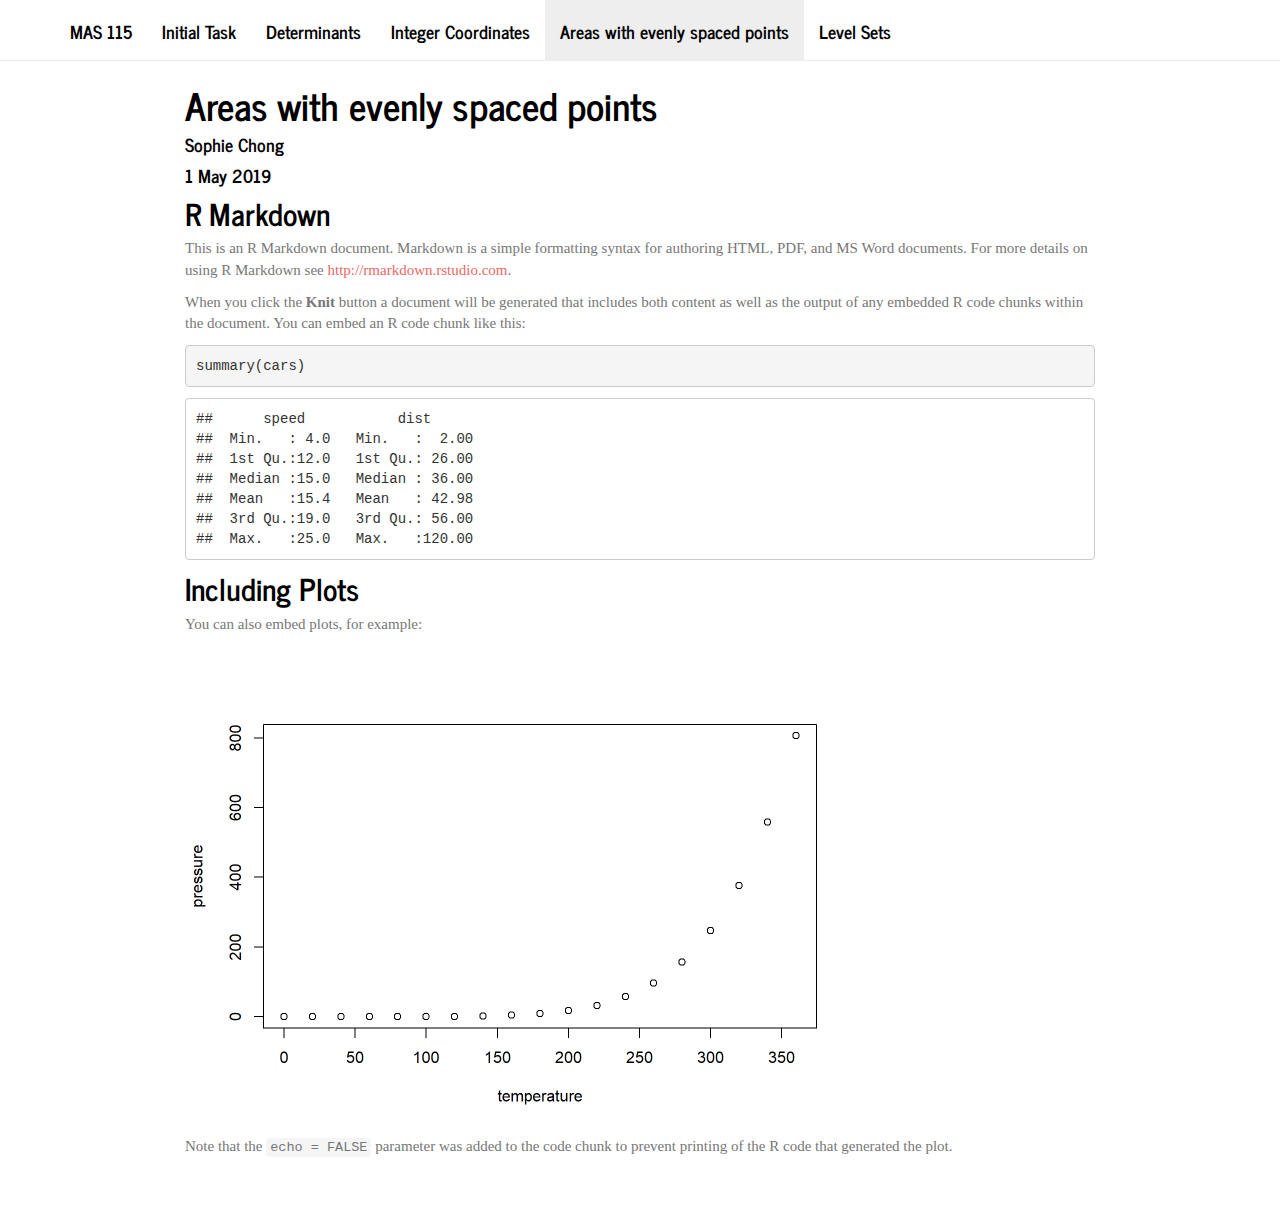
==== areas.html @ 33b81013 "moved from example" ====
<!DOCTYPE html>

<html xmlns="http://www.w3.org/1999/xhtml">

<head>

<meta charset="utf-8" />
<meta http-equiv="Content-Type" content="text/html; charset=utf-8" />
<meta name="generator" content="pandoc" />


<meta name="author" content="Sophie Chong" />


<title>Areas with evenly spaced points</title>

<script src="site_libs/jquery-1.11.3/jquery.min.js"></script>
<meta name="viewport" content="width=device-width, initial-scale=1" />
<link href="site_libs/bootstrap-3.3.5/css/journal.min.css" rel="stylesheet" />
<script src="site_libs/bootstrap-3.3.5/js/bootstrap.min.js"></script>
<script src="site_libs/bootstrap-3.3.5/shim/html5shiv.min.js"></script>
<script src="site_libs/bootstrap-3.3.5/shim/respond.min.js"></script>
<script src="site_libs/navigation-1.1/tabsets.js"></script>
<link href="site_libs/highlightjs-9.12.0/default.css" rel="stylesheet" />
<script src="site_libs/highlightjs-9.12.0/highlight.js"></script>

<style type="text/css">code{white-space: pre;}</style>
<style type="text/css">
  pre:not([class]) {
    background-color: white;
  }
</style>
<script type="text/javascript">
if (window.hljs) {
  hljs.configure({languages: []});
  hljs.initHighlightingOnLoad();
  if (document.readyState && document.readyState === "complete") {
    window.setTimeout(function() { hljs.initHighlighting(); }, 0);
  }
}
</script>



<style type="text/css">
h1 {
  font-size: 34px;
}
h1.title {
  font-size: 38px;
}
h2 {
  font-size: 30px;
}
h3 {
  font-size: 24px;
}
h4 {
  font-size: 18px;
}
h5 {
  font-size: 16px;
}
h6 {
  font-size: 12px;
}
.table th:not([align]) {
  text-align: left;
}
</style>

<link rel="stylesheet" href="style.css" type="text/css" />



<style type = "text/css">
.main-container {
  max-width: 940px;
  margin-left: auto;
  margin-right: auto;
}
code {
  color: inherit;
  background-color: rgba(0, 0, 0, 0.04);
}
img {
  max-width:100%;
  height: auto;
}
.tabbed-pane {
  padding-top: 12px;
}
.html-widget {
  margin-bottom: 20px;
}
button.code-folding-btn:focus {
  outline: none;
}
summary {
  display: list-item;
}
</style>


<style type="text/css">
/* padding for bootstrap navbar */
body {
  padding-top: 61px;
  padding-bottom: 40px;
}
/* offset scroll position for anchor links (for fixed navbar)  */
.section h1 {
  padding-top: 66px;
  margin-top: -66px;
}
.section h2 {
  padding-top: 66px;
  margin-top: -66px;
}
.section h3 {
  padding-top: 66px;
  margin-top: -66px;
}
.section h4 {
  padding-top: 66px;
  margin-top: -66px;
}
.section h5 {
  padding-top: 66px;
  margin-top: -66px;
}
.section h6 {
  padding-top: 66px;
  margin-top: -66px;
}
.dropdown-submenu {
  position: relative;
}
.dropdown-submenu>.dropdown-menu {
  top: 0;
  left: 100%;
  margin-top: -6px;
  margin-left: -1px;
  border-radius: 0 6px 6px 6px;
}
.dropdown-submenu:hover>.dropdown-menu {
  display: block;
}
.dropdown-submenu>a:after {
  display: block;
  content: " ";
  float: right;
  width: 0;
  height: 0;
  border-color: transparent;
  border-style: solid;
  border-width: 5px 0 5px 5px;
  border-left-color: #cccccc;
  margin-top: 5px;
  margin-right: -10px;
}
.dropdown-submenu:hover>a:after {
  border-left-color: #ffffff;
}
.dropdown-submenu.pull-left {
  float: none;
}
.dropdown-submenu.pull-left>.dropdown-menu {
  left: -100%;
  margin-left: 10px;
  border-radius: 6px 0 6px 6px;
}
</style>

<script>
// manage active state of menu based on current page
$(document).ready(function () {
  // active menu anchor
  href = window.location.pathname
  href = href.substr(href.lastIndexOf('/') + 1)
  if (href === "")
    href = "index.html";
  var menuAnchor = $('a[href="' + href + '"]');

  // mark it active
  menuAnchor.parent().addClass('active');

  // if it's got a parent navbar menu mark it active as well
  menuAnchor.closest('li.dropdown').addClass('active');
});
</script>

<!-- tabsets -->

<style type="text/css">
.tabset-dropdown > .nav-tabs {
  display: inline-table;
  max-height: 500px;
  min-height: 44px;
  overflow-y: auto;
  background: white;
  border: 1px solid #ddd;
  border-radius: 4px;
}

.tabset-dropdown > .nav-tabs > li.active:before {
  content: "";
  font-family: 'Glyphicons Halflings';
  display: inline-block;
  padding: 10px;
  border-right: 1px solid #ddd;
}

.tabset-dropdown > .nav-tabs.nav-tabs-open > li.active:before {
  content: "&#xe258;";
  border: none;
}

.tabset-dropdown > .nav-tabs.nav-tabs-open:before {
  content: "";
  font-family: 'Glyphicons Halflings';
  display: inline-block;
  padding: 10px;
  border-right: 1px solid #ddd;
}

.tabset-dropdown > .nav-tabs > li.active {
  display: block;
}

.tabset-dropdown > .nav-tabs > li > a,
.tabset-dropdown > .nav-tabs > li > a:focus,
.tabset-dropdown > .nav-tabs > li > a:hover {
  border: none;
  display: inline-block;
  border-radius: 4px;
}

.tabset-dropdown > .nav-tabs.nav-tabs-open > li {
  display: block;
  float: none;
}

.tabset-dropdown > .nav-tabs > li {
  display: none;
}
</style>

<script>
$(document).ready(function () {
  window.buildTabsets("TOC");
});

$(document).ready(function () {
  $('.tabset-dropdown > .nav-tabs > li').click(function () {
    $(this).parent().toggleClass('nav-tabs-open')
  });
});
</script>

<!-- code folding -->




</head>

<body>


<div class="container-fluid main-container">




<div class="navbar navbar-default  navbar-fixed-top" role="navigation">
  <div class="container">
    <div class="navbar-header">
      <button type="button" class="navbar-toggle collapsed" data-toggle="collapse" data-target="#navbar">
        <span class="icon-bar"></span>
        <span class="icon-bar"></span>
        <span class="icon-bar"></span>
      </button>
      <a class="navbar-brand" href="index.html">MAS 115</a>
    </div>
    <div id="navbar" class="navbar-collapse collapse">
      <ul class="nav navbar-nav">
        <li>
  <a href="index.html">Initial Task</a>
</li>
<li>
  <a href="determinants.html">Determinants</a>
</li>
<li>
  <a href="int_coordinates.html">Integer Coordinates</a>
</li>
<li>
  <a href="areas.html">Areas with evenly spaced points</a>
</li>
<li>
  <a href="level_sets.html">Level Sets</a>
</li>
      </ul>
      <ul class="nav navbar-nav navbar-right">
        
      </ul>
    </div><!--/.nav-collapse -->
  </div><!--/.container -->
</div><!--/.navbar -->

<div class="fluid-row" id="header">



<h1 class="title toc-ignore">Areas with evenly spaced points</h1>
<h4 class="author">Sophie Chong</h4>
<h4 class="date">1 May 2019</h4>

</div>


<div id="r-markdown" class="section level2">
<h2>R Markdown</h2>
<p>This is an R Markdown document. Markdown is a simple formatting syntax for authoring HTML, PDF, and MS Word documents. For more details on using R Markdown see <a href="http://rmarkdown.rstudio.com" class="uri">http://rmarkdown.rstudio.com</a>.</p>
<p>When you click the <strong>Knit</strong> button a document will be generated that includes both content as well as the output of any embedded R code chunks within the document. You can embed an R code chunk like this:</p>
<pre class="r"><code>summary(cars)</code></pre>
<pre><code>##      speed           dist       
##  Min.   : 4.0   Min.   :  2.00  
##  1st Qu.:12.0   1st Qu.: 26.00  
##  Median :15.0   Median : 36.00  
##  Mean   :15.4   Mean   : 42.98  
##  3rd Qu.:19.0   3rd Qu.: 56.00  
##  Max.   :25.0   Max.   :120.00</code></pre>
</div>
<div id="including-plots" class="section level2">
<h2>Including Plots</h2>
<p>You can also embed plots, for example:</p>
<p><img src="areas_files/figure-html/pressure-1.png" width="672" /></p>
<p>Note that the <code>echo = FALSE</code> parameter was added to the code chunk to prevent printing of the R code that generated the plot.</p>
</div>




</div>

<script>

// add bootstrap table styles to pandoc tables
function bootstrapStylePandocTables() {
  $('tr.header').parent('thead').parent('table').addClass('table table-condensed');
}
$(document).ready(function () {
  bootstrapStylePandocTables();
});


</script>

<!-- dynamically load mathjax for compatibility with self-contained -->
<script>
  (function () {
    var script = document.createElement("script");
    script.type = "text/javascript";
    script.src  = "https://mathjax.rstudio.com/latest/MathJax.js?config=TeX-AMS-MML_HTMLorMML";
    document.getElementsByTagName("head")[0].appendChild(script);
  })();
</script>

</body>
</html>
---- site_libs/bootstrap-3.3.5/css/journal.min.css ----
@font-face {
  font-family: 'News Cycle';
  font-style: normal;
  font-weight: 400;
  src: url(fonts/NewsCycle.ttf) format('truetype');
}
@font-face {
  font-family: 'News Cycle';
  font-style: normal;
  font-weight: 700;
  src: url(fonts/NewsCycleBold.ttf) format('truetype');
}

/*!
 * bootswatch v3.3.6
 * Homepage: http://bootswatch.com
 * Copyright 2012-2015 Thomas Park
 * Licensed under MIT
 * Based on Bootstrap
*//*!
 * Bootstrap v3.3.6 (http://getbootstrap.com)
 * Copyright 2011-2015 Twitter, Inc.
 * Licensed under MIT (https://github.com/twbs/bootstrap/blob/master/LICENSE)
 *//*! normalize.css v3.0.3 | MIT License | github.com/necolas/normalize.css */html{font-family:sans-serif;-ms-text-size-adjust:100%;-webkit-text-size-adjust:100%}body{margin:0}article,aside,details,figcaption,figure,footer,header,hgroup,main,menu,nav,section,summary{display:block}audio,canvas,progress,video{display:inline-block;vertical-align:baseline}audio:not([controls]){display:none;height:0}[hidden],template{display:none}a{background-color:transparent}a:active,a:hover{outline:0}abbr[title]{border-bottom:1px dotted}b,strong{font-weight:bold}dfn{font-style:italic}h1{font-size:2em;margin:0.67em 0}mark{background:#ff0;color:#000}small{font-size:80%}sub,sup{font-size:75%;line-height:0;position:relative;vertical-align:baseline}sup{top:-0.5em}sub{bottom:-0.25em}img{border:0}svg:not(:root){overflow:hidden}figure{margin:1em 40px}hr{-webkit-box-sizing:content-box;-moz-box-sizing:content-box;box-sizing:content-box;height:0}pre{overflow:auto}code,kbd,pre,samp{font-family:monospace, monospace;font-size:1em}button,input,optgroup,select,textarea{color:inherit;font:inherit;margin:0}button{overflow:visible}button,select{text-transform:none}button,html input[type="button"],input[type="reset"],input[type="submit"]{-webkit-appearance:button;cursor:pointer}button[disabled],html input[disabled]{cursor:default}button::-moz-focus-inner,input::-moz-focus-inner{border:0;padding:0}input{line-height:normal}input[type="checkbox"],input[type="radio"]{-webkit-box-sizing:border-box;-moz-box-sizing:border-box;box-sizing:border-box;padding:0}input[type="number"]::-webkit-inner-spin-button,input[type="number"]::-webkit-outer-spin-button{height:auto}input[type="search"]{-webkit-appearance:textfield;-webkit-box-sizing:content-box;-moz-box-sizing:content-box;box-sizing:content-box}input[type="search"]::-webkit-search-cancel-button,input[type="search"]::-webkit-search-decoration{-webkit-appearance:none}fieldset{border:1px solid #c0c0c0;margin:0 2px;padding:0.35em 0.625em 0.75em}legend{border:0;padding:0}textarea{overflow:auto}optgroup{font-weight:bold}table{border-collapse:collapse;border-spacing:0}td,th{padding:0}/*! Source: https://github.com/h5bp/html5-boilerplate/blob/master/src/css/main.css */@media print{*,*:before,*:after{background:transparent !important;color:#000 !important;-webkit-box-shadow:none !important;box-shadow:none !important;text-shadow:none !important}a,a:visited{text-decoration:underline}a[href]:after{content:" (" attr(href) ")"}abbr[title]:after{content:" (" attr(title) ")"}a[href^="#"]:after,a[href^="javascript:"]:after{content:""}pre,blockquote{border:1px solid #999;page-break-inside:avoid}thead{display:table-header-group}tr,img{page-break-inside:avoid}img{max-width:100% !important}p,h2,h3{orphans:3;widows:3}h2,h3{page-break-after:avoid}.navbar{display:none}.btn>.caret,.dropup>.btn>.caret{border-top-color:#000 !important}.label{border:1px solid #000}.table{border-collapse:collapse !important}.table td,.table th{background-color:#fff !important}.table-bordered th,.table-bordered td{border:1px solid #ddd !important}}@font-face{font-family:'Glyphicons Halflings';src:url('../fonts/glyphicons-halflings-regular.eot');src:url('../fonts/glyphicons-halflings-regular.eot?#iefix') format('embedded-opentype'),url('../fonts/glyphicons-halflings-regular.woff') format('woff'),url('../fonts/glyphicons-halflings-regular.ttf') format('truetype'),url('../fonts/glyphicons-halflings-regular.svg#glyphicons_halflingsregular') format('svg')}.glyphicon{position:relative;top:1px;display:inline-block;font-family:'Glyphicons Halflings';font-style:normal;font-weight:normal;line-height:1;-webkit-font-smoothing:antialiased;-moz-osx-font-smoothing:grayscale}.glyphicon-asterisk:before{content:"\002a"}.glyphicon-plus:before{content:"\002b"}.glyphicon-euro:before,.glyphicon-eur:before{content:"\20ac"}.glyphicon-minus:before{content:"\2212"}.glyphicon-cloud:before{content:"\2601"}.glyphicon-envelope:before{content:"\2709"}.glyphicon-pencil:before{content:"\270f"}.glyphicon-glass:before{content:"\e001"}.glyphicon-music:before{content:"\e002"}.glyphicon-search:before{content:"\e003"}.glyphicon-heart:before{content:"\e005"}.glyphicon-star:before{content:"\e006"}.glyphicon-star-empty:before{content:"\e007"}.glyphicon-user:before{content:"\e008"}.glyphicon-film:before{content:"\e009"}.glyphicon-th-large:before{content:"\e010"}.glyphicon-th:before{content:"\e011"}.glyphicon-th-list:before{content:"\e012"}.glyphicon-ok:before{content:"\e013"}.glyphicon-remove:before{content:"\e014"}.glyphicon-zoom-in:before{content:"\e015"}.glyphicon-zoom-out:before{content:"\e016"}.glyphicon-off:before{content:"\e017"}.glyphicon-signal:before{content:"\e018"}.glyphicon-cog:before{content:"\e019"}.glyphicon-trash:before{content:"\e020"}.glyphicon-home:before{content:"\e021"}.glyphicon-file:before{content:"\e022"}.glyphicon-time:before{content:"\e023"}.glyphicon-road:before{content:"\e024"}.glyphicon-download-alt:before{content:"\e025"}.glyphicon-download:before{content:"\e026"}.glyphicon-upload:before{content:"\e027"}.glyphicon-inbox:before{content:"\e028"}.glyphicon-play-circle:before{content:"\e029"}.glyphicon-repeat:before{content:"\e030"}.glyphicon-refresh:before{content:"\e031"}.glyphicon-list-alt:before{content:"\e032"}.glyphicon-lock:before{content:"\e033"}.glyphicon-flag:before{content:"\e034"}.glyphicon-headphones:before{content:"\e035"}.glyphicon-volume-off:before{content:"\e036"}.glyphicon-volume-down:before{content:"\e037"}.glyphicon-volume-up:before{content:"\e038"}.glyphicon-qrcode:before{content:"\e039"}.glyphicon-barcode:before{content:"\e040"}.glyphicon-tag:before{content:"\e041"}.glyphicon-tags:before{content:"\e042"}.glyphicon-book:before{content:"\e043"}.glyphicon-bookmark:before{content:"\e044"}.glyphicon-print:before{content:"\e045"}.glyphicon-camera:before{content:"\e046"}.glyphicon-font:before{content:"\e047"}.glyphicon-bold:before{content:"\e048"}.glyphicon-italic:before{content:"\e049"}.glyphicon-text-height:before{content:"\e050"}.glyphicon-text-width:before{content:"\e051"}.glyphicon-align-left:before{content:"\e052"}.glyphicon-align-center:before{content:"\e053"}.glyphicon-align-right:before{content:"\e054"}.glyphicon-align-justify:before{content:"\e055"}.glyphicon-list:before{content:"\e056"}.glyphicon-indent-left:before{content:"\e057"}.glyphicon-indent-right:before{content:"\e058"}.glyphicon-facetime-video:before{content:"\e059"}.glyphicon-picture:before{content:"\e060"}.glyphicon-map-marker:before{content:"\e062"}.glyphicon-adjust:before{content:"\e063"}.glyphicon-tint:before{content:"\e064"}.glyphicon-edit:before{content:"\e065"}.glyphicon-share:before{content:"\e066"}.glyphicon-check:before{content:"\e067"}.glyphicon-move:before{content:"\e068"}.glyphicon-step-backward:before{content:"\e069"}.glyphicon-fast-backward:before{content:"\e070"}.glyphicon-backward:before{content:"\e071"}.glyphicon-play:before{content:"\e072"}.glyphicon-pause:before{content:"\e073"}.glyphicon-stop:before{content:"\e074"}.glyphicon-forward:before{content:"\e075"}.glyphicon-fast-forward:before{content:"\e076"}.glyphicon-step-forward:before{content:"\e077"}.glyphicon-eject:before{content:"\e078"}.glyphicon-chevron-left:before{content:"\e079"}.glyphicon-chevron-right:before{content:"\e080"}.glyphicon-plus-sign:before{content:"\e081"}.glyphicon-minus-sign:before{content:"\e082"}.glyphicon-remove-sign:before{content:"\e083"}.glyphicon-ok-sign:before{content:"\e084"}.glyphicon-question-sign:before{content:"\e085"}.glyphicon-info-sign:before{content:"\e086"}.glyphicon-screenshot:before{content:"\e087"}.glyphicon-remove-circle:before{content:"\e088"}.glyphicon-ok-circle:before{content:"\e089"}.glyphicon-ban-circle:before{content:"\e090"}.glyphicon-arrow-left:before{content:"\e091"}.glyphicon-arrow-right:before{content:"\e092"}.glyphicon-arrow-up:before{content:"\e093"}.glyphicon-arrow-down:before{content:"\e094"}.glyphicon-share-alt:before{content:"\e095"}.glyphicon-resize-full:before{content:"\e096"}.glyphicon-resize-small:before{content:"\e097"}.glyphicon-exclamation-sign:before{content:"\e101"}.glyphicon-gift:before{content:"\e102"}.glyphicon-leaf:before{content:"\e103"}.glyphicon-fire:before{content:"\e104"}.glyphicon-eye-open:before{content:"\e105"}.glyphicon-eye-close:before{content:"\e106"}.glyphicon-warning-sign:before{content:"\e107"}.glyphicon-plane:before{content:"\e108"}.glyphicon-calendar:before{content:"\e109"}.glyphicon-random:before{content:"\e110"}.glyphicon-comment:before{content:"\e111"}.glyphicon-magnet:before{content:"\e112"}.glyphicon-chevron-up:before{content:"\e113"}.glyphicon-chevron-down:before{content:"\e114"}.glyphicon-retweet:before{content:"\e115"}.glyphicon-shopping-cart:before{content:"\e116"}.glyphicon-folder-close:before{content:"\e117"}.glyphicon-folder-open:before{content:"\e118"}.glyphicon-resize-vertical:before{content:"\e119"}.glyphicon-resize-horizontal:before{content:"\e120"}.glyphicon-hdd:before{content:"\e121"}.glyphicon-bullhorn:before{content:"\e122"}.glyphicon-bell:before{content:"\e123"}.glyphicon-certificate:before{content:"\e124"}.glyphicon-thumbs-up:before{content:"\e125"}.glyphicon-thumbs-down:before{content:"\e126"}.glyphicon-hand-right:before{content:"\e127"}.glyphicon-hand-left:before{content:"\e128"}.glyphicon-hand-up:before{content:"\e129"}.glyphicon-hand-down:before{content:"\e130"}.glyphicon-circle-arrow-right:before{content:"\e131"}.glyphicon-circle-arrow-left:before{content:"\e132"}.glyphicon-circle-arrow-up:before{content:"\e133"}.glyphicon-circle-arrow-down:before{content:"\e134"}.glyphicon-globe:before{content:"\e135"}.glyphicon-wrench:before{content:"\e136"}.glyphicon-tasks:before{content:"\e137"}.glyphicon-filter:before{content:"\e138"}.glyphicon-briefcase:before{content:"\e139"}.glyphicon-fullscreen:before{content:"\e140"}.glyphicon-dashboard:before{content:"\e141"}.glyphicon-paperclip:before{content:"\e142"}.glyphicon-heart-empty:before{content:"\e143"}.glyphicon-link:before{content:"\e144"}.glyphicon-phone:before{content:"\e145"}.glyphicon-pushpin:before{content:"\e146"}.glyphicon-usd:before{content:"\e148"}.glyphicon-gbp:before{content:"\e149"}.glyphicon-sort:before{content:"\e150"}.glyphicon-sort-by-alphabet:before{content:"\e151"}.glyphicon-sort-by-alphabet-alt:before{content:"\e152"}.glyphicon-sort-by-order:before{content:"\e153"}.glyphicon-sort-by-order-alt:before{content:"\e154"}.glyphicon-sort-by-attributes:before{content:"\e155"}.glyphicon-sort-by-attributes-alt:before{content:"\e156"}.glyphicon-unchecked:before{content:"\e157"}.glyphicon-expand:before{content:"\e158"}.glyphicon-collapse-down:before{content:"\e159"}.glyphicon-collapse-up:before{content:"\e160"}.glyphicon-log-in:before{content:"\e161"}.glyphicon-flash:before{content:"\e162"}.glyphicon-log-out:before{content:"\e163"}.glyphicon-new-window:before{content:"\e164"}.glyphicon-record:before{content:"\e165"}.glyphicon-save:before{content:"\e166"}.glyphicon-open:before{content:"\e167"}.glyphicon-saved:before{content:"\e168"}.glyphicon-import:before{content:"\e169"}.glyphicon-export:before{content:"\e170"}.glyphicon-send:before{content:"\e171"}.glyphicon-floppy-disk:before{content:"\e172"}.glyphicon-floppy-saved:before{content:"\e173"}.glyphicon-floppy-remove:before{content:"\e174"}.glyphicon-floppy-save:before{content:"\e175"}.glyphicon-floppy-open:before{content:"\e176"}.glyphicon-credit-card:before{content:"\e177"}.glyphicon-transfer:before{content:"\e178"}.glyphicon-cutlery:before{content:"\e179"}.glyphicon-header:before{content:"\e180"}.glyphicon-compressed:before{content:"\e181"}.glyphicon-earphone:before{content:"\e182"}.glyphicon-phone-alt:before{content:"\e183"}.glyphicon-tower:before{content:"\e184"}.glyphicon-stats:before{content:"\e185"}.glyphicon-sd-video:before{content:"\e186"}.glyphicon-hd-video:before{content:"\e187"}.glyphicon-subtitles:before{content:"\e188"}.glyphicon-sound-stereo:before{content:"\e189"}.glyphicon-sound-dolby:before{content:"\e190"}.glyphicon-sound-5-1:before{content:"\e191"}.glyphicon-sound-6-1:before{content:"\e192"}.glyphicon-sound-7-1:before{content:"\e193"}.glyphicon-copyright-mark:before{content:"\e194"}.glyphicon-registration-mark:before{content:"\e195"}.glyphicon-cloud-download:before{content:"\e197"}.glyphicon-cloud-upload:before{content:"\e198"}.glyphicon-tree-conifer:before{content:"\e199"}.glyphicon-tree-deciduous:before{content:"\e200"}.glyphicon-cd:before{content:"\e201"}.glyphicon-save-file:before{content:"\e202"}.glyphicon-open-file:before{content:"\e203"}.glyphicon-level-up:before{content:"\e204"}.glyphicon-copy:before{content:"\e205"}.glyphicon-paste:before{content:"\e206"}.glyphicon-alert:before{content:"\e209"}.glyphicon-equalizer:before{content:"\e210"}.glyphicon-king:before{content:"\e211"}.glyphicon-queen:before{content:"\e212"}.glyphicon-pawn:before{content:"\e213"}.glyphicon-bishop:before{content:"\e214"}.glyphicon-knight:before{content:"\e215"}.glyphicon-baby-formula:before{content:"\e216"}.glyphicon-tent:before{content:"\26fa"}.glyphicon-blackboard:before{content:"\e218"}.glyphicon-bed:before{content:"\e219"}.glyphicon-apple:before{content:"\f8ff"}.glyphicon-erase:before{content:"\e221"}.glyphicon-hourglass:before{content:"\231b"}.glyphicon-lamp:before{content:"\e223"}.glyphicon-duplicate:before{content:"\e224"}.glyphicon-piggy-bank:before{content:"\e225"}.glyphicon-scissors:before{content:"\e226"}.glyphicon-bitcoin:before{content:"\e227"}.glyphicon-btc:before{content:"\e227"}.glyphicon-xbt:before{content:"\e227"}.glyphicon-yen:before{content:"\00a5"}.glyphicon-jpy:before{content:"\00a5"}.glyphicon-ruble:before{content:"\20bd"}.glyphicon-rub:before{content:"\20bd"}.glyphicon-scale:before{content:"\e230"}.glyphicon-ice-lolly:before{content:"\e231"}.glyphicon-ice-lolly-tasted:before{content:"\e232"}.glyphicon-education:before{content:"\e233"}.glyphicon-option-horizontal:before{content:"\e234"}.glyphicon-option-vertical:before{content:"\e235"}.glyphicon-menu-hamburger:before{content:"\e236"}.glyphicon-modal-window:before{content:"\e237"}.glyphicon-oil:before{content:"\e238"}.glyphicon-grain:before{content:"\e239"}.glyphicon-sunglasses:before{content:"\e240"}.glyphicon-text-size:before{content:"\e241"}.glyphicon-text-color:before{content:"\e242"}.glyphicon-text-background:before{content:"\e243"}.glyphicon-object-align-top:before{content:"\e244"}.glyphicon-object-align-bottom:before{content:"\e245"}.glyphicon-object-align-horizontal:before{content:"\e246"}.glyphicon-object-align-left:before{content:"\e247"}.glyphicon-object-align-vertical:before{content:"\e248"}.glyphicon-object-align-right:before{content:"\e249"}.glyphicon-triangle-right:before{content:"\e250"}.glyphicon-triangle-left:before{content:"\e251"}.glyphicon-triangle-bottom:before{content:"\e252"}.glyphicon-triangle-top:before{content:"\e253"}.glyphicon-console:before{content:"\e254"}.glyphicon-superscript:before{content:"\e255"}.glyphicon-subscript:before{content:"\e256"}.glyphicon-menu-left:before{content:"\e257"}.glyphicon-menu-right:before{content:"\e258"}.glyphicon-menu-down:before{content:"\e259"}.glyphicon-menu-up:before{content:"\e260"}*{-webkit-box-sizing:border-box;-moz-box-sizing:border-box;box-sizing:border-box}*:before,*:after{-webkit-box-sizing:border-box;-moz-box-sizing:border-box;box-sizing:border-box}html{font-size:10px;-webkit-tap-highlight-color:rgba(0,0,0,0)}body{font-family:Georgia,"Times New Roman",Times,serif;font-size:15px;line-height:1.42857143;color:#777777;background-color:#ffffff}input,button,select,textarea{font-family:inherit;font-size:inherit;line-height:inherit}a{color:#eb6864;text-decoration:none}a:hover,a:focus{color:#e22620;text-decoration:underline}a:focus{outline:thin dotted;outline:5px auto -webkit-focus-ring-color;outline-offset:-2px}figure{margin:0}img{vertical-align:middle}.img-responsive,.thumbnail>img,.thumbnail a>img,.carousel-inner>.item>img,.carousel-inner>.item>a>img{display:block;max-width:100%;height:auto}.img-rounded{border-radius:6px}.img-thumbnail{padding:4px;line-height:1.42857143;background-color:#ffffff;border:1px solid #dddddd;border-radius:4px;-webkit-transition:all .2s ease-in-out;-o-transition:all .2s ease-in-out;transition:all .2s ease-in-out;display:inline-block;max-width:100%;height:auto}.img-circle{border-radius:50%}hr{margin-top:21px;margin-bottom:21px;border:0;border-top:1px solid #eeeeee}.sr-only{position:absolute;width:1px;height:1px;margin:-1px;padding:0;overflow:hidden;clip:rect(0, 0, 0, 0);border:0}.sr-only-focusable:active,.sr-only-focusable:focus{position:static;width:auto;height:auto;margin:0;overflow:visible;clip:auto}[role="button"]{cursor:pointer}h1,h2,h3,h4,h5,h6,.h1,.h2,.h3,.h4,.h5,.h6{font-family:"News Cycle","Arial Narrow Bold",sans-serif;font-weight:700;line-height:1.1;color:#000000}h1 small,h2 small,h3 small,h4 small,h5 small,h6 small,.h1 small,.h2 small,.h3 small,.h4 small,.h5 small,.h6 small,h1 .small,h2 .small,h3 .small,h4 .small,h5 .small,h6 .small,.h1 .small,.h2 .small,.h3 .small,.h4 .small,.h5 .small,.h6 .small{font-weight:normal;line-height:1;color:#999999}h1,.h1,h2,.h2,h3,.h3{margin-top:21px;margin-bottom:10.5px}h1 small,.h1 small,h2 small,.h2 small,h3 small,.h3 small,h1 .small,.h1 .small,h2 .small,.h2 .small,h3 .small,.h3 .small{font-size:65%}h4,.h4,h5,.h5,h6,.h6{margin-top:10.5px;margin-bottom:10.5px}h4 small,.h4 small,h5 small,.h5 small,h6 small,.h6 small,h4 .small,.h4 .small,h5 .small,.h5 .small,h6 .small,.h6 .small{font-size:75%}h1,.h1{font-size:39px}h2,.h2{font-size:32px}h3,.h3{font-size:26px}h4,.h4{font-size:19px}h5,.h5{font-size:15px}h6,.h6{font-size:13px}p{margin:0 0 10.5px}.lead{margin-bottom:21px;font-size:17px;font-weight:300;line-height:1.4}@media (min-width:768px){.lead{font-size:22.5px}}small,.small{font-size:86%}mark,.mark{background-color:#fcf8e3;padding:.2em}.text-left{text-align:left}.text-right{text-align:right}.text-center{text-align:center}.text-justify{text-align:justify}.text-nowrap{white-space:nowrap}.text-lowercase{text-transform:lowercase}.text-uppercase{text-transform:uppercase}.text-capitalize{text-transform:capitalize}.text-muted{color:#999999}.text-primary{color:#eb6864}a.text-primary:hover,a.text-primary:focus{color:#e53c37}.text-success{color:#468847}a.text-success:hover,a.text-success:focus{color:#356635}.text-info{color:#3a87ad}a.text-info:hover,a.text-info:focus{color:#2d6987}.text-warning{color:#c09853}a.text-warning:hover,a.text-warning:focus{color:#a47e3c}.text-danger{color:#b94a48}a.text-danger:hover,a.text-danger:focus{color:#953b39}.bg-primary{color:#fff;background-color:#eb6864}a.bg-primary:hover,a.bg-primary:focus{background-color:#e53c37}.bg-success{background-color:#dff0d8}a.bg-success:hover,a.bg-success:focus{background-color:#c1e2b3}.bg-info{background-color:#d9edf7}a.bg-info:hover,a.bg-info:focus{background-color:#afd9ee}.bg-warning{background-color:#fcf8e3}a.bg-warning:hover,a.bg-warning:focus{background-color:#f7ecb5}.bg-danger{background-color:#f2dede}a.bg-danger:hover,a.bg-danger:focus{background-color:#e4b9b9}.page-header{padding-bottom:9.5px;margin:42px 0 21px;border-bottom:1px solid #eeeeee}ul,ol{margin-top:0;margin-bottom:10.5px}ul ul,ol ul,ul ol,ol ol{margin-bottom:0}.list-unstyled{padding-left:0;list-style:none}.list-inline{padding-left:0;list-style:none;margin-left:-5px}.list-inline>li{display:inline-block;padding-left:5px;padding-right:5px}dl{margin-top:0;margin-bottom:21px}dt,dd{line-height:1.42857143}dt{font-weight:bold}dd{margin-left:0}@media (min-width:768px){.dl-horizontal dt{float:left;width:160px;clear:left;text-align:right;overflow:hidden;text-overflow:ellipsis;white-space:nowrap}.dl-horizontal dd{margin-left:180px}}abbr[title],abbr[data-original-title]{cursor:help;border-bottom:1px dotted #999999}.initialism{font-size:90%;text-transform:uppercase}blockquote{padding:10.5px 21px;margin:0 0 21px;font-size:18.75px;border-left:5px solid #eeeeee}blockquote p:last-child,blockquote ul:last-child,blockquote ol:last-child{margin-bottom:0}blockquote footer,blockquote small,blockquote .small{display:block;font-size:80%;line-height:1.42857143;color:#999999}blockquote footer:before,blockquote small:before,blockquote .small:before{content:'\2014 \00A0'}.blockquote-reverse,blockquote.pull-right{padding-right:15px;padding-left:0;border-right:5px solid #eeeeee;border-left:0;text-align:right}.blockquote-reverse footer:before,blockquote.pull-right footer:before,.blockquote-reverse small:before,blockquote.pull-right small:before,.blockquote-reverse .small:before,blockquote.pull-right .small:before{content:''}.blockquote-reverse footer:after,blockquote.pull-right footer:after,.blockquote-reverse small:after,blockquote.pull-right small:after,.blockquote-reverse .small:after,blockquote.pull-right .small:after{content:'\00A0 \2014'}address{margin-bottom:21px;font-style:normal;line-height:1.42857143}code,kbd,pre,samp{font-family:monospace}code{padding:2px 4px;font-size:90%;color:#c7254e;background-color:#f9f2f4;border-radius:4px}kbd{padding:2px 4px;font-size:90%;color:#ffffff;background-color:#333333;border-radius:3px;-webkit-box-shadow:inset 0 -1px 0 rgba(0,0,0,0.25);box-shadow:inset 0 -1px 0 rgba(0,0,0,0.25)}kbd kbd{padding:0;font-size:100%;font-weight:bold;-webkit-box-shadow:none;box-shadow:none}pre{display:block;padding:10px;margin:0 0 10.5px;font-size:14px;line-height:1.42857143;word-break:break-all;word-wrap:break-word;color:#333333;background-color:#f5f5f5;border:1px solid #cccccc;border-radius:4px}pre code{padding:0;font-size:inherit;color:inherit;white-space:pre-wrap;background-color:transparent;border-radius:0}.pre-scrollable{max-height:340px;overflow-y:scroll}.container{margin-right:auto;margin-left:auto;padding-left:15px;padding-right:15px}@media (min-width:768px){.container{width:750px}}@media (min-width:992px){.container{width:970px}}@media (min-width:1200px){.container{width:1170px}}.container-fluid{margin-right:auto;margin-left:auto;padding-left:15px;padding-right:15px}.row{margin-left:-15px;margin-right:-15px}.col-xs-1,.col-sm-1,.col-md-1,.col-lg-1,.col-xs-2,.col-sm-2,.col-md-2,.col-lg-2,.col-xs-3,.col-sm-3,.col-md-3,.col-lg-3,.col-xs-4,.col-sm-4,.col-md-4,.col-lg-4,.col-xs-5,.col-sm-5,.col-md-5,.col-lg-5,.col-xs-6,.col-sm-6,.col-md-6,.col-lg-6,.col-xs-7,.col-sm-7,.col-md-7,.col-lg-7,.col-xs-8,.col-sm-8,.col-md-8,.col-lg-8,.col-xs-9,.col-sm-9,.col-md-9,.col-lg-9,.col-xs-10,.col-sm-10,.col-md-10,.col-lg-10,.col-xs-11,.col-sm-11,.col-md-11,.col-lg-11,.col-xs-12,.col-sm-12,.col-md-12,.col-lg-12{position:relative;min-height:1px;padding-left:15px;padding-right:15px}.col-xs-1,.col-xs-2,.col-xs-3,.col-xs-4,.col-xs-5,.col-xs-6,.col-xs-7,.col-xs-8,.col-xs-9,.col-xs-10,.col-xs-11,.col-xs-12{float:left}.col-xs-12{width:100%}.col-xs-11{width:91.66666667%}.col-xs-10{width:83.33333333%}.col-xs-9{width:75%}.col-xs-8{width:66.66666667%}.col-xs-7{width:58.33333333%}.col-xs-6{width:50%}.col-xs-5{width:41.66666667%}.col-xs-4{width:33.33333333%}.col-xs-3{width:25%}.col-xs-2{width:16.66666667%}.col-xs-1{width:8.33333333%}.col-xs-pull-12{right:100%}.col-xs-pull-11{right:91.66666667%}.col-xs-pull-10{right:83.33333333%}.col-xs-pull-9{right:75%}.col-xs-pull-8{right:66.66666667%}.col-xs-pull-7{right:58.33333333%}.col-xs-pull-6{right:50%}.col-xs-pull-5{right:41.66666667%}.col-xs-pull-4{right:33.33333333%}.col-xs-pull-3{right:25%}.col-xs-pull-2{right:16.66666667%}.col-xs-pull-1{right:8.33333333%}.col-xs-pull-0{right:auto}.col-xs-push-12{left:100%}.col-xs-push-11{left:91.66666667%}.col-xs-push-10{left:83.33333333%}.col-xs-push-9{left:75%}.col-xs-push-8{left:66.66666667%}.col-xs-push-7{left:58.33333333%}.col-xs-push-6{left:50%}.col-xs-push-5{left:41.66666667%}.col-xs-push-4{left:33.33333333%}.col-xs-push-3{left:25%}.col-xs-push-2{left:16.66666667%}.col-xs-push-1{left:8.33333333%}.col-xs-push-0{left:auto}.col-xs-offset-12{margin-left:100%}.col-xs-offset-11{margin-left:91.66666667%}.col-xs-offset-10{margin-left:83.33333333%}.col-xs-offset-9{margin-left:75%}.col-xs-offset-8{margin-left:66.66666667%}.col-xs-offset-7{margin-left:58.33333333%}.col-xs-offset-6{margin-left:50%}.col-xs-offset-5{margin-left:41.66666667%}.col-xs-offset-4{margin-left:33.33333333%}.col-xs-offset-3{margin-left:25%}.col-xs-offset-2{margin-left:16.66666667%}.col-xs-offset-1{margin-left:8.33333333%}.col-xs-offset-0{margin-left:0%}@media (min-width:768px){.col-sm-1,.col-sm-2,.col-sm-3,.col-sm-4,.col-sm-5,.col-sm-6,.col-sm-7,.col-sm-8,.col-sm-9,.col-sm-10,.col-sm-11,.col-sm-12{float:left}.col-sm-12{width:100%}.col-sm-11{width:91.66666667%}.col-sm-10{width:83.33333333%}.col-sm-9{width:75%}.col-sm-8{width:66.66666667%}.col-sm-7{width:58.33333333%}.col-sm-6{width:50%}.col-sm-5{width:41.66666667%}.col-sm-4{width:33.33333333%}.col-sm-3{width:25%}.col-sm-2{width:16.66666667%}.col-sm-1{width:8.33333333%}.col-sm-pull-12{right:100%}.col-sm-pull-11{right:91.66666667%}.col-sm-pull-10{right:83.33333333%}.col-sm-pull-9{right:75%}.col-sm-pull-8{right:66.66666667%}.col-sm-pull-7{right:58.33333333%}.col-sm-pull-6{right:50%}.col-sm-pull-5{right:41.66666667%}.col-sm-pull-4{right:33.33333333%}.col-sm-pull-3{right:25%}.col-sm-pull-2{right:16.66666667%}.col-sm-pull-1{right:8.33333333%}.col-sm-pull-0{right:auto}.col-sm-push-12{left:100%}.col-sm-push-11{left:91.66666667%}.col-sm-push-10{left:83.33333333%}.col-sm-push-9{left:75%}.col-sm-push-8{left:66.66666667%}.col-sm-push-7{left:58.33333333%}.col-sm-push-6{left:50%}.col-sm-push-5{left:41.66666667%}.col-sm-push-4{left:33.33333333%}.col-sm-push-3{left:25%}.col-sm-push-2{left:16.66666667%}.col-sm-push-1{left:8.33333333%}.col-sm-push-0{left:auto}.col-sm-offset-12{margin-left:100%}.col-sm-offset-11{margin-left:91.66666667%}.col-sm-offset-10{margin-left:83.33333333%}.col-sm-offset-9{margin-left:75%}.col-sm-offset-8{margin-left:66.66666667%}.col-sm-offset-7{margin-left:58.33333333%}.col-sm-offset-6{margin-left:50%}.col-sm-offset-5{margin-left:41.66666667%}.col-sm-offset-4{margin-left:33.33333333%}.col-sm-offset-3{margin-left:25%}.col-sm-offset-2{margin-left:16.66666667%}.col-sm-offset-1{margin-left:8.33333333%}.col-sm-offset-0{margin-left:0%}}@media (min-width:992px){.col-md-1,.col-md-2,.col-md-3,.col-md-4,.col-md-5,.col-md-6,.col-md-7,.col-md-8,.col-md-9,.col-md-10,.col-md-11,.col-md-12{float:left}.col-md-12{width:100%}.col-md-11{width:91.66666667%}.col-md-10{width:83.33333333%}.col-md-9{width:75%}.col-md-8{width:66.66666667%}.col-md-7{width:58.33333333%}.col-md-6{width:50%}.col-md-5{width:41.66666667%}.col-md-4{width:33.33333333%}.col-md-3{width:25%}.col-md-2{width:16.66666667%}.col-md-1{width:8.33333333%}.col-md-pull-12{right:100%}.col-md-pull-11{right:91.66666667%}.col-md-pull-10{right:83.33333333%}.col-md-pull-9{right:75%}.col-md-pull-8{right:66.66666667%}.col-md-pull-7{right:58.33333333%}.col-md-pull-6{right:50%}.col-md-pull-5{right:41.66666667%}.col-md-pull-4{right:33.33333333%}.col-md-pull-3{right:25%}.col-md-pull-2{right:16.66666667%}.col-md-pull-1{right:8.33333333%}.col-md-pull-0{right:auto}.col-md-push-12{left:100%}.col-md-push-11{left:91.66666667%}.col-md-push-10{left:83.33333333%}.col-md-push-9{left:75%}.col-md-push-8{left:66.66666667%}.col-md-push-7{left:58.33333333%}.col-md-push-6{left:50%}.col-md-push-5{left:41.66666667%}.col-md-push-4{left:33.33333333%}.col-md-push-3{left:25%}.col-md-push-2{left:16.66666667%}.col-md-push-1{left:8.33333333%}.col-md-push-0{left:auto}.col-md-offset-12{margin-left:100%}.col-md-offset-11{margin-left:91.66666667%}.col-md-offset-10{margin-left:83.33333333%}.col-md-offset-9{margin-left:75%}.col-md-offset-8{margin-left:66.66666667%}.col-md-offset-7{margin-left:58.33333333%}.col-md-offset-6{margin-left:50%}.col-md-offset-5{margin-left:41.66666667%}.col-md-offset-4{margin-left:33.33333333%}.col-md-offset-3{margin-left:25%}.col-md-offset-2{margin-left:16.66666667%}.col-md-offset-1{margin-left:8.33333333%}.col-md-offset-0{margin-left:0%}}@media (min-width:1200px){.col-lg-1,.col-lg-2,.col-lg-3,.col-lg-4,.col-lg-5,.col-lg-6,.col-lg-7,.col-lg-8,.col-lg-9,.col-lg-10,.col-lg-11,.col-lg-12{float:left}.col-lg-12{width:100%}.col-lg-11{width:91.66666667%}.col-lg-10{width:83.33333333%}.col-lg-9{width:75%}.col-lg-8{width:66.66666667%}.col-lg-7{width:58.33333333%}.col-lg-6{width:50%}.col-lg-5{width:41.66666667%}.col-lg-4{width:33.33333333%}.col-lg-3{width:25%}.col-lg-2{width:16.66666667%}.col-lg-1{width:8.33333333%}.col-lg-pull-12{right:100%}.col-lg-pull-11{right:91.66666667%}.col-lg-pull-10{right:83.33333333%}.col-lg-pull-9{right:75%}.col-lg-pull-8{right:66.66666667%}.col-lg-pull-7{right:58.33333333%}.col-lg-pull-6{right:50%}.col-lg-pull-5{right:41.66666667%}.col-lg-pull-4{right:33.33333333%}.col-lg-pull-3{right:25%}.col-lg-pull-2{right:16.66666667%}.col-lg-pull-1{right:8.33333333%}.col-lg-pull-0{right:auto}.col-lg-push-12{left:100%}.col-lg-push-11{left:91.66666667%}.col-lg-push-10{left:83.33333333%}.col-lg-push-9{left:75%}.col-lg-push-8{left:66.66666667%}.col-lg-push-7{left:58.33333333%}.col-lg-push-6{left:50%}.col-lg-push-5{left:41.66666667%}.col-lg-push-4{left:33.33333333%}.col-lg-push-3{left:25%}.col-lg-push-2{left:16.66666667%}.col-lg-push-1{left:8.33333333%}.col-lg-push-0{left:auto}.col-lg-offset-12{margin-left:100%}.col-lg-offset-11{margin-left:91.66666667%}.col-lg-offset-10{margin-left:83.33333333%}.col-lg-offset-9{margin-left:75%}.col-lg-offset-8{margin-left:66.66666667%}.col-lg-offset-7{margin-left:58.33333333%}.col-lg-offset-6{margin-left:50%}.col-lg-offset-5{margin-left:41.66666667%}.col-lg-offset-4{margin-left:33.33333333%}.col-lg-offset-3{margin-left:25%}.col-lg-offset-2{margin-left:16.66666667%}.col-lg-offset-1{margin-left:8.33333333%}.col-lg-offset-0{margin-left:0%}}table{background-color:transparent}caption{padding-top:8px;padding-bottom:8px;color:#999999;text-align:left}th{}.table{width:100%;max-width:100%;margin-bottom:21px}.table>thead>tr>th,.table>tbody>tr>th,.table>tfoot>tr>th,.table>thead>tr>td,.table>tbody>tr>td,.table>tfoot>tr>td{padding:8px;line-height:1.42857143;vertical-align:top;border-top:1px solid #dddddd}.table>thead>tr>th{vertical-align:bottom;border-bottom:2px solid #dddddd}.table>caption+thead>tr:first-child>th,.table>colgroup+thead>tr:first-child>th,.table>thead:first-child>tr:first-child>th,.table>caption+thead>tr:first-child>td,.table>colgroup+thead>tr:first-child>td,.table>thead:first-child>tr:first-child>td{border-top:0}.table>tbody+tbody{border-top:2px solid #dddddd}.table .table{background-color:#ffffff}.table-condensed>thead>tr>th,.table-condensed>tbody>tr>th,.table-condensed>tfoot>tr>th,.table-condensed>thead>tr>td,.table-condensed>tbody>tr>td,.table-condensed>tfoot>tr>td{padding:5px}.table-bordered{border:1px solid #dddddd}.table-bordered>thead>tr>th,.table-bordered>tbody>tr>th,.table-bordered>tfoot>tr>th,.table-bordered>thead>tr>td,.table-bordered>tbody>tr>td,.table-bordered>tfoot>tr>td{border:1px solid #dddddd}.table-bordered>thead>tr>th,.table-bordered>thead>tr>td{border-bottom-width:2px}.table-striped>tbody>tr:nth-of-type(odd){background-color:#f9f9f9}.table-hover>tbody>tr:hover{background-color:#f5f5f5}table col[class*="col-"]{position:static;float:none;display:table-column}table td[class*="col-"],table th[class*="col-"]{position:static;float:none;display:table-cell}.table>thead>tr>td.active,.table>tbody>tr>td.active,.table>tfoot>tr>td.active,.table>thead>tr>th.active,.table>tbody>tr>th.active,.table>tfoot>tr>th.active,.table>thead>tr.active>td,.table>tbody>tr.active>td,.table>tfoot>tr.active>td,.table>thead>tr.active>th,.table>tbody>tr.active>th,.table>tfoot>tr.active>th{background-color:#f5f5f5}.table-hover>tbody>tr>td.active:hover,.table-hover>tbody>tr>th.active:hover,.table-hover>tbody>tr.active:hover>td,.table-hover>tbody>tr:hover>.active,.table-hover>tbody>tr.active:hover>th{background-color:#e8e8e8}.table>thead>tr>td.success,.table>tbody>tr>td.success,.table>tfoot>tr>td.success,.table>thead>tr>th.success,.table>tbody>tr>th.success,.table>tfoot>tr>th.success,.table>thead>tr.success>td,.table>tbody>tr.success>td,.table>tfoot>tr.success>td,.table>thead>tr.success>th,.table>tbody>tr.success>th,.table>tfoot>tr.success>th{background-color:#dff0d8}.table-hover>tbody>tr>td.success:hover,.table-hover>tbody>tr>th.success:hover,.table-hover>tbody>tr.success:hover>td,.table-hover>tbody>tr:hover>.success,.table-hover>tbody>tr.success:hover>th{background-color:#d0e9c6}.table>thead>tr>td.info,.table>tbody>tr>td.info,.table>tfoot>tr>td.info,.table>thead>tr>th.info,.table>tbody>tr>th.info,.table>tfoot>tr>th.info,.table>thead>tr.info>td,.table>tbody>tr.info>td,.table>tfoot>tr.info>td,.table>thead>tr.info>th,.table>tbody>tr.info>th,.table>tfoot>tr.info>th{background-color:#d9edf7}.table-hover>tbody>tr>td.info:hover,.table-hover>tbody>tr>th.info:hover,.table-hover>tbody>tr.info:hover>td,.table-hover>tbody>tr:hover>.info,.table-hover>tbody>tr.info:hover>th{background-color:#c4e3f3}.table>thead>tr>td.warning,.table>tbody>tr>td.warning,.table>tfoot>tr>td.warning,.table>thead>tr>th.warning,.table>tbody>tr>th.warning,.table>tfoot>tr>th.warning,.table>thead>tr.warning>td,.table>tbody>tr.warning>td,.table>tfoot>tr.warning>td,.table>thead>tr.warning>th,.table>tbody>tr.warning>th,.table>tfoot>tr.warning>th{background-color:#fcf8e3}.table-hover>tbody>tr>td.warning:hover,.table-hover>tbody>tr>th.warning:hover,.table-hover>tbody>tr.warning:hover>td,.table-hover>tbody>tr:hover>.warning,.table-hover>tbody>tr.warning:hover>th{background-color:#faf2cc}.table>thead>tr>td.danger,.table>tbody>tr>td.danger,.table>tfoot>tr>td.danger,.table>thead>tr>th.danger,.table>tbody>tr>th.danger,.table>tfoot>tr>th.danger,.table>thead>tr.danger>td,.table>tbody>tr.danger>td,.table>tfoot>tr.danger>td,.table>thead>tr.danger>th,.table>tbody>tr.danger>th,.table>tfoot>tr.danger>th{background-color:#f2dede}.table-hover>tbody>tr>td.danger:hover,.table-hover>tbody>tr>th.danger:hover,.table-hover>tbody>tr.danger:hover>td,.table-hover>tbody>tr:hover>.danger,.table-hover>tbody>tr.danger:hover>th{background-color:#ebcccc}.table-responsive{overflow-x:auto;min-height:0.01%}@media screen and (max-width:767px){.table-responsive{width:100%;margin-bottom:15.75px;overflow-y:hidden;-ms-overflow-style:-ms-autohiding-scrollbar;border:1px solid #dddddd}.table-responsive>.table{margin-bottom:0}.table-responsive>.table>thead>tr>th,.table-responsive>.table>tbody>tr>th,.table-responsive>.table>tfoot>tr>th,.table-responsive>.table>thead>tr>td,.table-responsive>.table>tbody>tr>td,.table-responsive>.table>tfoot>tr>td{white-space:nowrap}.table-responsive>.table-bordered{border:0}.table-responsive>.table-bordered>thead>tr>th:first-child,.table-responsive>.table-bordered>tbody>tr>th:first-child,.table-responsive>.table-bordered>tfoot>tr>th:first-child,.table-responsive>.table-bordered>thead>tr>td:first-child,.table-responsive>.table-bordered>tbody>tr>td:first-child,.table-responsive>.table-bordered>tfoot>tr>td:first-child{border-left:0}.table-responsive>.table-bordered>thead>tr>th:last-child,.table-responsive>.table-bordered>tbody>tr>th:last-child,.table-responsive>.table-bordered>tfoot>tr>th:last-child,.table-responsive>.table-bordered>thead>tr>td:last-child,.table-responsive>.table-bordered>tbody>tr>td:last-child,.table-responsive>.table-bordered>tfoot>tr>td:last-child{border-right:0}.table-responsive>.table-bordered>tbody>tr:last-child>th,.table-responsive>.table-bordered>tfoot>tr:last-child>th,.table-responsive>.table-bordered>tbody>tr:last-child>td,.table-responsive>.table-bordered>tfoot>tr:last-child>td{border-bottom:0}}fieldset{padding:0;margin:0;border:0;min-width:0}legend{display:block;width:100%;padding:0;margin-bottom:21px;font-size:22.5px;line-height:inherit;color:#777777;border:0;border-bottom:1px solid #e5e5e5}label{display:inline-block;max-width:100%;margin-bottom:5px;font-weight:bold}input[type="search"]{-webkit-box-sizing:border-box;-moz-box-sizing:border-box;box-sizing:border-box}input[type="radio"],input[type="checkbox"]{margin:4px 0 0;margin-top:1px \9;line-height:normal}input[type="file"]{display:block}input[type="range"]{display:block;width:100%}select[multiple],select[size]{height:auto}input[type="file"]:focus,input[type="radio"]:focus,input[type="checkbox"]:focus{outline:thin dotted;outline:5px auto -webkit-focus-ring-color;outline-offset:-2px}output{display:block;padding-top:9px;font-size:15px;line-height:1.42857143;color:#777777}.form-control{display:block;width:100%;height:39px;padding:8px 12px;font-size:15px;line-height:1.42857143;color:#777777;background-color:#ffffff;background-image:none;border:1px solid #cccccc;border-radius:4px;-webkit-box-shadow:inset 0 1px 1px rgba(0,0,0,0.075);box-shadow:inset 0 1px 1px rgba(0,0,0,0.075);-webkit-transition:border-color ease-in-out .15s,-webkit-box-shadow ease-in-out .15s;-o-transition:border-color ease-in-out .15s,box-shadow ease-in-out .15s;transition:border-color ease-in-out .15s,box-shadow ease-in-out .15s}.form-control:focus{border-color:#66afe9;outline:0;-webkit-box-shadow:inset 0 1px 1px rgba(0,0,0,0.075),0 0 8px rgba(102,175,233,0.6);box-shadow:inset 0 1px 1px rgba(0,0,0,0.075),0 0 8px rgba(102,175,233,0.6)}.form-control::-moz-placeholder{color:#999999;opacity:1}.form-control:-ms-input-placeholder{color:#999999}.form-control::-webkit-input-placeholder{color:#999999}.form-control::-ms-expand{border:0;background-color:transparent}.form-control[disabled],.form-control[readonly],fieldset[disabled] .form-control{background-color:#eeeeee;opacity:1}.form-control[disabled],fieldset[disabled] .form-control{cursor:not-allowed}textarea.form-control{height:auto}input[type="search"]{-webkit-appearance:none}@media screen and (-webkit-min-device-pixel-ratio:0){input[type="date"].form-control,input[type="time"].form-control,input[type="datetime-local"].form-control,input[type="month"].form-control{line-height:39px}input[type="date"].input-sm,input[type="time"].input-sm,input[type="datetime-local"].input-sm,input[type="month"].input-sm,.input-group-sm input[type="date"],.input-group-sm input[type="time"],.input-group-sm input[type="datetime-local"],.input-group-sm input[type="month"]{line-height:31px}input[type="date"].input-lg,input[type="time"].input-lg,input[type="datetime-local"].input-lg,input[type="month"].input-lg,.input-group-lg input[type="date"],.input-group-lg input[type="time"],.input-group-lg input[type="datetime-local"],.input-group-lg input[type="month"]{line-height:56px}}.form-group{margin-bottom:15px}.radio,.checkbox{position:relative;display:block;margin-top:10px;margin-bottom:10px}.radio label,.checkbox label{min-height:21px;padding-left:20px;margin-bottom:0;font-weight:normal;cursor:pointer}.radio input[type="radio"],.radio-inline input[type="radio"],.checkbox input[type="checkbox"],.checkbox-inline input[type="checkbox"]{position:absolute;margin-left:-20px;margin-top:4px \9}.radio+.radio,.checkbox+.checkbox{margin-top:-5px}.radio-inline,.checkbox-inline{position:relative;display:inline-block;padding-left:20px;margin-bottom:0;vertical-align:middle;font-weight:normal;cursor:pointer}.radio-inline+.radio-inline,.checkbox-inline+.checkbox-inline{margin-top:0;margin-left:10px}input[type="radio"][disabled],input[type="checkbox"][disabled],input[type="radio"].disabled,input[type="checkbox"].disabled,fieldset[disabled] input[type="radio"],fieldset[disabled] input[type="checkbox"]{cursor:not-allowed}.radio-inline.disabled,.checkbox-inline.disabled,fieldset[disabled] .radio-inline,fieldset[disabled] .checkbox-inline{cursor:not-allowed}.radio.disabled label,.checkbox.disabled label,fieldset[disabled] .radio label,fieldset[disabled] .checkbox label{cursor:not-allowed}.form-control-static{padding-top:9px;padding-bottom:9px;margin-bottom:0;min-height:36px}.form-control-static.input-lg,.form-control-static.input-sm{padding-left:0;padding-right:0}.input-sm{height:31px;padding:5px 10px;font-size:13px;line-height:1.5;border-radius:3px}select.input-sm{height:31px;line-height:31px}textarea.input-sm,select[multiple].input-sm{height:auto}.form-group-sm .form-control{height:31px;padding:5px 10px;font-size:13px;line-height:1.5;border-radius:3px}.form-group-sm select.form-control{height:31px;line-height:31px}.form-group-sm textarea.form-control,.form-group-sm select[multiple].form-control{height:auto}.form-group-sm .form-control-static{height:31px;min-height:34px;padding:6px 10px;font-size:13px;line-height:1.5}.input-lg{height:56px;padding:14px 16px;font-size:19px;line-height:1.3333333;border-radius:6px}select.input-lg{height:56px;line-height:56px}textarea.input-lg,select[multiple].input-lg{height:auto}.form-group-lg .form-control{height:56px;padding:14px 16px;font-size:19px;line-height:1.3333333;border-radius:6px}.form-group-lg select.form-control{height:56px;line-height:56px}.form-group-lg textarea.form-control,.form-group-lg select[multiple].form-control{height:auto}.form-group-lg .form-control-static{height:56px;min-height:40px;padding:15px 16px;font-size:19px;line-height:1.3333333}.has-feedback{position:relative}.has-feedback .form-control{padding-right:48.75px}.form-control-feedback{position:absolute;top:0;right:0;z-index:2;display:block;width:39px;height:39px;line-height:39px;text-align:center;pointer-events:none}.input-lg+.form-control-feedback,.input-group-lg+.form-control-feedback,.form-group-lg .form-control+.form-control-feedback{width:56px;height:56px;line-height:56px}.input-sm+.form-control-feedback,.input-group-sm+.form-control-feedback,.form-group-sm .form-control+.form-control-feedback{width:31px;height:31px;line-height:31px}.has-success .help-block,.has-success .control-label,.has-success .radio,.has-success .checkbox,.has-success .radio-inline,.has-success .checkbox-inline,.has-success.radio label,.has-success.checkbox label,.has-success.radio-inline label,.has-success.checkbox-inline label{color:#468847}.has-success .form-control{border-color:#468847;-webkit-box-shadow:inset 0 1px 1px rgba(0,0,0,0.075);box-shadow:inset 0 1px 1px rgba(0,0,0,0.075)}.has-success .form-control:focus{border-color:#356635;-webkit-box-shadow:inset 0 1px 1px rgba(0,0,0,0.075),0 0 6px #7aba7b;box-shadow:inset 0 1px 1px rgba(0,0,0,0.075),0 0 6px #7aba7b}.has-success .input-group-addon{color:#468847;border-color:#468847;background-color:#dff0d8}.has-success .form-control-feedback{color:#468847}.has-warning .help-block,.has-warning .control-label,.has-warning .radio,.has-warning .checkbox,.has-warning .radio-inline,.has-warning .checkbox-inline,.has-warning.radio label,.has-warning.checkbox label,.has-warning.radio-inline label,.has-warning.checkbox-inline label{color:#c09853}.has-warning .form-control{border-color:#c09853;-webkit-box-shadow:inset 0 1px 1px rgba(0,0,0,0.075);box-shadow:inset 0 1px 1px rgba(0,0,0,0.075)}.has-warning .form-control:focus{border-color:#a47e3c;-webkit-box-shadow:inset 0 1px 1px rgba(0,0,0,0.075),0 0 6px #dbc59e;box-shadow:inset 0 1px 1px rgba(0,0,0,0.075),0 0 6px #dbc59e}.has-warning .input-group-addon{color:#c09853;border-color:#c09853;background-color:#fcf8e3}.has-warning .form-control-feedback{color:#c09853}.has-error .help-block,.has-error .control-label,.has-error .radio,.has-error .checkbox,.has-error .radio-inline,.has-error .checkbox-inline,.has-error.radio label,.has-error.checkbox label,.has-error.radio-inline label,.has-error.checkbox-inline label{color:#b94a48}.has-error .form-control{border-color:#b94a48;-webkit-box-shadow:inset 0 1px 1px rgba(0,0,0,0.075);box-shadow:inset 0 1px 1px rgba(0,0,0,0.075)}.has-error .form-control:focus{border-color:#953b39;-webkit-box-shadow:inset 0 1px 1px rgba(0,0,0,0.075),0 0 6px #d59392;box-shadow:inset 0 1px 1px rgba(0,0,0,0.075),0 0 6px #d59392}.has-error .input-group-addon{color:#b94a48;border-color:#b94a48;background-color:#f2dede}.has-error .form-control-feedback{color:#b94a48}.has-feedback label~.form-control-feedback{top:26px}.has-feedback label.sr-only~.form-control-feedback{top:0}.help-block{display:block;margin-top:5px;margin-bottom:10px;color:#b7b7b7}@media (min-width:768px){.form-inline .form-group{display:inline-block;margin-bottom:0;vertical-align:middle}.form-inline .form-control{display:inline-block;width:auto;vertical-align:middle}.form-inline .form-control-static{display:inline-block}.form-inline .input-group{display:inline-table;vertical-align:middle}.form-inline .input-group .input-group-addon,.form-inline .input-group .input-group-btn,.form-inline .input-group .form-control{width:auto}.form-inline .input-group>.form-control{width:100%}.form-inline .control-label{margin-bottom:0;vertical-align:middle}.form-inline .radio,.form-inline .checkbox{display:inline-block;margin-top:0;margin-bottom:0;vertical-align:middle}.form-inline .radio label,.form-inline .checkbox label{padding-left:0}.form-inline .radio input[type="radio"],.form-inline .checkbox input[type="checkbox"]{position:relative;margin-left:0}.form-inline .has-feedback .form-control-feedback{top:0}}.form-horizontal .radio,.form-horizontal .checkbox,.form-horizontal .radio-inline,.form-horizontal .checkbox-inline{margin-top:0;margin-bottom:0;padding-top:9px}.form-horizontal .radio,.form-horizontal .checkbox{min-height:30px}.form-horizontal .form-group{margin-left:-15px;margin-right:-15px}@media (min-width:768px){.form-horizontal .control-label{text-align:right;margin-bottom:0;padding-top:9px}}.form-horizontal .has-feedback .form-control-feedback{right:15px}@media (min-width:768px){.form-horizontal .form-group-lg .control-label{padding-top:15px;font-size:19px}}@media (min-width:768px){.form-horizontal .form-group-sm .control-label{padding-top:6px;font-size:13px}}.btn{display:inline-block;margin-bottom:0;font-weight:normal;text-align:center;vertical-align:middle;-ms-touch-action:manipulation;touch-action:manipulation;cursor:pointer;background-image:none;border:1px solid transparent;white-space:nowrap;padding:8px 12px;font-size:15px;line-height:1.42857143;border-radius:4px;-webkit-user-select:none;-moz-user-select:none;-ms-user-select:none;user-select:none}.btn:focus,.btn:active:focus,.btn.active:focus,.btn.focus,.btn:active.focus,.btn.active.focus{outline:thin dotted;outline:5px auto -webkit-focus-ring-color;outline-offset:-2px}.btn:hover,.btn:focus,.btn.focus{color:#ffffff;text-decoration:none}.btn:active,.btn.active{outline:0;background-image:none;-webkit-box-shadow:inset 0 3px 5px rgba(0,0,0,0.125);box-shadow:inset 0 3px 5px rgba(0,0,0,0.125)}.btn.disabled,.btn[disabled],fieldset[disabled] .btn{cursor:not-allowed;opacity:0.65;filter:alpha(opacity=65);-webkit-box-shadow:none;box-shadow:none}a.btn.disabled,fieldset[disabled] a.btn{pointer-events:none}.btn-default{color:#ffffff;background-color:#999999;border-color:#999999}.btn-default:focus,.btn-default.focus{color:#ffffff;background-color:#808080;border-color:#595959}.btn-default:hover{color:#ffffff;background-color:#808080;border-color:#7a7a7a}.btn-default:active,.btn-default.active,.open>.dropdown-toggle.btn-default{color:#ffffff;background-color:#808080;border-color:#7a7a7a}.btn-default:active:hover,.btn-default.active:hover,.open>.dropdown-toggle.btn-default:hover,.btn-default:active:focus,.btn-default.active:focus,.open>.dropdown-toggle.btn-default:focus,.btn-default:active.focus,.btn-default.active.focus,.open>.dropdown-toggle.btn-default.focus{color:#ffffff;background-color:#6e6e6e;border-color:#595959}.btn-default:active,.btn-default.active,.open>.dropdown-toggle.btn-default{background-image:none}.btn-default.disabled:hover,.btn-default[disabled]:hover,fieldset[disabled] .btn-default:hover,.btn-default.disabled:focus,.btn-default[disabled]:focus,fieldset[disabled] .btn-default:focus,.btn-default.disabled.focus,.btn-default[disabled].focus,fieldset[disabled] .btn-default.focus{background-color:#999999;border-color:#999999}.btn-default .badge{color:#999999;background-color:#ffffff}.btn-primary{color:#ffffff;background-color:#eb6864;border-color:#eb6864}.btn-primary:focus,.btn-primary.focus{color:#ffffff;background-color:#e53c37;border-color:#b81c18}.btn-primary:hover{color:#ffffff;background-color:#e53c37;border-color:#e4332e}.btn-primary:active,.btn-primary.active,.open>.dropdown-toggle.btn-primary{color:#ffffff;background-color:#e53c37;border-color:#e4332e}.btn-primary:active:hover,.btn-primary.active:hover,.open>.dropdown-toggle.btn-primary:hover,.btn-primary:active:focus,.btn-primary.active:focus,.open>.dropdown-toggle.btn-primary:focus,.btn-primary:active.focus,.btn-primary.active.focus,.open>.dropdown-toggle.btn-primary.focus{color:#ffffff;background-color:#dc221c;border-color:#b81c18}.btn-primary:active,.btn-primary.active,.open>.dropdown-toggle.btn-primary{background-image:none}.btn-primary.disabled:hover,.btn-primary[disabled]:hover,fieldset[disabled] .btn-primary:hover,.btn-primary.disabled:focus,.btn-primary[disabled]:focus,fieldset[disabled] .btn-primary:focus,.btn-primary.disabled.focus,.btn-primary[disabled].focus,fieldset[disabled] .btn-primary.focus{background-color:#eb6864;border-color:#eb6864}.btn-primary .badge{color:#eb6864;background-color:#ffffff}.btn-success{color:#ffffff;background-color:#22b24c;border-color:#22b24c}.btn-success:focus,.btn-success.focus{color:#ffffff;background-color:#1a873a;border-color:#0e471e}.btn-success:hover{color:#ffffff;background-color:#1a873a;border-color:#187f36}.btn-success:active,.btn-success.active,.open>.dropdown-toggle.btn-success{color:#ffffff;background-color:#1a873a;border-color:#187f36}.btn-success:active:hover,.btn-success.active:hover,.open>.dropdown-toggle.btn-success:hover,.btn-success:active:focus,.btn-success.active:focus,.open>.dropdown-toggle.btn-success:focus,.btn-success:active.focus,.btn-success.active.focus,.open>.dropdown-toggle.btn-success.focus{color:#ffffff;background-color:#14692d;border-color:#0e471e}.btn-success:active,.btn-success.active,.open>.dropdown-toggle.btn-success{background-image:none}.btn-success.disabled:hover,.btn-success[disabled]:hover,fieldset[disabled] .btn-success:hover,.btn-success.disabled:focus,.btn-success[disabled]:focus,fieldset[disabled] .btn-success:focus,.btn-success.disabled.focus,.btn-success[disabled].focus,fieldset[disabled] .btn-success.focus{background-color:#22b24c;border-color:#22b24c}.btn-success .badge{color:#22b24c;background-color:#ffffff}.btn-info{color:#ffffff;background-color:#336699;border-color:#336699}.btn-info:focus,.btn-info.focus{color:#ffffff;background-color:#264c73;border-color:#132639}.btn-info:hover{color:#ffffff;background-color:#264c73;border-color:#24476b}.btn-info:active,.btn-info.active,.open>.dropdown-toggle.btn-info{color:#ffffff;background-color:#264c73;border-color:#24476b}.btn-info:active:hover,.btn-info.active:hover,.open>.dropdown-toggle.btn-info:hover,.btn-info:active:focus,.btn-info.active:focus,.open>.dropdown-toggle.btn-info:focus,.btn-info:active.focus,.btn-info.active.focus,.open>.dropdown-toggle.btn-info.focus{color:#ffffff;background-color:#1d3b58;border-color:#132639}.btn-info:active,.btn-info.active,.open>.dropdown-toggle.btn-info{background-image:none}.btn-info.disabled:hover,.btn-info[disabled]:hover,fieldset[disabled] .btn-info:hover,.btn-info.disabled:focus,.btn-info[disabled]:focus,fieldset[disabled] .btn-info:focus,.btn-info.disabled.focus,.btn-info[disabled].focus,fieldset[disabled] .btn-info.focus{background-color:#336699;border-color:#336699}.btn-info .badge{color:#336699;background-color:#ffffff}.btn-warning{color:#ffffff;background-color:#f5e625;border-color:#f5e625}.btn-warning:focus,.btn-warning.focus{color:#ffffff;background-color:#ddce0a;border-color:#948a07}.btn-warning:hover{color:#ffffff;background-color:#ddce0a;border-color:#d3c50a}.btn-warning:active,.btn-warning.active,.open>.dropdown-toggle.btn-warning{color:#ffffff;background-color:#ddce0a;border-color:#d3c50a}.btn-warning:active:hover,.btn-warning.active:hover,.open>.dropdown-toggle.btn-warning:hover,.btn-warning:active:focus,.btn-warning.active:focus,.open>.dropdown-toggle.btn-warning:focus,.btn-warning:active.focus,.btn-warning.active.focus,.open>.dropdown-toggle.btn-warning.focus{color:#ffffff;background-color:#bbae09;border-color:#948a07}.btn-warning:active,.btn-warning.active,.open>.dropdown-toggle.btn-warning{background-image:none}.btn-warning.disabled:hover,.btn-warning[disabled]:hover,fieldset[disabled] .btn-warning:hover,.btn-warning.disabled:focus,.btn-warning[disabled]:focus,fieldset[disabled] .btn-warning:focus,.btn-warning.disabled.focus,.btn-warning[disabled].focus,fieldset[disabled] .btn-warning.focus{background-color:#f5e625;border-color:#f5e625}.btn-warning .badge{color:#f5e625;background-color:#ffffff}.btn-danger{color:#ffffff;background-color:#f57a00;border-color:#f57a00}.btn-danger:focus,.btn-danger.focus{color:#ffffff;background-color:#c26100;border-color:#763b00}.btn-danger:hover{color:#ffffff;background-color:#c26100;border-color:#b85c00}.btn-danger:active,.btn-danger.active,.open>.dropdown-toggle.btn-danger{color:#ffffff;background-color:#c26100;border-color:#b85c00}.btn-danger:active:hover,.btn-danger.active:hover,.open>.dropdown-toggle.btn-danger:hover,.btn-danger:active:focus,.btn-danger.active:focus,.open>.dropdown-toggle.btn-danger:focus,.btn-danger:active.focus,.btn-danger.active.focus,.open>.dropdown-toggle.btn-danger.focus{color:#ffffff;background-color:#9e4f00;border-color:#763b00}.btn-danger:active,.btn-danger.active,.open>.dropdown-toggle.btn-danger{background-image:none}.btn-danger.disabled:hover,.btn-danger[disabled]:hover,fieldset[disabled] .btn-danger:hover,.btn-danger.disabled:focus,.btn-danger[disabled]:focus,fieldset[disabled] .btn-danger:focus,.btn-danger.disabled.focus,.btn-danger[disabled].focus,fieldset[disabled] .btn-danger.focus{background-color:#f57a00;border-color:#f57a00}.btn-danger .badge{color:#f57a00;background-color:#ffffff}.btn-link{color:#eb6864;font-weight:normal;border-radius:0}.btn-link,.btn-link:active,.btn-link.active,.btn-link[disabled],fieldset[disabled] .btn-link{background-color:transparent;-webkit-box-shadow:none;box-shadow:none}.btn-link,.btn-link:hover,.btn-link:focus,.btn-link:active{border-color:transparent}.btn-link:hover,.btn-link:focus{color:#e22620;text-decoration:underline;background-color:transparent}.btn-link[disabled]:hover,fieldset[disabled] .btn-link:hover,.btn-link[disabled]:focus,fieldset[disabled] .btn-link:focus{color:#999999;text-decoration:none}.btn-lg,.btn-group-lg>.btn{padding:14px 16px;font-size:19px;line-height:1.3333333;border-radius:6px}.btn-sm,.btn-group-sm>.btn{padding:5px 10px;font-size:13px;line-height:1.5;border-radius:3px}.btn-xs,.btn-group-xs>.btn{padding:1px 5px;font-size:13px;line-height:1.5;border-radius:3px}.btn-block{display:block;width:100%}.btn-block+.btn-block{margin-top:5px}input[type="submit"].btn-block,input[type="reset"].btn-block,input[type="button"].btn-block{width:100%}.fade{opacity:0;-webkit-transition:opacity 0.15s linear;-o-transition:opacity 0.15s linear;transition:opacity 0.15s linear}.fade.in{opacity:1}.collapse{display:none}.collapse.in{display:block}tr.collapse.in{display:table-row}tbody.collapse.in{display:table-row-group}.collapsing{position:relative;height:0;overflow:hidden;-webkit-transition-property:height, visibility;-o-transition-property:height, visibility;transition-property:height, visibility;-webkit-transition-duration:0.35s;-o-transition-duration:0.35s;transition-duration:0.35s;-webkit-transition-timing-function:ease;-o-transition-timing-function:ease;transition-timing-function:ease}.caret{display:inline-block;width:0;height:0;margin-left:2px;vertical-align:middle;border-top:4px dashed;border-top:4px solid \9;border-right:4px solid transparent;border-left:4px solid transparent}.dropup,.dropdown{position:relative}.dropdown-toggle:focus{outline:0}.dropdown-menu{position:absolute;top:100%;left:0;z-index:1000;display:none;float:left;min-width:160px;padding:5px 0;margin:2px 0 0;list-style:none;font-size:15px;text-align:left;background-color:#ffffff;border:1px solid #cccccc;border:1px solid rgba(0,0,0,0.15);border-radius:4px;-webkit-box-shadow:0 6px 12px rgba(0,0,0,0.175);box-shadow:0 6px 12px rgba(0,0,0,0.175);-webkit-background-clip:padding-box;background-clip:padding-box}.dropdown-menu.pull-right{right:0;left:auto}.dropdown-menu .divider{height:1px;margin:9.5px 0;overflow:hidden;background-color:#e5e5e5}.dropdown-menu>li>a{display:block;padding:3px 20px;clear:both;font-weight:normal;line-height:1.42857143;color:#333333;white-space:nowrap}.dropdown-menu>li>a:hover,.dropdown-menu>li>a:focus{text-decoration:none;color:#ffffff;background-color:#eb6864}.dropdown-menu>.active>a,.dropdown-menu>.active>a:hover,.dropdown-menu>.active>a:focus{color:#ffffff;text-decoration:none;outline:0;background-color:#eb6864}.dropdown-menu>.disabled>a,.dropdown-menu>.disabled>a:hover,.dropdown-menu>.disabled>a:focus{color:#999999}.dropdown-menu>.disabled>a:hover,.dropdown-menu>.disabled>a:focus{text-decoration:none;background-color:transparent;background-image:none;filter:progid:DXImageTransform.Microsoft.gradient(enabled=false);cursor:not-allowed}.open>.dropdown-menu{display:block}.open>a{outline:0}.dropdown-menu-right{left:auto;right:0}.dropdown-menu-left{left:0;right:auto}.dropdown-header{display:block;padding:3px 20px;font-size:13px;line-height:1.42857143;color:#999999;white-space:nowrap}.dropdown-backdrop{position:fixed;left:0;right:0;bottom:0;top:0;z-index:990}.pull-right>.dropdown-menu{right:0;left:auto}.dropup .caret,.navbar-fixed-bottom .dropdown .caret{border-top:0;border-bottom:4px dashed;border-bottom:4px solid \9;content:""}.dropup .dropdown-menu,.navbar-fixed-bottom .dropdown .dropdown-menu{top:auto;bottom:100%;margin-bottom:2px}@media (min-width:768px){.navbar-right .dropdown-menu{left:auto;right:0}.navbar-right .dropdown-menu-left{left:0;right:auto}}.btn-group,.btn-group-vertical{position:relative;display:inline-block;vertical-align:middle}.btn-group>.btn,.btn-group-vertical>.btn{position:relative;float:left}.btn-group>.btn:hover,.btn-group-vertical>.btn:hover,.btn-group>.btn:focus,.btn-group-vertical>.btn:focus,.btn-group>.btn:active,.btn-group-vertical>.btn:active,.btn-group>.btn.active,.btn-group-vertical>.btn.active{z-index:2}.btn-group .btn+.btn,.btn-group .btn+.btn-group,.btn-group .btn-group+.btn,.btn-group .btn-group+.btn-group{margin-left:-1px}.btn-toolbar{margin-left:-5px}.btn-toolbar .btn,.btn-toolbar .btn-group,.btn-toolbar .input-group{float:left}.btn-toolbar>.btn,.btn-toolbar>.btn-group,.btn-toolbar>.input-group{margin-left:5px}.btn-group>.btn:not(:first-child):not(:last-child):not(.dropdown-toggle){border-radius:0}.btn-group>.btn:first-child{margin-left:0}.btn-group>.btn:first-child:not(:last-child):not(.dropdown-toggle){border-bottom-right-radius:0;border-top-right-radius:0}.btn-group>.btn:last-child:not(:first-child),.btn-group>.dropdown-toggle:not(:first-child){border-bottom-left-radius:0;border-top-left-radius:0}.btn-group>.btn-group{float:left}.btn-group>.btn-group:not(:first-child):not(:last-child)>.btn{border-radius:0}.btn-group>.btn-group:first-child:not(:last-child)>.btn:last-child,.btn-group>.btn-group:first-child:not(:last-child)>.dropdown-toggle{border-bottom-right-radius:0;border-top-right-radius:0}.btn-group>.btn-group:last-child:not(:first-child)>.btn:first-child{border-bottom-left-radius:0;border-top-left-radius:0}.btn-group .dropdown-toggle:active,.btn-group.open .dropdown-toggle{outline:0}.btn-group>.btn+.dropdown-toggle{padding-left:8px;padding-right:8px}.btn-group>.btn-lg+.dropdown-toggle{padding-left:12px;padding-right:12px}.btn-group.open .dropdown-toggle{-webkit-box-shadow:inset 0 3px 5px rgba(0,0,0,0.125);box-shadow:inset 0 3px 5px rgba(0,0,0,0.125)}.btn-group.open .dropdown-toggle.btn-link{-webkit-box-shadow:none;box-shadow:none}.btn .caret{margin-left:0}.btn-lg .caret{border-width:5px 5px 0;border-bottom-width:0}.dropup .btn-lg .caret{border-width:0 5px 5px}.btn-group-vertical>.btn,.btn-group-vertical>.btn-group,.btn-group-vertical>.btn-group>.btn{display:block;float:none;width:100%;max-width:100%}.btn-group-vertical>.btn-group>.btn{float:none}.btn-group-vertical>.btn+.btn,.btn-group-vertical>.btn+.btn-group,.btn-group-vertical>.btn-group+.btn,.btn-group-vertical>.btn-group+.btn-group{margin-top:-1px;margin-left:0}.btn-group-vertical>.btn:not(:first-child):not(:last-child){border-radius:0}.btn-group-vertical>.btn:first-child:not(:last-child){border-top-right-radius:4px;border-top-left-radius:4px;border-bottom-right-radius:0;border-bottom-left-radius:0}.btn-group-vertical>.btn:last-child:not(:first-child){border-top-right-radius:0;border-top-left-radius:0;border-bottom-right-radius:4px;border-bottom-left-radius:4px}.btn-group-vertical>.btn-group:not(:first-child):not(:last-child)>.btn{border-radius:0}.btn-group-vertical>.btn-group:first-child:not(:last-child)>.btn:last-child,.btn-group-vertical>.btn-group:first-child:not(:last-child)>.dropdown-toggle{border-bottom-right-radius:0;border-bottom-left-radius:0}.btn-group-vertical>.btn-group:last-child:not(:first-child)>.btn:first-child{border-top-right-radius:0;border-top-left-radius:0}.btn-group-justified{display:table;width:100%;table-layout:fixed;border-collapse:separate}.btn-group-justified>.btn,.btn-group-justified>.btn-group{float:none;display:table-cell;width:1%}.btn-group-justified>.btn-group .btn{width:100%}.btn-group-justified>.btn-group .dropdown-menu{left:auto}[data-toggle="buttons"]>.btn input[type="radio"],[data-toggle="buttons"]>.btn-group>.btn input[type="radio"],[data-toggle="buttons"]>.btn input[type="checkbox"],[data-toggle="buttons"]>.btn-group>.btn input[type="checkbox"]{position:absolute;clip:rect(0, 0, 0, 0);pointer-events:none}.input-group{position:relative;display:table;border-collapse:separate}.input-group[class*="col-"]{float:none;padding-left:0;padding-right:0}.input-group .form-control{position:relative;z-index:2;float:left;width:100%;margin-bottom:0}.input-group .form-control:focus{z-index:3}.input-group-lg>.form-control,.input-group-lg>.input-group-addon,.input-group-lg>.input-group-btn>.btn{height:56px;padding:14px 16px;font-size:19px;line-height:1.3333333;border-radius:6px}select.input-group-lg>.form-control,select.input-group-lg>.input-group-addon,select.input-group-lg>.input-group-btn>.btn{height:56px;line-height:56px}textarea.input-group-lg>.form-control,textarea.input-group-lg>.input-group-addon,textarea.input-group-lg>.input-group-btn>.btn,select[multiple].input-group-lg>.form-control,select[multiple].input-group-lg>.input-group-addon,select[multiple].input-group-lg>.input-group-btn>.btn{height:auto}.input-group-sm>.form-control,.input-group-sm>.input-group-addon,.input-group-sm>.input-group-btn>.btn{height:31px;padding:5px 10px;font-size:13px;line-height:1.5;border-radius:3px}select.input-group-sm>.form-control,select.input-group-sm>.input-group-addon,select.input-group-sm>.input-group-btn>.btn{height:31px;line-height:31px}textarea.input-group-sm>.form-control,textarea.input-group-sm>.input-group-addon,textarea.input-group-sm>.input-group-btn>.btn,select[multiple].input-group-sm>.form-control,select[multiple].input-group-sm>.input-group-addon,select[multiple].input-group-sm>.input-group-btn>.btn{height:auto}.input-group-addon,.input-group-btn,.input-group .form-control{display:table-cell}.input-group-addon:not(:first-child):not(:last-child),.input-group-btn:not(:first-child):not(:last-child),.input-group .form-control:not(:first-child):not(:last-child){border-radius:0}.input-group-addon,.input-group-btn{width:1%;white-space:nowrap;vertical-align:middle}.input-group-addon{padding:8px 12px;font-size:15px;font-weight:normal;line-height:1;color:#777777;text-align:center;background-color:#eeeeee;border:1px solid #cccccc;border-radius:4px}.input-group-addon.input-sm{padding:5px 10px;font-size:13px;border-radius:3px}.input-group-addon.input-lg{padding:14px 16px;font-size:19px;border-radius:6px}.input-group-addon input[type="radio"],.input-group-addon input[type="checkbox"]{margin-top:0}.input-group .form-control:first-child,.input-group-addon:first-child,.input-group-btn:first-child>.btn,.input-group-btn:first-child>.btn-group>.btn,.input-group-btn:first-child>.dropdown-toggle,.input-group-btn:last-child>.btn:not(:last-child):not(.dropdown-toggle),.input-group-btn:last-child>.btn-group:not(:last-child)>.btn{border-bottom-right-radius:0;border-top-right-radius:0}.input-group-addon:first-child{border-right:0}.input-group .form-control:last-child,.input-group-addon:last-child,.input-group-btn:last-child>.btn,.input-group-btn:last-child>.btn-group>.btn,.input-group-btn:last-child>.dropdown-toggle,.input-group-btn:first-child>.btn:not(:first-child),.input-group-btn:first-child>.btn-group:not(:first-child)>.btn{border-bottom-left-radius:0;border-top-left-radius:0}.input-group-addon:last-child{border-left:0}.input-group-btn{position:relative;font-size:0;white-space:nowrap}.input-group-btn>.btn{position:relative}.input-group-btn>.btn+.btn{margin-left:-1px}.input-group-btn>.btn:hover,.input-group-btn>.btn:focus,.input-group-btn>.btn:active{z-index:2}.input-group-btn:first-child>.btn,.input-group-btn:first-child>.btn-group{margin-right:-1px}.input-group-btn:last-child>.btn,.input-group-btn:last-child>.btn-group{z-index:2;margin-left:-1px}.nav{margin-bottom:0;padding-left:0;list-style:none}.nav>li{position:relative;display:block}.nav>li>a{position:relative;display:block;padding:10px 15px}.nav>li>a:hover,.nav>li>a:focus{text-decoration:none;background-color:#eeeeee}.nav>li.disabled>a{color:#999999}.nav>li.disabled>a:hover,.nav>li.disabled>a:focus{color:#999999;text-decoration:none;background-color:transparent;cursor:not-allowed}.nav .open>a,.nav .open>a:hover,.nav .open>a:focus{background-color:#eeeeee;border-color:#eb6864}.nav .nav-divider{height:1px;margin:9.5px 0;overflow:hidden;background-color:#e5e5e5}.nav>li>a>img{max-width:none}.nav-tabs{border-bottom:1px solid #dddddd}.nav-tabs>li{float:left;margin-bottom:-1px}.nav-tabs>li>a{margin-right:2px;line-height:1.42857143;border:1px solid transparent;border-radius:4px 4px 0 0}.nav-tabs>li>a:hover{border-color:#eeeeee #eeeeee #dddddd}.nav-tabs>li.active>a,.nav-tabs>li.active>a:hover,.nav-tabs>li.active>a:focus{color:#777777;background-color:#ffffff;border:1px solid #dddddd;border-bottom-color:transparent;cursor:default}.nav-tabs.nav-justified{width:100%;border-bottom:0}.nav-tabs.nav-justified>li{float:none}.nav-tabs.nav-justified>li>a{text-align:center;margin-bottom:5px}.nav-tabs.nav-justified>.dropdown .dropdown-menu{top:auto;left:auto}@media (min-width:768px){.nav-tabs.nav-justified>li{display:table-cell;width:1%}.nav-tabs.nav-justified>li>a{margin-bottom:0}}.nav-tabs.nav-justified>li>a{margin-right:0;border-radius:4px}.nav-tabs.nav-justified>.active>a,.nav-tabs.nav-justified>.active>a:hover,.nav-tabs.nav-justified>.active>a:focus{border:1px solid #dddddd}@media (min-width:768px){.nav-tabs.nav-justified>li>a{border-bottom:1px solid #dddddd;border-radius:4px 4px 0 0}.nav-tabs.nav-justified>.active>a,.nav-tabs.nav-justified>.active>a:hover,.nav-tabs.nav-justified>.active>a:focus{border-bottom-color:#ffffff}}.nav-pills>li{float:left}.nav-pills>li>a{border-radius:4px}.nav-pills>li+li{margin-left:2px}.nav-pills>li.active>a,.nav-pills>li.active>a:hover,.nav-pills>li.active>a:focus{color:#ffffff;background-color:#eb6864}.nav-stacked>li{float:none}.nav-stacked>li+li{margin-top:2px;margin-left:0}.nav-justified{width:100%}.nav-justified>li{float:none}.nav-justified>li>a{text-align:center;margin-bottom:5px}.nav-justified>.dropdown .dropdown-menu{top:auto;left:auto}@media (min-width:768px){.nav-justified>li{display:table-cell;width:1%}.nav-justified>li>a{margin-bottom:0}}.nav-tabs-justified{border-bottom:0}.nav-tabs-justified>li>a{margin-right:0;border-radius:4px}.nav-tabs-justified>.active>a,.nav-tabs-justified>.active>a:hover,.nav-tabs-justified>.active>a:focus{border:1px solid #dddddd}@media (min-width:768px){.nav-tabs-justified>li>a{border-bottom:1px solid #dddddd;border-radius:4px 4px 0 0}.nav-tabs-justified>.active>a,.nav-tabs-justified>.active>a:hover,.nav-tabs-justified>.active>a:focus{border-bottom-color:#ffffff}}.tab-content>.tab-pane{display:none}.tab-content>.active{display:block}.nav-tabs .dropdown-menu{margin-top:-1px;border-top-right-radius:0;border-top-left-radius:0}.navbar{position:relative;min-height:60px;margin-bottom:21px;border:1px solid transparent}@media (min-width:768px){.navbar{border-radius:4px}}@media (min-width:768px){.navbar-header{float:left}}.navbar-collapse{overflow-x:visible;padding-right:15px;padding-left:15px;border-top:1px solid transparent;-webkit-box-shadow:inset 0 1px 0 rgba(255,255,255,0.1);box-shadow:inset 0 1px 0 rgba(255,255,255,0.1);-webkit-overflow-scrolling:touch}.navbar-collapse.in{overflow-y:auto}@media (min-width:768px){.navbar-collapse{width:auto;border-top:0;-webkit-box-shadow:none;box-shadow:none}.navbar-collapse.collapse{display:block !important;height:auto !important;padding-bottom:0;overflow:visible !important}.navbar-collapse.in{overflow-y:visible}.navbar-fixed-top .navbar-collapse,.navbar-static-top .navbar-collapse,.navbar-fixed-bottom .navbar-collapse{padding-left:0;padding-right:0}}.navbar-fixed-top .navbar-collapse,.navbar-fixed-bottom .navbar-collapse{max-height:340px}@media (max-device-width:480px) and (orientation:landscape){.navbar-fixed-top .navbar-collapse,.navbar-fixed-bottom .navbar-collapse{max-height:200px}}.container>.navbar-header,.container-fluid>.navbar-header,.container>.navbar-collapse,.container-fluid>.navbar-collapse{margin-right:-15px;margin-left:-15px}@media (min-width:768px){.container>.navbar-header,.container-fluid>.navbar-header,.container>.navbar-collapse,.container-fluid>.navbar-collapse{margin-right:0;margin-left:0}}.navbar-static-top{z-index:1000;border-width:0 0 1px}@media (min-width:768px){.navbar-static-top{border-radius:0}}.navbar-fixed-top,.navbar-fixed-bottom{position:fixed;right:0;left:0;z-index:1030}@media (min-width:768px){.navbar-fixed-top,.navbar-fixed-bottom{border-radius:0}}.navbar-fixed-top{top:0;border-width:0 0 1px}.navbar-fixed-bottom{bottom:0;margin-bottom:0;border-width:1px 0 0}.navbar-brand{float:left;padding:19.5px 15px;font-size:19px;line-height:21px;height:60px}.navbar-brand:hover,.navbar-brand:focus{text-decoration:none}.navbar-brand>img{display:block}@media (min-width:768px){.navbar>.container .navbar-brand,.navbar>.container-fluid .navbar-brand{margin-left:-15px}}.navbar-toggle{position:relative;float:right;margin-right:15px;padding:9px 10px;margin-top:13px;margin-bottom:13px;background-color:transparent;background-image:none;border:1px solid transparent;border-radius:4px}.navbar-toggle:focus{outline:0}.navbar-toggle .icon-bar{display:block;width:22px;height:2px;border-radius:1px}.navbar-toggle .icon-bar+.icon-bar{margin-top:4px}@media (min-width:768px){.navbar-toggle{display:none}}.navbar-nav{margin:9.75px -15px}.navbar-nav>li>a{padding-top:10px;padding-bottom:10px;line-height:21px}@media (max-width:767px){.navbar-nav .open .dropdown-menu{position:static;float:none;width:auto;margin-top:0;background-color:transparent;border:0;-webkit-box-shadow:none;box-shadow:none}.navbar-nav .open .dropdown-menu>li>a,.navbar-nav .open .dropdown-menu .dropdown-header{padding:5px 15px 5px 25px}.navbar-nav .open .dropdown-menu>li>a{line-height:21px}.navbar-nav .open .dropdown-menu>li>a:hover,.navbar-nav .open .dropdown-menu>li>a:focus{background-image:none}}@media (min-width:768px){.navbar-nav{float:left;margin:0}.navbar-nav>li{float:left}.navbar-nav>li>a{padding-top:19.5px;padding-bottom:19.5px}}.navbar-form{margin-left:-15px;margin-right:-15px;padding:10px 15px;border-top:1px solid transparent;border-bottom:1px solid transparent;-webkit-box-shadow:inset 0 1px 0 rgba(255,255,255,0.1),0 1px 0 rgba(255,255,255,0.1);box-shadow:inset 0 1px 0 rgba(255,255,255,0.1),0 1px 0 rgba(255,255,255,0.1);margin-top:10.5px;margin-bottom:10.5px}@media (min-width:768px){.navbar-form .form-group{display:inline-block;margin-bottom:0;vertical-align:middle}.navbar-form .form-control{display:inline-block;width:auto;vertical-align:middle}.navbar-form .form-control-static{display:inline-block}.navbar-form .input-group{display:inline-table;vertical-align:middle}.navbar-form .input-group .input-group-addon,.navbar-form .input-group .input-group-btn,.navbar-form .input-group .form-control{width:auto}.navbar-form .input-group>.form-control{width:100%}.navbar-form .control-label{margin-bottom:0;vertical-align:middle}.navbar-form .radio,.navbar-form .checkbox{display:inline-block;margin-top:0;margin-bottom:0;vertical-align:middle}.navbar-form .radio label,.navbar-form .checkbox label{padding-left:0}.navbar-form .radio input[type="radio"],.navbar-form .checkbox input[type="checkbox"]{position:relative;margin-left:0}.navbar-form .has-feedback .form-control-feedback{top:0}}@media (max-width:767px){.navbar-form .form-group{margin-bottom:5px}.navbar-form .form-group:last-child{margin-bottom:0}}@media (min-width:768px){.navbar-form{width:auto;border:0;margin-left:0;margin-right:0;padding-top:0;padding-bottom:0;-webkit-box-shadow:none;box-shadow:none}}.navbar-nav>li>.dropdown-menu{margin-top:0;border-top-right-radius:0;border-top-left-radius:0}.navbar-fixed-bottom .navbar-nav>li>.dropdown-menu{margin-bottom:0;border-top-right-radius:4px;border-top-left-radius:4px;border-bottom-right-radius:0;border-bottom-left-radius:0}.navbar-btn{margin-top:10.5px;margin-bottom:10.5px}.navbar-btn.btn-sm{margin-top:14.5px;margin-bottom:14.5px}.navbar-btn.btn-xs{margin-top:19px;margin-bottom:19px}.navbar-text{margin-top:19.5px;margin-bottom:19.5px}@media (min-width:768px){.navbar-text{float:left;margin-left:15px;margin-right:15px}}@media (min-width:768px){.navbar-left{float:left !important}.navbar-right{float:right !important;margin-right:-15px}.navbar-right~.navbar-right{margin-right:0}}.navbar-default{background-color:#ffffff;border-color:#eeeeee}.navbar-default .navbar-brand{color:#000000}.navbar-default .navbar-brand:hover,.navbar-default .navbar-brand:focus{color:#000000;background-color:#eeeeee}.navbar-default .navbar-text{color:#000000}.navbar-default .navbar-nav>li>a{color:#000000}.navbar-default .navbar-nav>li>a:hover,.navbar-default .navbar-nav>li>a:focus{color:#000000;background-color:#eeeeee}.navbar-default .navbar-nav>.active>a,.navbar-default .navbar-nav>.active>a:hover,.navbar-default .navbar-nav>.active>a:focus{color:#000000;background-color:#eeeeee}.navbar-default .navbar-nav>.disabled>a,.navbar-default .navbar-nav>.disabled>a:hover,.navbar-default .navbar-nav>.disabled>a:focus{color:#cccccc;background-color:transparent}.navbar-default .navbar-toggle{border-color:#dddddd}.navbar-default .navbar-toggle:hover,.navbar-default .navbar-toggle:focus{background-color:#dddddd}.navbar-default .navbar-toggle .icon-bar{background-color:#cccccc}.navbar-default .navbar-collapse,.navbar-default .navbar-form{border-color:#eeeeee}.navbar-default .navbar-nav>.open>a,.navbar-default .navbar-nav>.open>a:hover,.navbar-default .navbar-nav>.open>a:focus{background-color:#eeeeee;color:#000000}@media (max-width:767px){.navbar-default .navbar-nav .open .dropdown-menu>li>a{color:#000000}.navbar-default .navbar-nav .open .dropdown-menu>li>a:hover,.navbar-default .navbar-nav .open .dropdown-menu>li>a:focus{color:#000000;background-color:#eeeeee}.navbar-default .navbar-nav .open .dropdown-menu>.active>a,.navbar-default .navbar-nav .open .dropdown-menu>.active>a:hover,.navbar-default .navbar-nav .open .dropdown-menu>.active>a:focus{color:#000000;background-color:#eeeeee}.navbar-default .navbar-nav .open .dropdown-menu>.disabled>a,.navbar-default .navbar-nav .open .dropdown-menu>.disabled>a:hover,.navbar-default .navbar-nav .open .dropdown-menu>.disabled>a:focus{color:#cccccc;background-color:transparent}}.navbar-default .navbar-link{color:#000000}.navbar-default .navbar-link:hover{color:#000000}.navbar-default .btn-link{color:#000000}.navbar-default .btn-link:hover,.navbar-default .btn-link:focus{color:#000000}.navbar-default .btn-link[disabled]:hover,fieldset[disabled] .navbar-default .btn-link:hover,.navbar-default .btn-link[disabled]:focus,fieldset[disabled] .navbar-default .btn-link:focus{color:#cccccc}.navbar-inverse{background-color:#eb6864;border-color:#e53c37}.navbar-inverse .navbar-brand{color:#ffffff}.navbar-inverse .navbar-brand:hover,.navbar-inverse .navbar-brand:focus{color:#ffffff;background-color:#e74b47}.navbar-inverse .navbar-text{color:#ffffff}.navbar-inverse .navbar-nav>li>a{color:#ffffff}.navbar-inverse .navbar-nav>li>a:hover,.navbar-inverse .navbar-nav>li>a:focus{color:#ffffff;background-color:#e74b47}.navbar-inverse .navbar-nav>.active>a,.navbar-inverse .navbar-nav>.active>a:hover,.navbar-inverse .navbar-nav>.active>a:focus{color:#ffffff;background-color:#e74b47}.navbar-inverse .navbar-nav>.disabled>a,.navbar-inverse .navbar-nav>.disabled>a:hover,.navbar-inverse .navbar-nav>.disabled>a:focus{color:#444444;background-color:transparent}.navbar-inverse .navbar-toggle{border-color:#e53c37}.navbar-inverse .navbar-toggle:hover,.navbar-inverse .navbar-toggle:focus{background-color:#e53c37}.navbar-inverse .navbar-toggle .icon-bar{background-color:#ffffff}.navbar-inverse .navbar-collapse,.navbar-inverse .navbar-form{border-color:#e74944}.navbar-inverse .navbar-nav>.open>a,.navbar-inverse .navbar-nav>.open>a:hover,.navbar-inverse .navbar-nav>.open>a:focus{background-color:#e74b47;color:#ffffff}@media (max-width:767px){.navbar-inverse .navbar-nav .open .dropdown-menu>.dropdown-header{border-color:#e53c37}.navbar-inverse .navbar-nav .open .dropdown-menu .divider{background-color:#e53c37}.navbar-inverse .navbar-nav .open .dropdown-menu>li>a{color:#ffffff}.navbar-inverse .navbar-nav .open .dropdown-menu>li>a:hover,.navbar-inverse .navbar-nav .open .dropdown-menu>li>a:focus{color:#ffffff;background-color:#e74b47}.navbar-inverse .navbar-nav .open .dropdown-menu>.active>a,.navbar-inverse .navbar-nav .open .dropdown-menu>.active>a:hover,.navbar-inverse .navbar-nav .open .dropdown-menu>.active>a:focus{color:#ffffff;background-color:#e74b47}.navbar-inverse .navbar-nav .open .dropdown-menu>.disabled>a,.navbar-inverse .navbar-nav .open .dropdown-menu>.disabled>a:hover,.navbar-inverse .navbar-nav .open .dropdown-menu>.disabled>a:focus{color:#444444;background-color:transparent}}.navbar-inverse .navbar-link{color:#ffffff}.navbar-inverse .navbar-link:hover{color:#ffffff}.navbar-inverse .btn-link{color:#ffffff}.navbar-inverse .btn-link:hover,.navbar-inverse .btn-link:focus{color:#ffffff}.navbar-inverse .btn-link[disabled]:hover,fieldset[disabled] .navbar-inverse .btn-link:hover,.navbar-inverse .btn-link[disabled]:focus,fieldset[disabled] .navbar-inverse .btn-link:focus{color:#444444}.breadcrumb{padding:8px 15px;margin-bottom:21px;list-style:none;background-color:#f5f5f5;border-radius:4px}.breadcrumb>li{display:inline-block}.breadcrumb>li+li:before{content:"/\00a0";padding:0 5px;color:#cccccc}.breadcrumb>.active{color:#999999}.pagination{display:inline-block;padding-left:0;margin:21px 0;border-radius:4px}.pagination>li{display:inline}.pagination>li>a,.pagination>li>span{position:relative;float:left;padding:8px 12px;line-height:1.42857143;text-decoration:none;color:#eb6864;background-color:#ffffff;border:1px solid #dddddd;margin-left:-1px}.pagination>li:first-child>a,.pagination>li:first-child>span{margin-left:0;border-bottom-left-radius:4px;border-top-left-radius:4px}.pagination>li:last-child>a,.pagination>li:last-child>span{border-bottom-right-radius:4px;border-top-right-radius:4px}.pagination>li>a:hover,.pagination>li>span:hover,.pagination>li>a:focus,.pagination>li>span:focus{z-index:2;color:#e22620;background-color:#eeeeee;border-color:#dddddd}.pagination>.active>a,.pagination>.active>span,.pagination>.active>a:hover,.pagination>.active>span:hover,.pagination>.active>a:focus,.pagination>.active>span:focus{z-index:3;color:#999999;background-color:#f5f5f5;border-color:#dddddd;cursor:default}.pagination>.disabled>span,.pagination>.disabled>span:hover,.pagination>.disabled>span:focus,.pagination>.disabled>a,.pagination>.disabled>a:hover,.pagination>.disabled>a:focus{color:#999999;background-color:#ffffff;border-color:#dddddd;cursor:not-allowed}.pagination-lg>li>a,.pagination-lg>li>span{padding:14px 16px;font-size:19px;line-height:1.3333333}.pagination-lg>li:first-child>a,.pagination-lg>li:first-child>span{border-bottom-left-radius:6px;border-top-left-radius:6px}.pagination-lg>li:last-child>a,.pagination-lg>li:last-child>span{border-bottom-right-radius:6px;border-top-right-radius:6px}.pagination-sm>li>a,.pagination-sm>li>span{padding:5px 10px;font-size:13px;line-height:1.5}.pagination-sm>li:first-child>a,.pagination-sm>li:first-child>span{border-bottom-left-radius:3px;border-top-left-radius:3px}.pagination-sm>li:last-child>a,.pagination-sm>li:last-child>span{border-bottom-right-radius:3px;border-top-right-radius:3px}.pager{padding-left:0;margin:21px 0;list-style:none;text-align:center}.pager li{display:inline}.pager li>a,.pager li>span{display:inline-block;padding:5px 14px;background-color:#ffffff;border:1px solid #dddddd;border-radius:15px}.pager li>a:hover,.pager li>a:focus{text-decoration:none;background-color:#eeeeee}.pager .next>a,.pager .next>span{float:right}.pager .previous>a,.pager .previous>span{float:left}.pager .disabled>a,.pager .disabled>a:hover,.pager .disabled>a:focus,.pager .disabled>span{color:#999999;background-color:#ffffff;cursor:not-allowed}.label{display:inline;padding:.2em .6em .3em;font-size:75%;font-weight:bold;line-height:1;color:#ffffff;text-align:center;white-space:nowrap;vertical-align:baseline;border-radius:.25em}a.label:hover,a.label:focus{color:#ffffff;text-decoration:none;cursor:pointer}.label:empty{display:none}.btn .label{position:relative;top:-1px}.label-default{background-color:#999999}.label-default[href]:hover,.label-default[href]:focus{background-color:#808080}.label-primary{background-color:#eb6864}.label-primary[href]:hover,.label-primary[href]:focus{background-color:#e53c37}.label-success{background-color:#22b24c}.label-success[href]:hover,.label-success[href]:focus{background-color:#1a873a}.label-info{background-color:#336699}.label-info[href]:hover,.label-info[href]:focus{background-color:#264c73}.label-warning{background-color:#f5e625}.label-warning[href]:hover,.label-warning[href]:focus{background-color:#ddce0a}.label-danger{background-color:#f57a00}.label-danger[href]:hover,.label-danger[href]:focus{background-color:#c26100}.badge{display:inline-block;min-width:10px;padding:3px 7px;font-size:13px;font-weight:bold;color:#ffffff;line-height:1;vertical-align:middle;white-space:nowrap;text-align:center;background-color:#eb6864;border-radius:10px}.badge:empty{display:none}.btn .badge{position:relative;top:-1px}.btn-xs .badge,.btn-group-xs>.btn .badge{top:0;padding:1px 5px}a.badge:hover,a.badge:focus{color:#ffffff;text-decoration:none;cursor:pointer}.list-group-item.active>.badge,.nav-pills>.active>a>.badge{color:#eb6864;background-color:#ffffff}.list-group-item>.badge{float:right}.list-group-item>.badge+.badge{margin-right:5px}.nav-pills>li>a>.badge{margin-left:3px}.jumbotron{padding-top:30px;padding-bottom:30px;margin-bottom:30px;color:inherit;background-color:#eeeeee}.jumbotron h1,.jumbotron .h1{color:inherit}.jumbotron p{margin-bottom:15px;font-size:23px;font-weight:200}.jumbotron>hr{border-top-color:#d5d5d5}.container .jumbotron,.container-fluid .jumbotron{border-radius:6px;padding-left:15px;padding-right:15px}.jumbotron .container{max-width:100%}@media screen and (min-width:768px){.jumbotron{padding-top:48px;padding-bottom:48px}.container .jumbotron,.container-fluid .jumbotron{padding-left:60px;padding-right:60px}.jumbotron h1,.jumbotron .h1{font-size:68px}}.thumbnail{display:block;padding:4px;margin-bottom:21px;line-height:1.42857143;background-color:#ffffff;border:1px solid #dddddd;border-radius:4px;-webkit-transition:border .2s ease-in-out;-o-transition:border .2s ease-in-out;transition:border .2s ease-in-out}.thumbnail>img,.thumbnail a>img{margin-left:auto;margin-right:auto}a.thumbnail:hover,a.thumbnail:focus,a.thumbnail.active{border-color:#eb6864}.thumbnail .caption{padding:9px;color:#777777}.alert{padding:15px;margin-bottom:21px;border:1px solid transparent;border-radius:4px}.alert h4{margin-top:0;color:inherit}.alert .alert-link{font-weight:bold}.alert>p,.alert>ul{margin-bottom:0}.alert>p+p{margin-top:5px}.alert-dismissable,.alert-dismissible{padding-right:35px}.alert-dismissable .close,.alert-dismissible .close{position:relative;top:-2px;right:-21px;color:inherit}.alert-success{background-color:#dff0d8;border-color:#d6e9c6;color:#468847}.alert-success hr{border-top-color:#c9e2b3}.alert-success .alert-link{color:#356635}.alert-info{background-color:#d9edf7;border-color:#bce8f1;color:#3a87ad}.alert-info hr{border-top-color:#a6e1ec}.alert-info .alert-link{color:#2d6987}.alert-warning{background-color:#fcf8e3;border-color:#fbeed5;color:#c09853}.alert-warning hr{border-top-color:#f8e5be}.alert-warning .alert-link{color:#a47e3c}.alert-danger{background-color:#f2dede;border-color:#eed3d7;color:#b94a48}.alert-danger hr{border-top-color:#e6c1c7}.alert-danger .alert-link{color:#953b39}@-webkit-keyframes progress-bar-stripes{from{background-position:40px 0}to{background-position:0 0}}@-o-keyframes progress-bar-stripes{from{background-position:40px 0}to{background-position:0 0}}@keyframes progress-bar-stripes{from{background-position:40px 0}to{background-position:0 0}}.progress{overflow:hidden;height:21px;margin-bottom:21px;background-color:#f5f5f5;border-radius:4px;-webkit-box-shadow:inset 0 1px 2px rgba(0,0,0,0.1);box-shadow:inset 0 1px 2px rgba(0,0,0,0.1)}.progress-bar{float:left;width:0%;height:100%;font-size:13px;line-height:21px;color:#ffffff;text-align:center;background-color:#eb6864;-webkit-box-shadow:inset 0 -1px 0 rgba(0,0,0,0.15);box-shadow:inset 0 -1px 0 rgba(0,0,0,0.15);-webkit-transition:width 0.6s ease;-o-transition:width 0.6s ease;transition:width 0.6s ease}.progress-striped .progress-bar,.progress-bar-striped{background-image:-webkit-linear-gradient(45deg, rgba(255,255,255,0.15) 25%, transparent 25%, transparent 50%, rgba(255,255,255,0.15) 50%, rgba(255,255,255,0.15) 75%, transparent 75%, transparent);background-image:-o-linear-gradient(45deg, rgba(255,255,255,0.15) 25%, transparent 25%, transparent 50%, rgba(255,255,255,0.15) 50%, rgba(255,255,255,0.15) 75%, transparent 75%, transparent);background-image:linear-gradient(45deg, rgba(255,255,255,0.15) 25%, transparent 25%, transparent 50%, rgba(255,255,255,0.15) 50%, rgba(255,255,255,0.15) 75%, transparent 75%, transparent);-webkit-background-size:40px 40px;background-size:40px 40px}.progress.active .progress-bar,.progress-bar.active{-webkit-animation:progress-bar-stripes 2s linear infinite;-o-animation:progress-bar-stripes 2s linear infinite;animation:progress-bar-stripes 2s linear infinite}.progress-bar-success{background-color:#22b24c}.progress-striped .progress-bar-success{background-image:-webkit-linear-gradient(45deg, rgba(255,255,255,0.15) 25%, transparent 25%, transparent 50%, rgba(255,255,255,0.15) 50%, rgba(255,255,255,0.15) 75%, transparent 75%, transparent);background-image:-o-linear-gradient(45deg, rgba(255,255,255,0.15) 25%, transparent 25%, transparent 50%, rgba(255,255,255,0.15) 50%, rgba(255,255,255,0.15) 75%, transparent 75%, transparent);background-image:linear-gradient(45deg, rgba(255,255,255,0.15) 25%, transparent 25%, transparent 50%, rgba(255,255,255,0.15) 50%, rgba(255,255,255,0.15) 75%, transparent 75%, transparent)}.progress-bar-info{background-color:#336699}.progress-striped .progress-bar-info{background-image:-webkit-linear-gradient(45deg, rgba(255,255,255,0.15) 25%, transparent 25%, transparent 50%, rgba(255,255,255,0.15) 50%, rgba(255,255,255,0.15) 75%, transparent 75%, transparent);background-image:-o-linear-gradient(45deg, rgba(255,255,255,0.15) 25%, transparent 25%, transparent 50%, rgba(255,255,255,0.15) 50%, rgba(255,255,255,0.15) 75%, transparent 75%, transparent);background-image:linear-gradient(45deg, rgba(255,255,255,0.15) 25%, transparent 25%, transparent 50%, rgba(255,255,255,0.15) 50%, rgba(255,255,255,0.15) 75%, transparent 75%, transparent)}.progress-bar-warning{background-color:#f5e625}.progress-striped .progress-bar-warning{background-image:-webkit-linear-gradient(45deg, rgba(255,255,255,0.15) 25%, transparent 25%, transparent 50%, rgba(255,255,255,0.15) 50%, rgba(255,255,255,0.15) 75%, transparent 75%, transparent);background-image:-o-linear-gradient(45deg, rgba(255,255,255,0.15) 25%, transparent 25%, transparent 50%, rgba(255,255,255,0.15) 50%, rgba(255,255,255,0.15) 75%, transparent 75%, transparent);background-image:linear-gradient(45deg, rgba(255,255,255,0.15) 25%, transparent 25%, transparent 50%, rgba(255,255,255,0.15) 50%, rgba(255,255,255,0.15) 75%, transparent 75%, transparent)}.progress-bar-danger{background-color:#f57a00}.progress-striped .progress-bar-danger{background-image:-webkit-linear-gradient(45deg, rgba(255,255,255,0.15) 25%, transparent 25%, transparent 50%, rgba(255,255,255,0.15) 50%, rgba(255,255,255,0.15) 75%, transparent 75%, transparent);background-image:-o-linear-gradient(45deg, rgba(255,255,255,0.15) 25%, transparent 25%, transparent 50%, rgba(255,255,255,0.15) 50%, rgba(255,255,255,0.15) 75%, transparent 75%, transparent);background-image:linear-gradient(45deg, rgba(255,255,255,0.15) 25%, transparent 25%, transparent 50%, rgba(255,255,255,0.15) 50%, rgba(255,255,255,0.15) 75%, transparent 75%, transparent)}.media{margin-top:15px}.media:first-child{margin-top:0}.media,.media-body{zoom:1;overflow:hidden}.media-body{width:10000px}.media-object{display:block}.media-object.img-thumbnail{max-width:none}.media-right,.media>.pull-right{padding-left:10px}.media-left,.media>.pull-left{padding-right:10px}.media-left,.media-right,.media-body{display:table-cell;vertical-align:top}.media-middle{vertical-align:middle}.media-bottom{vertical-align:bottom}.media-heading{margin-top:0;margin-bottom:5px}.media-list{padding-left:0;list-style:none}.list-group{margin-bottom:20px;padding-left:0}.list-group-item{position:relative;display:block;padding:10px 15px;margin-bottom:-1px;background-color:#ffffff;border:1px solid #dddddd}.list-group-item:first-child{border-top-right-radius:4px;border-top-left-radius:4px}.list-group-item:last-child{margin-bottom:0;border-bottom-right-radius:4px;border-bottom-left-radius:4px}a.list-group-item,button.list-group-item{color:#555555}a.list-group-item .list-group-item-heading,button.list-group-item .list-group-item-heading{color:#333333}a.list-group-item:hover,button.list-group-item:hover,a.list-group-item:focus,button.list-group-item:focus{text-decoration:none;color:#555555;background-color:#f5f5f5}button.list-group-item{width:100%;text-align:left}.list-group-item.disabled,.list-group-item.disabled:hover,.list-group-item.disabled:focus{background-color:#eeeeee;color:#999999;cursor:not-allowed}.list-group-item.disabled .list-group-item-heading,.list-group-item.disabled:hover .list-group-item-heading,.list-group-item.disabled:focus .list-group-item-heading{color:inherit}.list-group-item.disabled .list-group-item-text,.list-group-item.disabled:hover .list-group-item-text,.list-group-item.disabled:focus .list-group-item-text{color:#999999}.list-group-item.active,.list-group-item.active:hover,.list-group-item.active:focus{z-index:2;color:#ffffff;background-color:#eb6864;border-color:#eb6864}.list-group-item.active .list-group-item-heading,.list-group-item.active:hover .list-group-item-heading,.list-group-item.active:focus .list-group-item-heading,.list-group-item.active .list-group-item-heading>small,.list-group-item.active:hover .list-group-item-heading>small,.list-group-item.active:focus .list-group-item-heading>small,.list-group-item.active .list-group-item-heading>.small,.list-group-item.active:hover .list-group-item-heading>.small,.list-group-item.active:focus .list-group-item-heading>.small{color:inherit}.list-group-item.active .list-group-item-text,.list-group-item.active:hover .list-group-item-text,.list-group-item.active:focus .list-group-item-text{color:#ffffff}.list-group-item-success{color:#468847;background-color:#dff0d8}a.list-group-item-success,button.list-group-item-success{color:#468847}a.list-group-item-success .list-group-item-heading,button.list-group-item-success .list-group-item-heading{color:inherit}a.list-group-item-success:hover,button.list-group-item-success:hover,a.list-group-item-success:focus,button.list-group-item-success:focus{color:#468847;background-color:#d0e9c6}a.list-group-item-success.active,button.list-group-item-success.active,a.list-group-item-success.active:hover,button.list-group-item-success.active:hover,a.list-group-item-success.active:focus,button.list-group-item-success.active:focus{color:#fff;background-color:#468847;border-color:#468847}.list-group-item-info{color:#3a87ad;background-color:#d9edf7}a.list-group-item-info,button.list-group-item-info{color:#3a87ad}a.list-group-item-info .list-group-item-heading,button.list-group-item-info .list-group-item-heading{color:inherit}a.list-group-item-info:hover,button.list-group-item-info:hover,a.list-group-item-info:focus,button.list-group-item-info:focus{color:#3a87ad;background-color:#c4e3f3}a.list-group-item-info.active,button.list-group-item-info.active,a.list-group-item-info.active:hover,button.list-group-item-info.active:hover,a.list-group-item-info.active:focus,button.list-group-item-info.active:focus{color:#fff;background-color:#3a87ad;border-color:#3a87ad}.list-group-item-warning{color:#c09853;background-color:#fcf8e3}a.list-group-item-warning,button.list-group-item-warning{color:#c09853}a.list-group-item-warning .list-group-item-heading,button.list-group-item-warning .list-group-item-heading{color:inherit}a.list-group-item-warning:hover,button.list-group-item-warning:hover,a.list-group-item-warning:focus,button.list-group-item-warning:focus{color:#c09853;background-color:#faf2cc}a.list-group-item-warning.active,button.list-group-item-warning.active,a.list-group-item-warning.active:hover,button.list-group-item-warning.active:hover,a.list-group-item-warning.active:focus,button.list-group-item-warning.active:focus{color:#fff;background-color:#c09853;border-color:#c09853}.list-group-item-danger{color:#b94a48;background-color:#f2dede}a.list-group-item-danger,button.list-group-item-danger{color:#b94a48}a.list-group-item-danger .list-group-item-heading,button.list-group-item-danger .list-group-item-heading{color:inherit}a.list-group-item-danger:hover,button.list-group-item-danger:hover,a.list-group-item-danger:focus,button.list-group-item-danger:focus{color:#b94a48;background-color:#ebcccc}a.list-group-item-danger.active,button.list-group-item-danger.active,a.list-group-item-danger.active:hover,button.list-group-item-danger.active:hover,a.list-group-item-danger.active:focus,button.list-group-item-danger.active:focus{color:#fff;background-color:#b94a48;border-color:#b94a48}.list-group-item-heading{margin-top:0;margin-bottom:5px}.list-group-item-text{margin-bottom:0;line-height:1.3}.panel{margin-bottom:21px;background-color:#ffffff;border:1px solid transparent;border-radius:4px;-webkit-box-shadow:0 1px 1px rgba(0,0,0,0.05);box-shadow:0 1px 1px rgba(0,0,0,0.05)}.panel-body{padding:15px}.panel-heading{padding:10px 15px;border-bottom:1px solid transparent;border-top-right-radius:3px;border-top-left-radius:3px}.panel-heading>.dropdown .dropdown-toggle{color:inherit}.panel-title{margin-top:0;margin-bottom:0;font-size:17px;color:inherit}.panel-title>a,.panel-title>small,.panel-title>.small,.panel-title>small>a,.panel-title>.small>a{color:inherit}.panel-footer{padding:10px 15px;background-color:#f5f5f5;border-top:1px solid #dddddd;border-bottom-right-radius:3px;border-bottom-left-radius:3px}.panel>.list-group,.panel>.panel-collapse>.list-group{margin-bottom:0}.panel>.list-group .list-group-item,.panel>.panel-collapse>.list-group .list-group-item{border-width:1px 0;border-radius:0}.panel>.list-group:first-child .list-group-item:first-child,.panel>.panel-collapse>.list-group:first-child .list-group-item:first-child{border-top:0;border-top-right-radius:3px;border-top-left-radius:3px}.panel>.list-group:last-child .list-group-item:last-child,.panel>.panel-collapse>.list-group:last-child .list-group-item:last-child{border-bottom:0;border-bottom-right-radius:3px;border-bottom-left-radius:3px}.panel>.panel-heading+.panel-collapse>.list-group .list-group-item:first-child{border-top-right-radius:0;border-top-left-radius:0}.panel-heading+.list-group .list-group-item:first-child{border-top-width:0}.list-group+.panel-footer{border-top-width:0}.panel>.table,.panel>.table-responsive>.table,.panel>.panel-collapse>.table{margin-bottom:0}.panel>.table caption,.panel>.table-responsive>.table caption,.panel>.panel-collapse>.table caption{padding-left:15px;padding-right:15px}.panel>.table:first-child,.panel>.table-responsive:first-child>.table:first-child{border-top-right-radius:3px;border-top-left-radius:3px}.panel>.table:first-child>thead:first-child>tr:first-child,.panel>.table-responsive:first-child>.table:first-child>thead:first-child>tr:first-child,.panel>.table:first-child>tbody:first-child>tr:first-child,.panel>.table-responsive:first-child>.table:first-child>tbody:first-child>tr:first-child{border-top-left-radius:3px;border-top-right-radius:3px}.panel>.table:first-child>thead:first-child>tr:first-child td:first-child,.panel>.table-responsive:first-child>.table:first-child>thead:first-child>tr:first-child td:first-child,.panel>.table:first-child>tbody:first-child>tr:first-child td:first-child,.panel>.table-responsive:first-child>.table:first-child>tbody:first-child>tr:first-child td:first-child,.panel>.table:first-child>thead:first-child>tr:first-child th:first-child,.panel>.table-responsive:first-child>.table:first-child>thead:first-child>tr:first-child th:first-child,.panel>.table:first-child>tbody:first-child>tr:first-child th:first-child,.panel>.table-responsive:first-child>.table:first-child>tbody:first-child>tr:first-child th:first-child{border-top-left-radius:3px}.panel>.table:first-child>thead:first-child>tr:first-child td:last-child,.panel>.table-responsive:first-child>.table:first-child>thead:first-child>tr:first-child td:last-child,.panel>.table:first-child>tbody:first-child>tr:first-child td:last-child,.panel>.table-responsive:first-child>.table:first-child>tbody:first-child>tr:first-child td:last-child,.panel>.table:first-child>thead:first-child>tr:first-child th:last-child,.panel>.table-responsive:first-child>.table:first-child>thead:first-child>tr:first-child th:last-child,.panel>.table:first-child>tbody:first-child>tr:first-child th:last-child,.panel>.table-responsive:first-child>.table:first-child>tbody:first-child>tr:first-child th:last-child{border-top-right-radius:3px}.panel>.table:last-child,.panel>.table-responsive:last-child>.table:last-child{border-bottom-right-radius:3px;border-bottom-left-radius:3px}.panel>.table:last-child>tbody:last-child>tr:last-child,.panel>.table-responsive:last-child>.table:last-child>tbody:last-child>tr:last-child,.panel>.table:last-child>tfoot:last-child>tr:last-child,.panel>.table-responsive:last-child>.table:last-child>tfoot:last-child>tr:last-child{border-bottom-left-radius:3px;border-bottom-right-radius:3px}.panel>.table:last-child>tbody:last-child>tr:last-child td:first-child,.panel>.table-responsive:last-child>.table:last-child>tbody:last-child>tr:last-child td:first-child,.panel>.table:last-child>tfoot:last-child>tr:last-child td:first-child,.panel>.table-responsive:last-child>.table:last-child>tfoot:last-child>tr:last-child td:first-child,.panel>.table:last-child>tbody:last-child>tr:last-child th:first-child,.panel>.table-responsive:last-child>.table:last-child>tbody:last-child>tr:last-child th:first-child,.panel>.table:last-child>tfoot:last-child>tr:last-child th:first-child,.panel>.table-responsive:last-child>.table:last-child>tfoot:last-child>tr:last-child th:first-child{border-bottom-left-radius:3px}.panel>.table:last-child>tbody:last-child>tr:last-child td:last-child,.panel>.table-responsive:last-child>.table:last-child>tbody:last-child>tr:last-child td:last-child,.panel>.table:last-child>tfoot:last-child>tr:last-child td:last-child,.panel>.table-responsive:last-child>.table:last-child>tfoot:last-child>tr:last-child td:last-child,.panel>.table:last-child>tbody:last-child>tr:last-child th:last-child,.panel>.table-responsive:last-child>.table:last-child>tbody:last-child>tr:last-child th:last-child,.panel>.table:last-child>tfoot:last-child>tr:last-child th:last-child,.panel>.table-responsive:last-child>.table:last-child>tfoot:last-child>tr:last-child th:last-child{border-bottom-right-radius:3px}.panel>.panel-body+.table,.panel>.panel-body+.table-responsive,.panel>.table+.panel-body,.panel>.table-responsive+.panel-body{border-top:1px solid #dddddd}.panel>.table>tbody:first-child>tr:first-child th,.panel>.table>tbody:first-child>tr:first-child td{border-top:0}.panel>.table-bordered,.panel>.table-responsive>.table-bordered{border:0}.panel>.table-bordered>thead>tr>th:first-child,.panel>.table-responsive>.table-bordered>thead>tr>th:first-child,.panel>.table-bordered>tbody>tr>th:first-child,.panel>.table-responsive>.table-bordered>tbody>tr>th:first-child,.panel>.table-bordered>tfoot>tr>th:first-child,.panel>.table-responsive>.table-bordered>tfoot>tr>th:first-child,.panel>.table-bordered>thead>tr>td:first-child,.panel>.table-responsive>.table-bordered>thead>tr>td:first-child,.panel>.table-bordered>tbody>tr>td:first-child,.panel>.table-responsive>.table-bordered>tbody>tr>td:first-child,.panel>.table-bordered>tfoot>tr>td:first-child,.panel>.table-responsive>.table-bordered>tfoot>tr>td:first-child{border-left:0}.panel>.table-bordered>thead>tr>th:last-child,.panel>.table-responsive>.table-bordered>thead>tr>th:last-child,.panel>.table-bordered>tbody>tr>th:last-child,.panel>.table-responsive>.table-bordered>tbody>tr>th:last-child,.panel>.table-bordered>tfoot>tr>th:last-child,.panel>.table-responsive>.table-bordered>tfoot>tr>th:last-child,.panel>.table-bordered>thead>tr>td:last-child,.panel>.table-responsive>.table-bordered>thead>tr>td:last-child,.panel>.table-bordered>tbody>tr>td:last-child,.panel>.table-responsive>.table-bordered>tbody>tr>td:last-child,.panel>.table-bordered>tfoot>tr>td:last-child,.panel>.table-responsive>.table-bordered>tfoot>tr>td:last-child{border-right:0}.panel>.table-bordered>thead>tr:first-child>td,.panel>.table-responsive>.table-bordered>thead>tr:first-child>td,.panel>.table-bordered>tbody>tr:first-child>td,.panel>.table-responsive>.table-bordered>tbody>tr:first-child>td,.panel>.table-bordered>thead>tr:first-child>th,.panel>.table-responsive>.table-bordered>thead>tr:first-child>th,.panel>.table-bordered>tbody>tr:first-child>th,.panel>.table-responsive>.table-bordered>tbody>tr:first-child>th{border-bottom:0}.panel>.table-bordered>tbody>tr:last-child>td,.panel>.table-responsive>.table-bordered>tbody>tr:last-child>td,.panel>.table-bordered>tfoot>tr:last-child>td,.panel>.table-responsive>.table-bordered>tfoot>tr:last-child>td,.panel>.table-bordered>tbody>tr:last-child>th,.panel>.table-responsive>.table-bordered>tbody>tr:last-child>th,.panel>.table-bordered>tfoot>tr:last-child>th,.panel>.table-responsive>.table-bordered>tfoot>tr:last-child>th{border-bottom:0}.panel>.table-responsive{border:0;margin-bottom:0}.panel-group{margin-bottom:21px}.panel-group .panel{margin-bottom:0;border-radius:4px}.panel-group .panel+.panel{margin-top:5px}.panel-group .panel-heading{border-bottom:0}.panel-group .panel-heading+.panel-collapse>.panel-body,.panel-group .panel-heading+.panel-collapse>.list-group{border-top:1px solid #dddddd}.panel-group .panel-footer{border-top:0}.panel-group .panel-footer+.panel-collapse .panel-body{border-bottom:1px solid #dddddd}.panel-default{border-color:#dddddd}.panel-default>.panel-heading{color:#777777;background-color:#f5f5f5;border-color:#dddddd}.panel-default>.panel-heading+.panel-collapse>.panel-body{border-top-color:#dddddd}.panel-default>.panel-heading .badge{color:#f5f5f5;background-color:#777777}.panel-default>.panel-footer+.panel-collapse>.panel-body{border-bottom-color:#dddddd}.panel-primary{border-color:#eb6864}.panel-primary>.panel-heading{color:#ffffff;background-color:#eb6864;border-color:#eb6864}.panel-primary>.panel-heading+.panel-collapse>.panel-body{border-top-color:#eb6864}.panel-primary>.panel-heading .badge{color:#eb6864;background-color:#ffffff}.panel-primary>.panel-footer+.panel-collapse>.panel-body{border-bottom-color:#eb6864}.panel-success{border-color:#22b24c}.panel-success>.panel-heading{color:#468847;background-color:#22b24c;border-color:#22b24c}.panel-success>.panel-heading+.panel-collapse>.panel-body{border-top-color:#22b24c}.panel-success>.panel-heading .badge{color:#22b24c;background-color:#468847}.panel-success>.panel-footer+.panel-collapse>.panel-body{border-bottom-color:#22b24c}.panel-info{border-color:#336699}.panel-info>.panel-heading{color:#3a87ad;background-color:#336699;border-color:#336699}.panel-info>.panel-heading+.panel-collapse>.panel-body{border-top-color:#336699}.panel-info>.panel-heading .badge{color:#336699;background-color:#3a87ad}.panel-info>.panel-footer+.panel-collapse>.panel-body{border-bottom-color:#336699}.panel-warning{border-color:#f5e625}.panel-warning>.panel-heading{color:#c09853;background-color:#f5e625;border-color:#f5e625}.panel-warning>.panel-heading+.panel-collapse>.panel-body{border-top-color:#f5e625}.panel-warning>.panel-heading .badge{color:#f5e625;background-color:#c09853}.panel-warning>.panel-footer+.panel-collapse>.panel-body{border-bottom-color:#f5e625}.panel-danger{border-color:#f57a00}.panel-danger>.panel-heading{color:#b94a48;background-color:#f57a00;border-color:#f57a00}.panel-danger>.panel-heading+.panel-collapse>.panel-body{border-top-color:#f57a00}.panel-danger>.panel-heading .badge{color:#f57a00;background-color:#b94a48}.panel-danger>.panel-footer+.panel-collapse>.panel-body{border-bottom-color:#f57a00}.embed-responsive{position:relative;display:block;height:0;padding:0;overflow:hidden}.embed-responsive .embed-responsive-item,.embed-responsive iframe,.embed-responsive embed,.embed-responsive object,.embed-responsive video{position:absolute;top:0;left:0;bottom:0;height:100%;width:100%;border:0}.embed-responsive-16by9{padding-bottom:56.25%}.embed-responsive-4by3{padding-bottom:75%}.well{min-height:20px;padding:19px;margin-bottom:20px;background-color:#f5f5f5;border:1px solid #e3e3e3;border-radius:4px;-webkit-box-shadow:inset 0 1px 1px rgba(0,0,0,0.05);box-shadow:inset 0 1px 1px rgba(0,0,0,0.05)}.well blockquote{border-color:#ddd;border-color:rgba(0,0,0,0.15)}.well-lg{padding:24px;border-radius:6px}.well-sm{padding:9px;border-radius:3px}.close{float:right;font-size:22.5px;font-weight:bold;line-height:1;color:#000000;text-shadow:0 1px 0 #ffffff;opacity:0.2;filter:alpha(opacity=20)}.close:hover,.close:focus{color:#000000;text-decoration:none;cursor:pointer;opacity:0.5;filter:alpha(opacity=50)}button.close{padding:0;cursor:pointer;background:transparent;border:0;-webkit-appearance:none}.modal-open{overflow:hidden}.modal{display:none;overflow:hidden;position:fixed;top:0;right:0;bottom:0;left:0;z-index:1050;-webkit-overflow-scrolling:touch;outline:0}.modal.fade .modal-dialog{-webkit-transform:translate(0, -25%);-ms-transform:translate(0, -25%);-o-transform:translate(0, -25%);transform:translate(0, -25%);-webkit-transition:-webkit-transform .3s ease-out;-o-transition:-o-transform .3s ease-out;transition:transform .3s ease-out}.modal.in .modal-dialog{-webkit-transform:translate(0, 0);-ms-transform:translate(0, 0);-o-transform:translate(0, 0);transform:translate(0, 0)}.modal-open .modal{overflow-x:hidden;overflow-y:auto}.modal-dialog{position:relative;width:auto;margin:10px}.modal-content{position:relative;background-color:#ffffff;border:1px solid #999999;border:1px solid rgba(0,0,0,0.2);border-radius:6px;-webkit-box-shadow:0 3px 9px rgba(0,0,0,0.5);box-shadow:0 3px 9px rgba(0,0,0,0.5);-webkit-background-clip:padding-box;background-clip:padding-box;outline:0}.modal-backdrop{position:fixed;top:0;right:0;bottom:0;left:0;z-index:1040;background-color:#000000}.modal-backdrop.fade{opacity:0;filter:alpha(opacity=0)}.modal-backdrop.in{opacity:0.5;filter:alpha(opacity=50)}.modal-header{padding:15px;border-bottom:1px solid #e5e5e5}.modal-header .close{margin-top:-2px}.modal-title{margin:0;line-height:1.42857143}.modal-body{position:relative;padding:20px}.modal-footer{padding:20px;text-align:right;border-top:1px solid #e5e5e5}.modal-footer .btn+.btn{margin-left:5px;margin-bottom:0}.modal-footer .btn-group .btn+.btn{margin-left:-1px}.modal-footer .btn-block+.btn-block{margin-left:0}.modal-scrollbar-measure{position:absolute;top:-9999px;width:50px;height:50px;overflow:scroll}@media (min-width:768px){.modal-dialog{width:600px;margin:30px auto}.modal-content{-webkit-box-shadow:0 5px 15px rgba(0,0,0,0.5);box-shadow:0 5px 15px rgba(0,0,0,0.5)}.modal-sm{width:300px}}@media (min-width:992px){.modal-lg{width:900px}}.tooltip{position:absolute;z-index:1070;display:block;font-family:Georgia,"Times New Roman",Times,serif;font-style:normal;font-weight:normal;letter-spacing:normal;line-break:auto;line-height:1.42857143;text-align:left;text-align:start;text-decoration:none;text-shadow:none;text-transform:none;white-space:normal;word-break:normal;word-spacing:normal;word-wrap:normal;font-size:13px;opacity:0;filter:alpha(opacity=0)}.tooltip.in{opacity:0.9;filter:alpha(opacity=90)}.tooltip.top{margin-top:-3px;padding:5px 0}.tooltip.right{margin-left:3px;padding:0 5px}.tooltip.bottom{margin-top:3px;padding:5px 0}.tooltip.left{margin-left:-3px;padding:0 5px}.tooltip-inner{max-width:200px;padding:3px 8px;color:#ffffff;text-align:center;background-color:#000000;border-radius:4px}.tooltip-arrow{position:absolute;width:0;height:0;border-color:transparent;border-style:solid}.tooltip.top .tooltip-arrow{bottom:0;left:50%;margin-left:-5px;border-width:5px 5px 0;border-top-color:#000000}.tooltip.top-left .tooltip-arrow{bottom:0;right:5px;margin-bottom:-5px;border-width:5px 5px 0;border-top-color:#000000}.tooltip.top-right .tooltip-arrow{bottom:0;left:5px;margin-bottom:-5px;border-width:5px 5px 0;border-top-color:#000000}.tooltip.right .tooltip-arrow{top:50%;left:0;margin-top:-5px;border-width:5px 5px 5px 0;border-right-color:#000000}.tooltip.left .tooltip-arrow{top:50%;right:0;margin-top:-5px;border-width:5px 0 5px 5px;border-left-color:#000000}.tooltip.bottom .tooltip-arrow{top:0;left:50%;margin-left:-5px;border-width:0 5px 5px;border-bottom-color:#000000}.tooltip.bottom-left .tooltip-arrow{top:0;right:5px;margin-top:-5px;border-width:0 5px 5px;border-bottom-color:#000000}.tooltip.bottom-right .tooltip-arrow{top:0;left:5px;margin-top:-5px;border-width:0 5px 5px;border-bottom-color:#000000}.popover{position:absolute;top:0;left:0;z-index:1060;display:none;max-width:276px;padding:1px;font-family:Georgia,"Times New Roman",Times,serif;font-style:normal;font-weight:normal;letter-spacing:normal;line-break:auto;line-height:1.42857143;text-align:left;text-align:start;text-decoration:none;text-shadow:none;text-transform:none;white-space:normal;word-break:normal;word-spacing:normal;word-wrap:normal;font-size:15px;background-color:#ffffff;-webkit-background-clip:padding-box;background-clip:padding-box;border:1px solid #cccccc;border:1px solid rgba(0,0,0,0.2);border-radius:6px;-webkit-box-shadow:0 5px 10px rgba(0,0,0,0.2);box-shadow:0 5px 10px rgba(0,0,0,0.2)}.popover.top{margin-top:-10px}.popover.right{margin-left:10px}.popover.bottom{margin-top:10px}.popover.left{margin-left:-10px}.popover-title{margin:0;padding:8px 14px;font-size:15px;background-color:#f7f7f7;border-bottom:1px solid #ebebeb;border-radius:5px 5px 0 0}.popover-content{padding:9px 14px}.popover>.arrow,.popover>.arrow:after{position:absolute;display:block;width:0;height:0;border-color:transparent;border-style:solid}.popover>.arrow{border-width:11px}.popover>.arrow:after{border-width:10px;content:""}.popover.top>.arrow{left:50%;margin-left:-11px;border-bottom-width:0;border-top-color:#999999;border-top-color:rgba(0,0,0,0.25);bottom:-11px}.popover.top>.arrow:after{content:" ";bottom:1px;margin-left:-10px;border-bottom-width:0;border-top-color:#ffffff}.popover.right>.arrow{top:50%;left:-11px;margin-top:-11px;border-left-width:0;border-right-color:#999999;border-right-color:rgba(0,0,0,0.25)}.popover.right>.arrow:after{content:" ";left:1px;bottom:-10px;border-left-width:0;border-right-color:#ffffff}.popover.bottom>.arrow{left:50%;margin-left:-11px;border-top-width:0;border-bottom-color:#999999;border-bottom-color:rgba(0,0,0,0.25);top:-11px}.popover.bottom>.arrow:after{content:" ";top:1px;margin-left:-10px;border-top-width:0;border-bottom-color:#ffffff}.popover.left>.arrow{top:50%;right:-11px;margin-top:-11px;border-right-width:0;border-left-color:#999999;border-left-color:rgba(0,0,0,0.25)}.popover.left>.arrow:after{content:" ";right:1px;border-right-width:0;border-left-color:#ffffff;bottom:-10px}.carousel{position:relative}.carousel-inner{position:relative;overflow:hidden;width:100%}.carousel-inner>.item{display:none;position:relative;-webkit-transition:.6s ease-in-out left;-o-transition:.6s ease-in-out left;transition:.6s ease-in-out left}.carousel-inner>.item>img,.carousel-inner>.item>a>img{line-height:1}@media all and (transform-3d),(-webkit-transform-3d){.carousel-inner>.item{-webkit-transition:-webkit-transform .6s ease-in-out;-o-transition:-o-transform .6s ease-in-out;transition:transform .6s ease-in-out;-webkit-backface-visibility:hidden;backface-visibility:hidden;-webkit-perspective:1000px;perspective:1000px}.carousel-inner>.item.next,.carousel-inner>.item.active.right{-webkit-transform:translate3d(100%, 0, 0);transform:translate3d(100%, 0, 0);left:0}.carousel-inner>.item.prev,.carousel-inner>.item.active.left{-webkit-transform:translate3d(-100%, 0, 0);transform:translate3d(-100%, 0, 0);left:0}.carousel-inner>.item.next.left,.carousel-inner>.item.prev.right,.carousel-inner>.item.active{-webkit-transform:translate3d(0, 0, 0);transform:translate3d(0, 0, 0);left:0}}.carousel-inner>.active,.carousel-inner>.next,.carousel-inner>.prev{display:block}.carousel-inner>.active{left:0}.carousel-inner>.next,.carousel-inner>.prev{position:absolute;top:0;width:100%}.carousel-inner>.next{left:100%}.carousel-inner>.prev{left:-100%}.carousel-inner>.next.left,.carousel-inner>.prev.right{left:0}.carousel-inner>.active.left{left:-100%}.carousel-inner>.active.right{left:100%}.carousel-control{position:absolute;top:0;left:0;bottom:0;width:15%;opacity:0.5;filter:alpha(opacity=50);font-size:20px;color:#ffffff;text-align:center;text-shadow:0 1px 2px rgba(0,0,0,0.6);background-color:rgba(0,0,0,0)}.carousel-control.left{background-image:-webkit-linear-gradient(left, rgba(0,0,0,0.5) 0, rgba(0,0,0,0.0001) 100%);background-image:-o-linear-gradient(left, rgba(0,0,0,0.5) 0, rgba(0,0,0,0.0001) 100%);background-image:-webkit-gradient(linear, left top, right top, from(rgba(0,0,0,0.5)), to(rgba(0,0,0,0.0001)));background-image:linear-gradient(to right, rgba(0,0,0,0.5) 0, rgba(0,0,0,0.0001) 100%);background-repeat:repeat-x;filter:progid:DXImageTransform.Microsoft.gradient(startColorstr='#80000000', endColorstr='#00000000', GradientType=1)}.carousel-control.right{left:auto;right:0;background-image:-webkit-linear-gradient(left, rgba(0,0,0,0.0001) 0, rgba(0,0,0,0.5) 100%);background-image:-o-linear-gradient(left, rgba(0,0,0,0.0001) 0, rgba(0,0,0,0.5) 100%);background-image:-webkit-gradient(linear, left top, right top, from(rgba(0,0,0,0.0001)), to(rgba(0,0,0,0.5)));background-image:linear-gradient(to right, rgba(0,0,0,0.0001) 0, rgba(0,0,0,0.5) 100%);background-repeat:repeat-x;filter:progid:DXImageTransform.Microsoft.gradient(startColorstr='#00000000', endColorstr='#80000000', GradientType=1)}.carousel-control:hover,.carousel-control:focus{outline:0;color:#ffffff;text-decoration:none;opacity:0.9;filter:alpha(opacity=90)}.carousel-control .icon-prev,.carousel-control .icon-next,.carousel-control .glyphicon-chevron-left,.carousel-control .glyphicon-chevron-right{position:absolute;top:50%;margin-top:-10px;z-index:5;display:inline-block}.carousel-control .icon-prev,.carousel-control .glyphicon-chevron-left{left:50%;margin-left:-10px}.carousel-control .icon-next,.carousel-control .glyphicon-chevron-right{right:50%;margin-right:-10px}.carousel-control .icon-prev,.carousel-control .icon-next{width:20px;height:20px;line-height:1;font-family:serif}.carousel-control .icon-prev:before{content:'\2039'}.carousel-control .icon-next:before{content:'\203a'}.carousel-indicators{position:absolute;bottom:10px;left:50%;z-index:15;width:60%;margin-left:-30%;padding-left:0;list-style:none;text-align:center}.carousel-indicators li{display:inline-block;width:10px;height:10px;margin:1px;text-indent:-999px;border:1px solid #ffffff;border-radius:10px;cursor:pointer;background-color:#000 \9;background-color:rgba(0,0,0,0)}.carousel-indicators .active{margin:0;width:12px;height:12px;background-color:#ffffff}.carousel-caption{position:absolute;left:15%;right:15%;bottom:20px;z-index:10;padding-top:20px;padding-bottom:20px;color:#ffffff;text-align:center;text-shadow:0 1px 2px rgba(0,0,0,0.6)}.carousel-caption .btn{text-shadow:none}@media screen and (min-width:768px){.carousel-control .glyphicon-chevron-left,.carousel-control .glyphicon-chevron-right,.carousel-control .icon-prev,.carousel-control .icon-next{width:30px;height:30px;margin-top:-10px;font-size:30px}.carousel-control .glyphicon-chevron-left,.carousel-control .icon-prev{margin-left:-10px}.carousel-control .glyphicon-chevron-right,.carousel-control .icon-next{margin-right:-10px}.carousel-caption{left:20%;right:20%;padding-bottom:30px}.carousel-indicators{bottom:20px}}.clearfix:before,.clearfix:after,.dl-horizontal dd:before,.dl-horizontal dd:after,.container:before,.container:after,.container-fluid:before,.container-fluid:after,.row:before,.row:after,.form-horizontal .form-group:before,.form-horizontal .form-group:after,.btn-toolbar:before,.btn-toolbar:after,.btn-group-vertical>.btn-group:before,.btn-group-vertical>.btn-group:after,.nav:before,.nav:after,.navbar:before,.navbar:after,.navbar-header:before,.navbar-header:after,.navbar-collapse:before,.navbar-collapse:after,.pager:before,.pager:after,.panel-body:before,.panel-body:after,.modal-header:before,.modal-header:after,.modal-footer:before,.modal-footer:after{content:" ";display:table}.clearfix:after,.dl-horizontal dd:after,.container:after,.container-fluid:after,.row:after,.form-horizontal .form-group:after,.btn-toolbar:after,.btn-group-vertical>.btn-group:after,.nav:after,.navbar:after,.navbar-header:after,.navbar-collapse:after,.pager:after,.panel-body:after,.modal-header:after,.modal-footer:after{clear:both}.center-block{display:block;margin-left:auto;margin-right:auto}.pull-right{float:right !important}.pull-left{float:left !important}.hide{display:none !important}.show{display:block !important}.invisible{visibility:hidden}.text-hide{font:0/0 a;color:transparent;text-shadow:none;background-color:transparent;border:0}.hidden{display:none !important}.affix{position:fixed}@-ms-viewport{width:device-width}.visible-xs,.visible-sm,.visible-md,.visible-lg{display:none !important}.visible-xs-block,.visible-xs-inline,.visible-xs-inline-block,.visible-sm-block,.visible-sm-inline,.visible-sm-inline-block,.visible-md-block,.visible-md-inline,.visible-md-inline-block,.visible-lg-block,.visible-lg-inline,.visible-lg-inline-block{display:none !important}@media (max-width:767px){.visible-xs{display:block !important}table.visible-xs{display:table !important}tr.visible-xs{display:table-row !important}th.visible-xs,td.visible-xs{display:table-cell !important}}@media (max-width:767px){.visible-xs-block{display:block !important}}@media (max-width:767px){.visible-xs-inline{display:inline !important}}@media (max-width:767px){.visible-xs-inline-block{display:inline-block !important}}@media (min-width:768px) and (max-width:991px){.visible-sm{display:block !important}table.visible-sm{display:table !important}tr.visible-sm{display:table-row !important}th.visible-sm,td.visible-sm{display:table-cell !important}}@media (min-width:768px) and (max-width:991px){.visible-sm-block{display:block !important}}@media (min-width:768px) and (max-width:991px){.visible-sm-inline{display:inline !important}}@media (min-width:768px) and (max-width:991px){.visible-sm-inline-block{display:inline-block !important}}@media (min-width:992px) and (max-width:1199px){.visible-md{display:block !important}table.visible-md{display:table !important}tr.visible-md{display:table-row !important}th.visible-md,td.visible-md{display:table-cell !important}}@media (min-width:992px) and (max-width:1199px){.visible-md-block{display:block !important}}@media (min-width:992px) and (max-width:1199px){.visible-md-inline{display:inline !important}}@media (min-width:992px) and (max-width:1199px){.visible-md-inline-block{display:inline-block !important}}@media (min-width:1200px){.visible-lg{display:block !important}table.visible-lg{display:table !important}tr.visible-lg{display:table-row !important}th.visible-lg,td.visible-lg{display:table-cell !important}}@media (min-width:1200px){.visible-lg-block{display:block !important}}@media (min-width:1200px){.visible-lg-inline{display:inline !important}}@media (min-width:1200px){.visible-lg-inline-block{display:inline-block !important}}@media (max-width:767px){.hidden-xs{display:none !important}}@media (min-width:768px) and (max-width:991px){.hidden-sm{display:none !important}}@media (min-width:992px) and (max-width:1199px){.hidden-md{display:none !important}}@media (min-width:1200px){.hidden-lg{display:none !important}}.visible-print{display:none !important}@media print{.visible-print{display:block !important}table.visible-print{display:table !important}tr.visible-print{display:table-row !important}th.visible-print,td.visible-print{display:table-cell !important}}.visible-print-block{display:none !important}@media print{.visible-print-block{display:block !important}}.visible-print-inline{display:none !important}@media print{.visible-print-inline{display:inline !important}}.visible-print-inline-block{display:none !important}@media print{.visible-print-inline-block{display:inline-block !important}}@media print{.hidden-print{display:none !important}}.navbar{font-size:18px;font-family:"News Cycle","Arial Narrow Bold",sans-serif;font-weight:700}.navbar-default .badge{background-color:#000;color:#fff}.navbar-inverse .badge{background-color:#fff;color:#eb6864}.navbar-brand{font-size:inherit;font-weight:700;text-transform:uppercase}.has-warning .help-block,.has-warning .control-label,.has-warning .radio,.has-warning .checkbox,.has-warning .radio-inline,.has-warning .checkbox-inline,.has-warning.radio label,.has-warning.checkbox label,.has-warning.radio-inline label,.has-warning.checkbox-inline label,.has-warning .form-control-feedback{color:#f57a00}.has-warning .form-control,.has-warning .form-control:focus{border-color:#f57a00}.has-error .help-block,.has-error .control-label,.has-error .radio,.has-error .checkbox,.has-error .radio-inline,.has-error .checkbox-inline,.has-error.radio label,.has-error.checkbox label,.has-error.radio-inline label,.has-error.checkbox-inline label,.has-error .form-control-feedback{color:#eb6864}.has-error .form-control,.has-error .form-control:focus{border-color:#eb6864}.has-success .help-block,.has-success .control-label,.has-success .radio,.has-success .checkbox,.has-success .radio-inline,.has-success .checkbox-inline,.has-success.radio label,.has-success.checkbox label,.has-success.radio-inline label,.has-success.checkbox-inline label,.has-success .form-control-feedback{color:#22b24c}.has-success .form-control,.has-success .form-control:focus{border-color:#22b24c}.badge{padding-bottom:4px;vertical-align:3px;font-size:10px}.jumbotron h1,.jumbotron h2,.jumbotron h3,.jumbotron h4,.jumbotron h5,.jumbotron h6{font-family:"News Cycle","Arial Narrow Bold",sans-serif;font-weight:700;color:#000}.panel-primary .panel-title,.panel-success .panel-title,.panel-warning .panel-title,.panel-danger .panel-title,.panel-info .panel-title{color:#fff}
---- site_libs/highlightjs-9.12.0/default.css ----
.hljs-literal {
  color: #990073;
}

.hljs-number {
  color: #099;
}

.hljs-comment {
  color: #998;
  font-style: italic;
}

.hljs-keyword {
  color: #900;
  font-weight: bold;
}

.hljs-string {
  color: #d14;
}
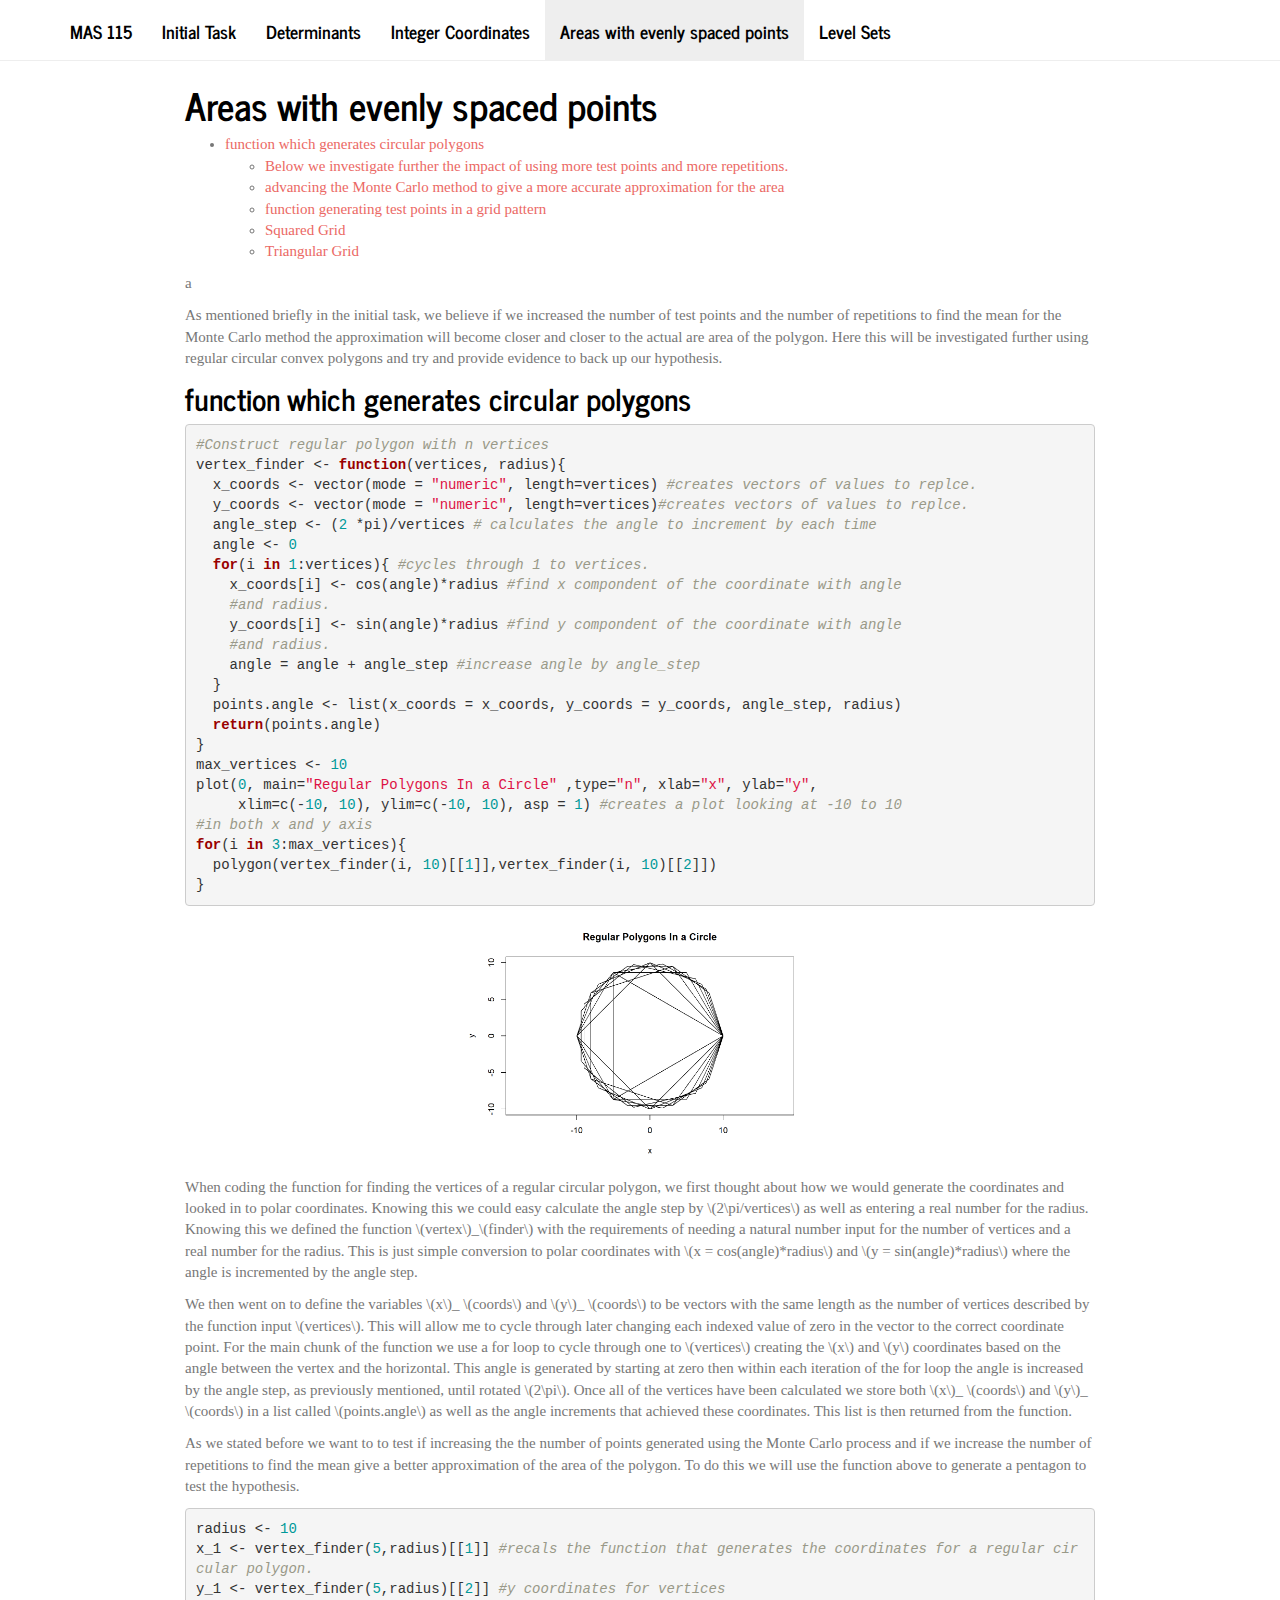
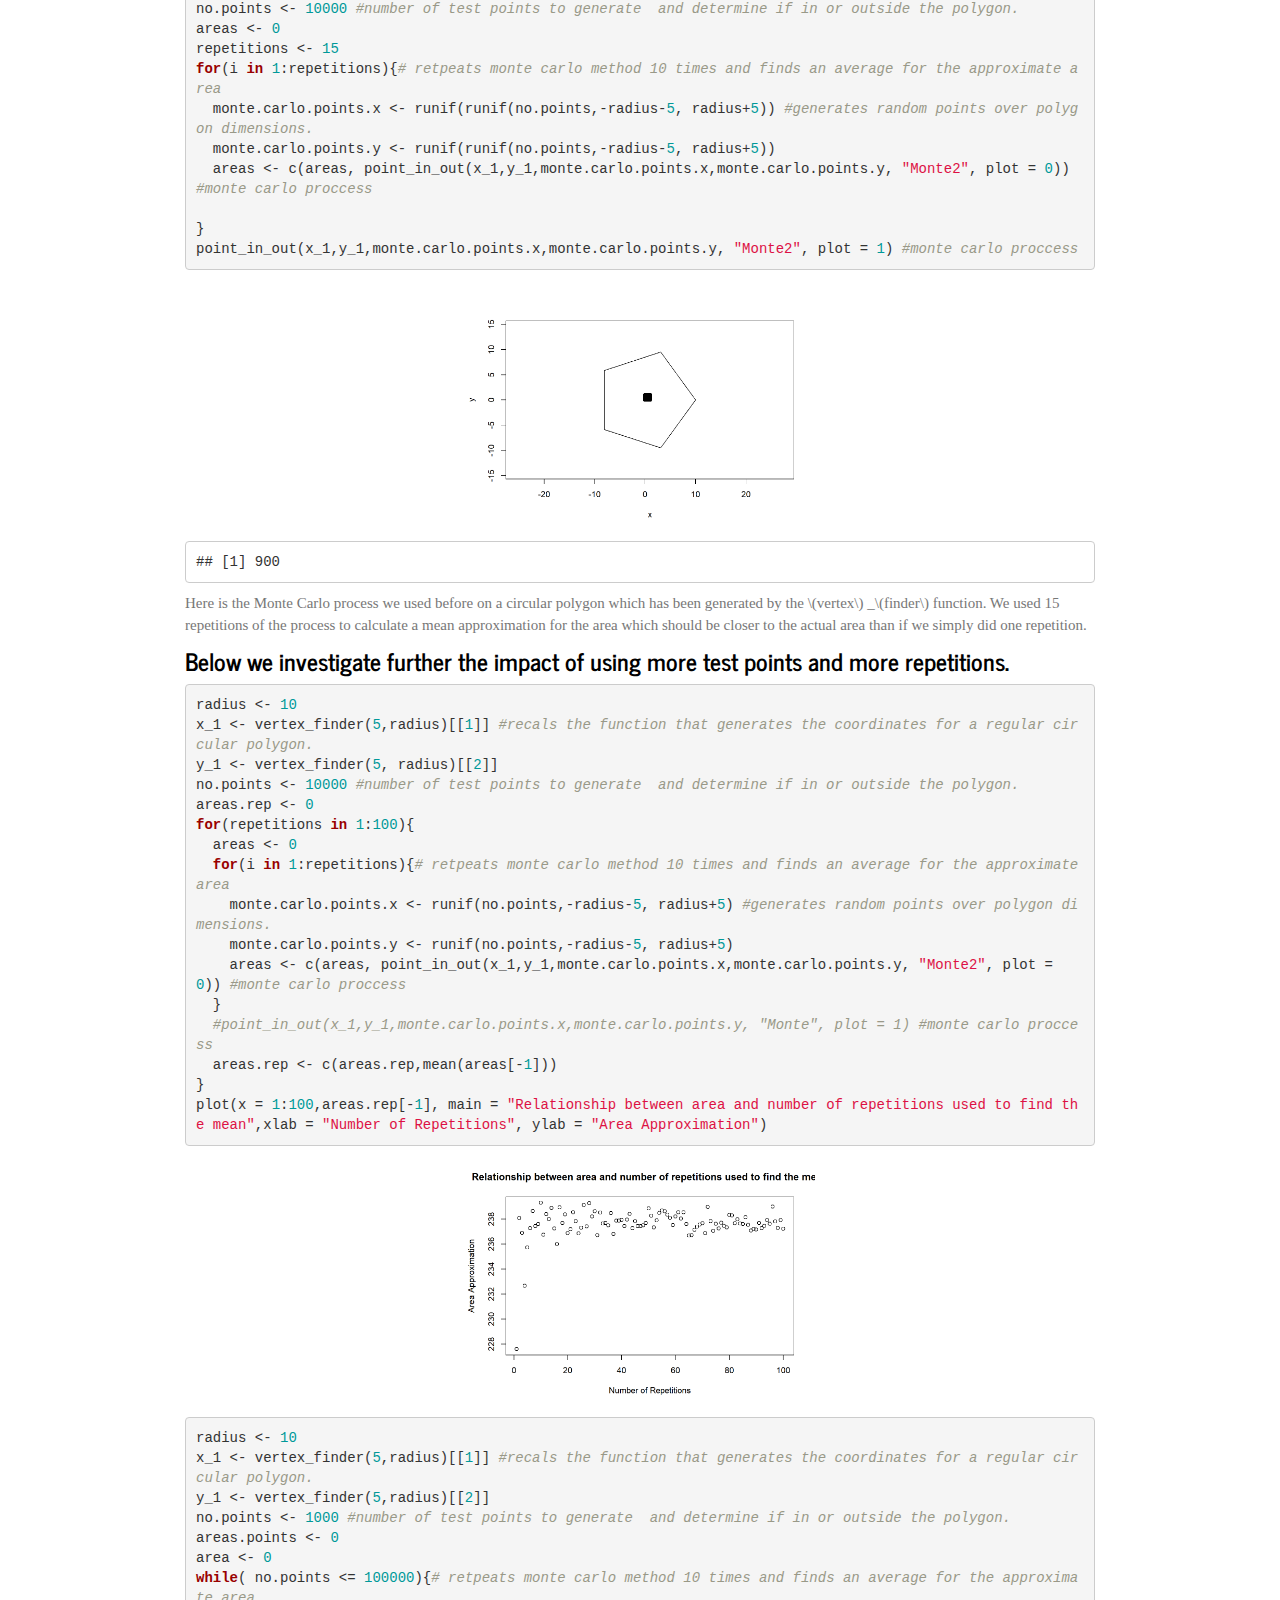
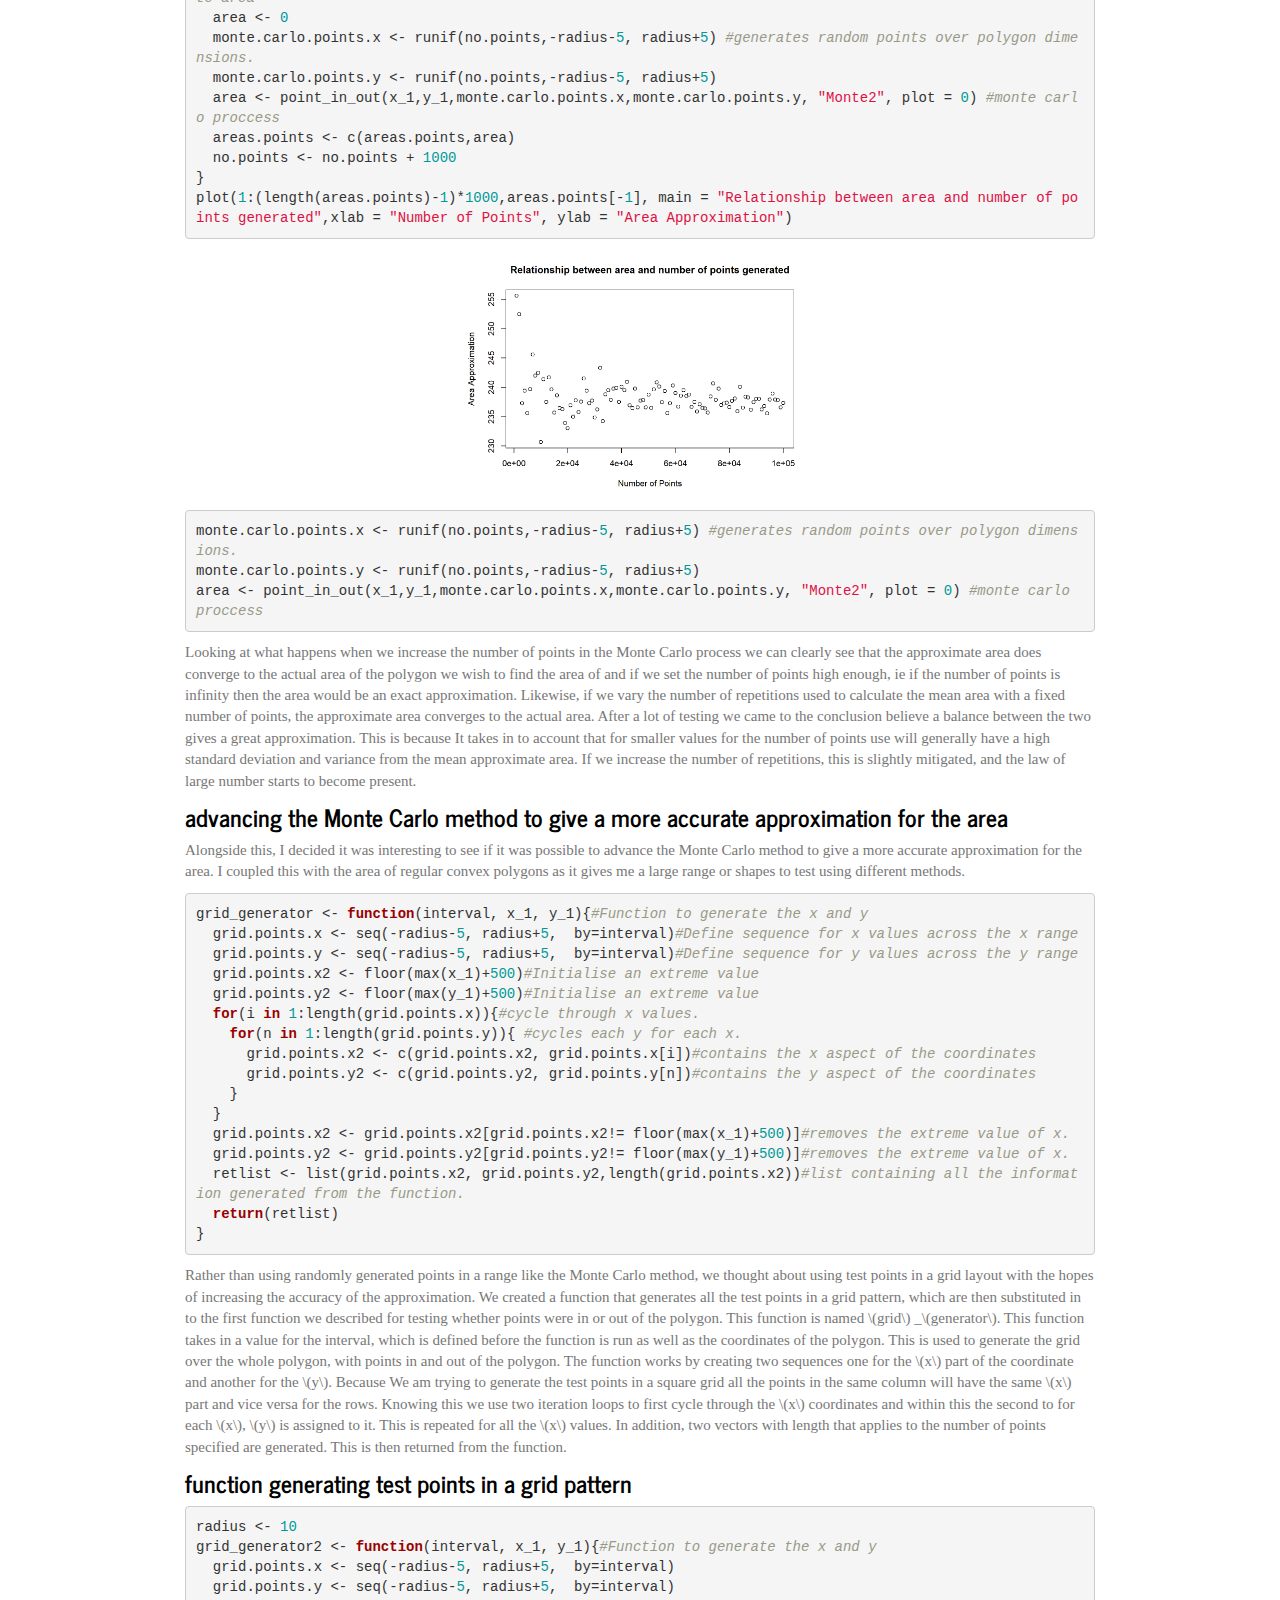
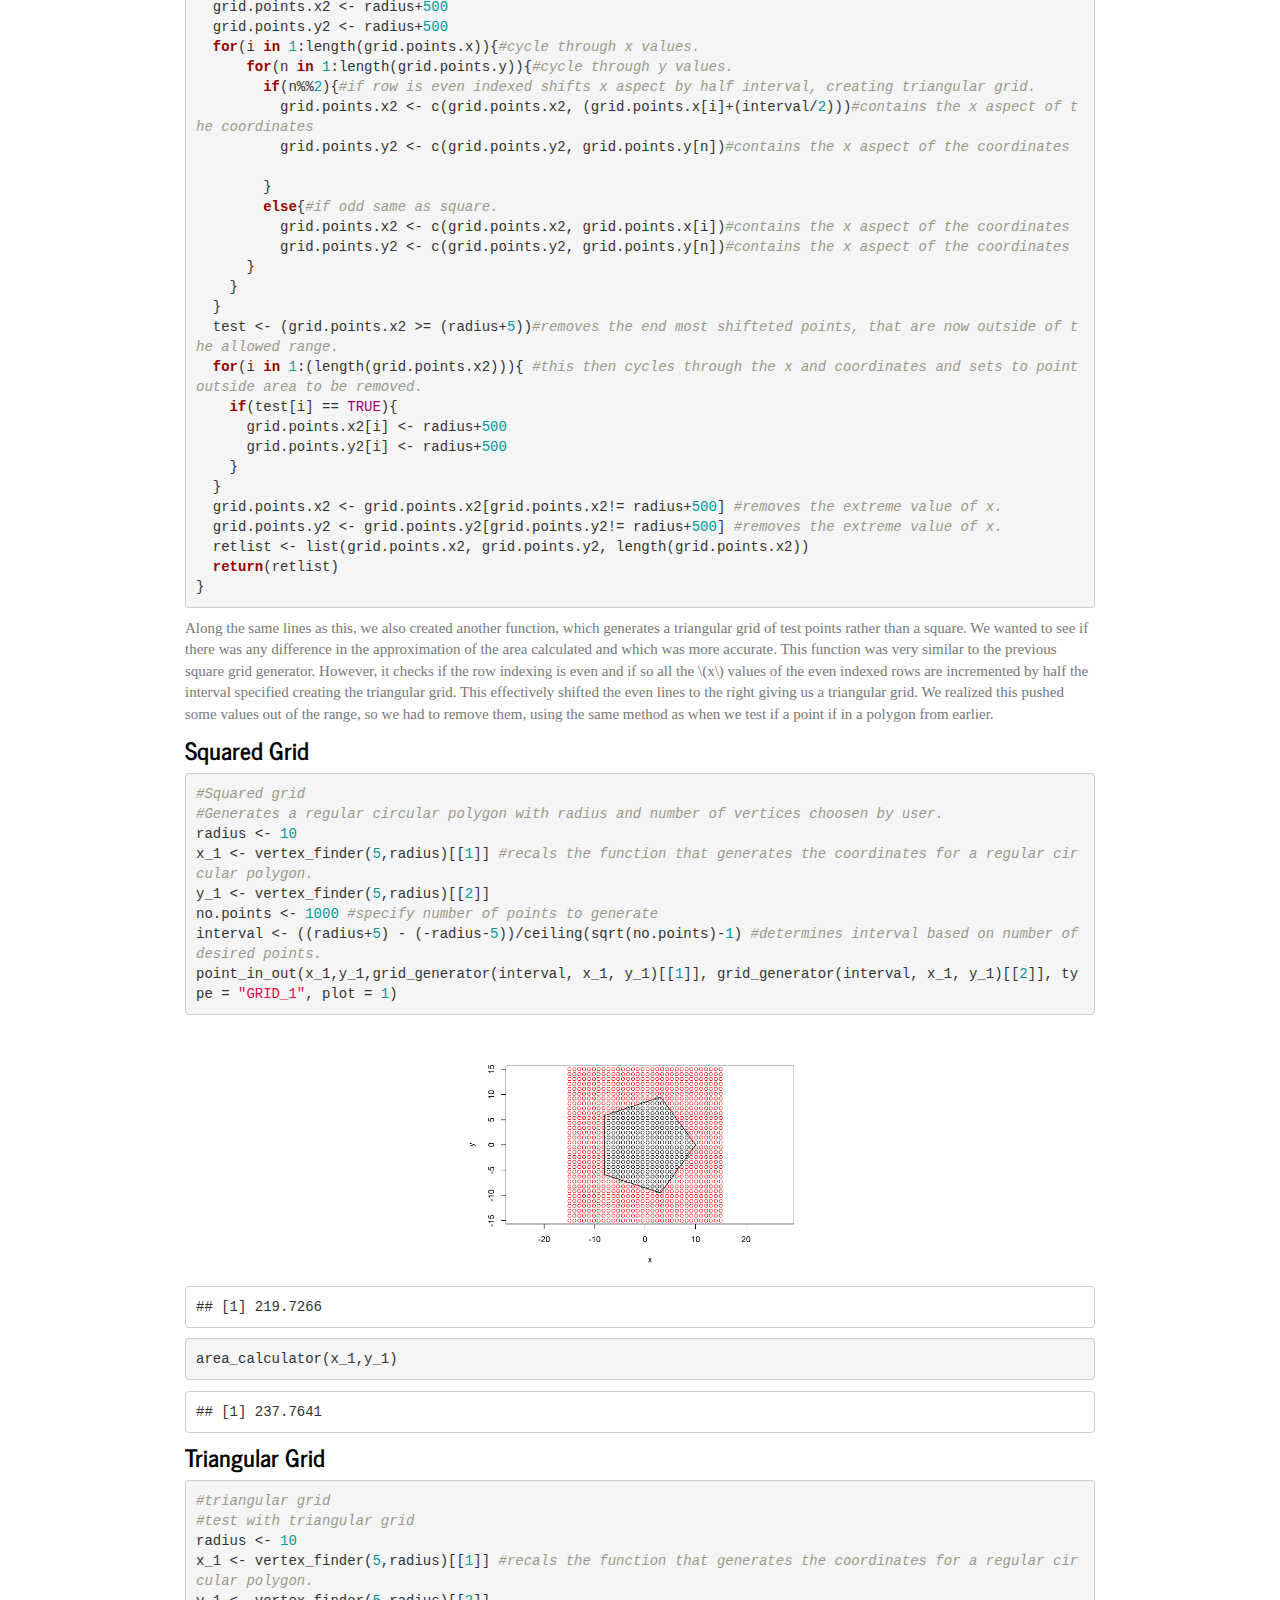
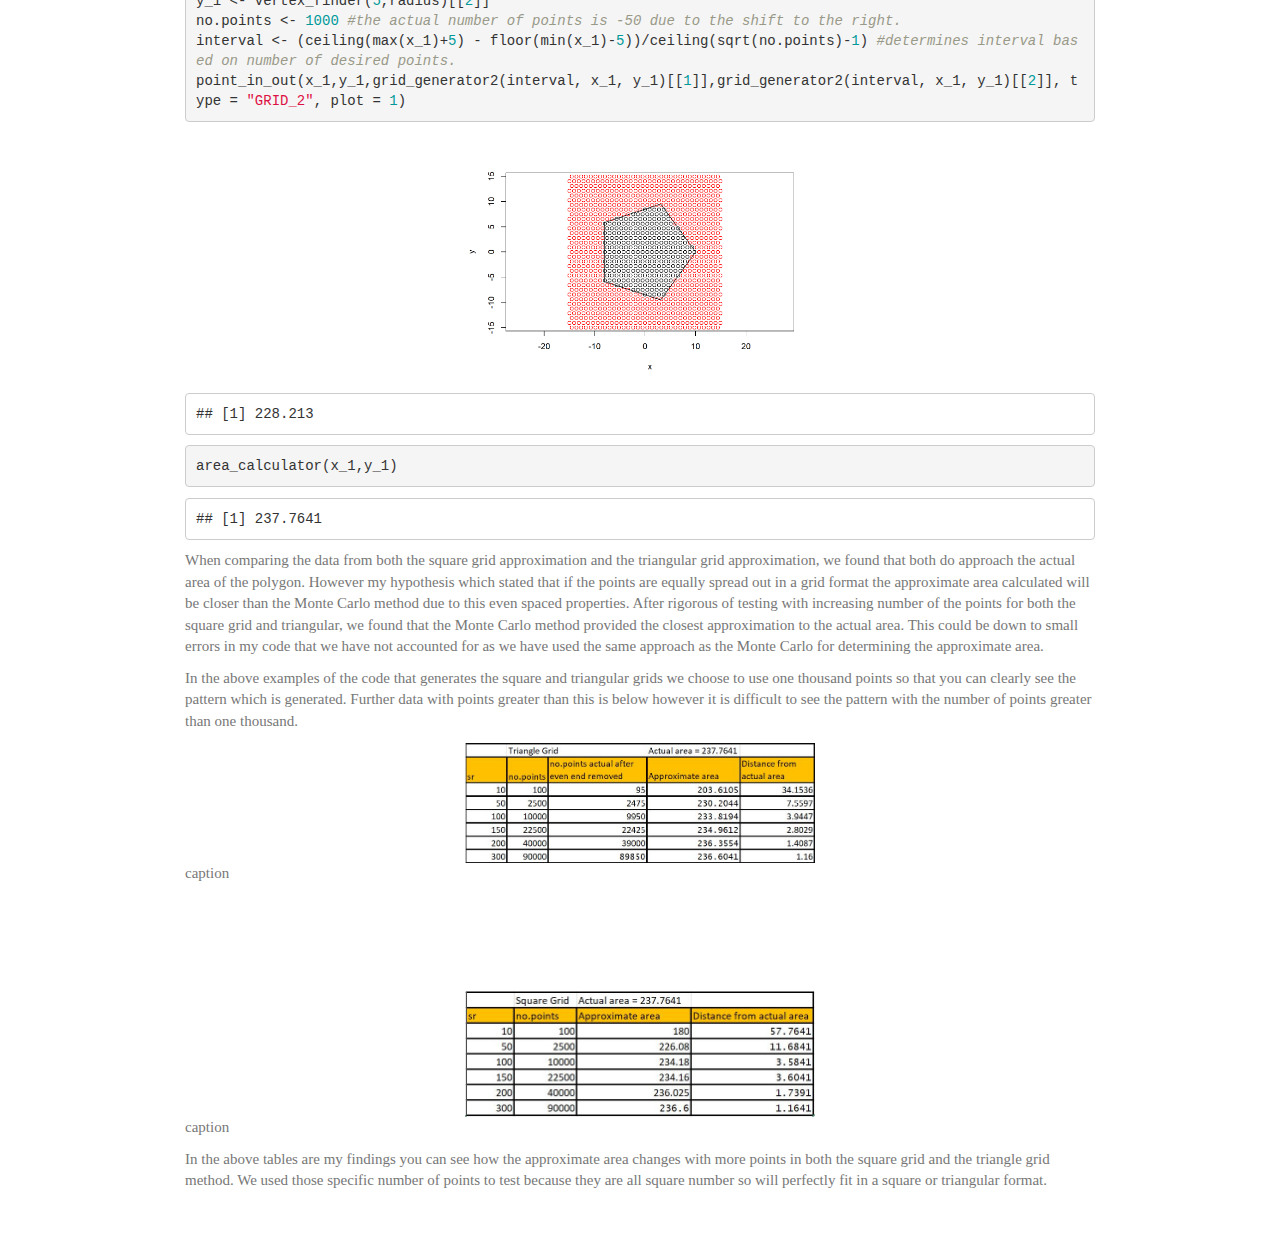
==== commit 4e70fb06: "almost done." ====
--- a/areas.html
+++ b/areas.html
@@ -9,7 +9,6 @@
 <meta name="generator" content="pandoc" />
 
 
-<meta name="author" content="Sophie Chong" />
 
 
 <title>Areas with evenly spaced points</title>
@@ -313,30 +312,206 @@
 
 
 <h1 class="title toc-ignore">Areas with evenly spaced points</h1>
-<h4 class="author">Sophie Chong</h4>
-<h4 class="date">1 May 2019</h4>
-
-</div>
-
-
-<div id="r-markdown" class="section level2">
-<h2>R Markdown</h2>
-<p>This is an R Markdown document. Markdown is a simple formatting syntax for authoring HTML, PDF, and MS Word documents. For more details on using R Markdown see <a href="http://rmarkdown.rstudio.com" class="uri">http://rmarkdown.rstudio.com</a>.</p>
-<p>When you click the <strong>Knit</strong> button a document will be generated that includes both content as well as the output of any embedded R code chunks within the document. You can embed an R code chunk like this:</p>
-<pre class="r"><code>summary(cars)</code></pre>
-<pre><code>##      speed           dist       
-##  Min.   : 4.0   Min.   :  2.00  
-##  1st Qu.:12.0   1st Qu.: 26.00  
-##  Median :15.0   Median : 36.00  
-##  Mean   :15.4   Mean   : 42.98  
-##  3rd Qu.:19.0   3rd Qu.: 56.00  
-##  Max.   :25.0   Max.   :120.00</code></pre>
-</div>
-<div id="including-plots" class="section level2">
-<h2>Including Plots</h2>
-<p>You can also embed plots, for example:</p>
-<p><img src="areas_files/figure-html/pressure-1.png" width="672" /></p>
-<p>Note that the <code>echo = FALSE</code> parameter was added to the code chunk to prevent printing of the R code that generated the plot.</p>
+
+</div>
+
+<div id="TOC">
+<ul>
+<li><a href="#function-which-generates-circular-polygons">function which generates circular polygons</a><ul>
+<li><a href="#below-we-investigate-further-the-impact-of-using-more-test-points-and-more-repetitions.">Below we investigate further the impact of using more test points and more repetitions.</a></li>
+<li><a href="#advancing-the-monte-carlo-method-to-give-a-more-accurate-approximation-for-the-area">advancing the Monte Carlo method to give a more accurate approximation for the area</a></li>
+<li><a href="#function-generating-test-points-in-a-grid-pattern">function generating test points in a grid pattern</a></li>
+<li><a href="#squared-grid">Squared Grid</a></li>
+<li><a href="#triangular-grid">Triangular Grid</a></li>
+</ul></li>
+</ul>
+</div>
+
+<p>a</p>
+<p>As mentioned briefly in the initial task, we believe if we increased the number of test points and the number of repetitions to find the mean for the Monte Carlo method the approximation will become closer and closer to the actual are area of the polygon. Here this will be investigated further using regular circular convex polygons and try and provide evidence to back up our hypothesis.</p>
+<div id="function-which-generates-circular-polygons" class="section level2">
+<h2>function which generates circular polygons</h2>
+<pre class="r"><code>#Construct regular polygon with n vertices
+vertex_finder &lt;- function(vertices, radius){
+  x_coords &lt;- vector(mode = &quot;numeric&quot;, length=vertices) #creates vectors of values to replce.
+  y_coords &lt;- vector(mode = &quot;numeric&quot;, length=vertices)#creates vectors of values to replce.
+  angle_step &lt;- (2 *pi)/vertices # calculates the angle to increment by each time
+  angle &lt;- 0
+  for(i in 1:vertices){ #cycles through 1 to vertices.
+    x_coords[i] &lt;- cos(angle)*radius #find x compondent of the coordinate with angle
+    #and radius.
+    y_coords[i] &lt;- sin(angle)*radius #find y compondent of the coordinate with angle
+    #and radius.
+    angle = angle + angle_step #increase angle by angle_step
+  }
+  points.angle &lt;- list(x_coords = x_coords, y_coords = y_coords, angle_step, radius)
+  return(points.angle)
+}
+max_vertices &lt;- 10
+plot(0, main=&quot;Regular Polygons In a Circle&quot; ,type=&quot;n&quot;, xlab=&quot;x&quot;, ylab=&quot;y&quot;, 
+     xlim=c(-10, 10), ylim=c(-10, 10), asp = 1) #creates a plot looking at -10 to 10
+#in both x and y axis
+for(i in 3:max_vertices){
+  polygon(vertex_finder(i, 10)[[1]],vertex_finder(i, 10)[[2]])
+}</code></pre>
+<p><img src="areas_files/figure-html/unnamed-chunk-2-1.png" width="672" /></p>
+<p>When coding the function for finding the vertices of a regular circular polygon, we first thought about how we would generate the coordinates and looked in to polar coordinates. Knowing this we could easy calculate the angle step by <span class="math inline">\(2\pi/vertices\)</span> as well as entering a real number for the radius. Knowing this we defined the function <span class="math inline">\(vertex\)</span>_<span class="math inline">\(finder\)</span> with the requirements of needing a natural number input for the number of vertices and a real number for the radius. This is just simple conversion to polar coordinates with <span class="math inline">\(x = cos(angle)*radius\)</span> and <span class="math inline">\(y = sin(angle)*radius\)</span> where the angle is incremented by the angle step.</p>
+<p>We then went on to define the variables <span class="math inline">\(x\)</span>_ <span class="math inline">\(coords\)</span> and <span class="math inline">\(y\)</span>_ <span class="math inline">\(coords\)</span> to be vectors with the same length as the number of vertices described by the function input <span class="math inline">\(vertices\)</span>. This will allow me to cycle through later changing each indexed value of zero in the vector to the correct coordinate point. For the main chunk of the function we use a for loop to cycle through one to <span class="math inline">\(vertices\)</span> creating the <span class="math inline">\(x\)</span> and <span class="math inline">\(y\)</span> coordinates based on the angle between the vertex and the horizontal. This angle is generated by starting at zero then within each iteration of the for loop the angle is increased by the angle step, as previously mentioned, until rotated <span class="math inline">\(2\pi\)</span>. Once all of the vertices have been calculated we store both <span class="math inline">\(x\)</span>_ <span class="math inline">\(coords\)</span> and <span class="math inline">\(y\)</span>_ <span class="math inline">\(coords\)</span> in a list called <span class="math inline">\(points.angle\)</span> as well as the angle increments that achieved these coordinates. This list is then returned from the function.</p>
+<p>As we stated before we want to to test if increasing the the number of points generated using the Monte Carlo process and if we increase the number of repetitions to find the mean give a better approximation of the area of the polygon. To do this we will use the function above to generate a pentagon to test the hypothesis.</p>
+<pre class="r"><code>radius &lt;- 10
+x_1 &lt;- vertex_finder(5,radius)[[1]] #recals the function that generates the coordinates for a regular circular polygon.
+y_1 &lt;- vertex_finder(5,radius)[[2]] #y coordinates for vertices
+no.points &lt;- 10000 #number of test points to generate  and determine if in or outside the polygon.
+areas &lt;- 0
+repetitions &lt;- 15
+for(i in 1:repetitions){# retpeats monte carlo method 10 times and finds an average for the approximate area
+  monte.carlo.points.x &lt;- runif(runif(no.points,-radius-5, radius+5)) #generates random points over polygon dimensions.
+  monte.carlo.points.y &lt;- runif(runif(no.points,-radius-5, radius+5))
+  areas &lt;- c(areas, point_in_out(x_1,y_1,monte.carlo.points.x,monte.carlo.points.y, &quot;Monte2&quot;, plot = 0)) #monte carlo proccess
+  
+}
+point_in_out(x_1,y_1,monte.carlo.points.x,monte.carlo.points.y, &quot;Monte2&quot;, plot = 1) #monte carlo proccess</code></pre>
+<p><img src="areas_files/figure-html/unnamed-chunk-3-1.png" width="672" /></p>
+<pre><code>## [1] 900</code></pre>
+<p>Here is the Monte Carlo process we used before on a circular polygon which has been generated by the <span class="math inline">\(vertex\)</span> _<span class="math inline">\(finder\)</span> function. We used 15 repetitions of the process to calculate a mean approximation for the area which should be closer to the actual area than if we simply did one repetition.</p>
+<div id="below-we-investigate-further-the-impact-of-using-more-test-points-and-more-repetitions." class="section level3">
+<h3>Below we investigate further the impact of using more test points and more repetitions.</h3>
+<pre class="r"><code>radius &lt;- 10
+x_1 &lt;- vertex_finder(5,radius)[[1]] #recals the function that generates the coordinates for a regular circular polygon.
+y_1 &lt;- vertex_finder(5, radius)[[2]]
+no.points &lt;- 10000 #number of test points to generate  and determine if in or outside the polygon.
+areas.rep &lt;- 0
+for(repetitions in 1:100){
+  areas &lt;- 0
+  for(i in 1:repetitions){# retpeats monte carlo method 10 times and finds an average for the approximate area
+    monte.carlo.points.x &lt;- runif(no.points,-radius-5, radius+5) #generates random points over polygon dimensions.
+    monte.carlo.points.y &lt;- runif(no.points,-radius-5, radius+5)
+    areas &lt;- c(areas, point_in_out(x_1,y_1,monte.carlo.points.x,monte.carlo.points.y, &quot;Monte2&quot;, plot = 0)) #monte carlo proccess
+  }
+  #point_in_out(x_1,y_1,monte.carlo.points.x,monte.carlo.points.y, &quot;Monte&quot;, plot = 1) #monte carlo proccess
+  areas.rep &lt;- c(areas.rep,mean(areas[-1]))
+}
+plot(x = 1:100,areas.rep[-1], main = &quot;Relationship between area and number of repetitions used to find the mean&quot;,xlab = &quot;Number of Repetitions&quot;, ylab = &quot;Area Approximation&quot;)</code></pre>
+<p><img src="areas_files/figure-html/unnamed-chunk-4-1.png" width="672" /></p>
+<pre class="r"><code>radius &lt;- 10
+x_1 &lt;- vertex_finder(5,radius)[[1]] #recals the function that generates the coordinates for a regular circular polygon.
+y_1 &lt;- vertex_finder(5,radius)[[2]]
+no.points &lt;- 1000 #number of test points to generate  and determine if in or outside the polygon.
+areas.points &lt;- 0
+area &lt;- 0
+while( no.points &lt;= 100000){# retpeats monte carlo method 10 times and finds an average for the approximate area
+  area &lt;- 0
+  monte.carlo.points.x &lt;- runif(no.points,-radius-5, radius+5) #generates random points over polygon dimensions.
+  monte.carlo.points.y &lt;- runif(no.points,-radius-5, radius+5)
+  area &lt;- point_in_out(x_1,y_1,monte.carlo.points.x,monte.carlo.points.y, &quot;Monte2&quot;, plot = 0) #monte carlo proccess
+  areas.points &lt;- c(areas.points,area)
+  no.points &lt;- no.points + 1000
+}
+plot(1:(length(areas.points)-1)*1000,areas.points[-1], main = &quot;Relationship between area and number of points generated&quot;,xlab = &quot;Number of Points&quot;, ylab = &quot;Area Approximation&quot;)</code></pre>
+<p><img src="areas_files/figure-html/unnamed-chunk-5-1.png" width="672" /></p>
+<pre class="r"><code>monte.carlo.points.x &lt;- runif(no.points,-radius-5, radius+5) #generates random points over polygon dimensions.
+monte.carlo.points.y &lt;- runif(no.points,-radius-5, radius+5)
+area &lt;- point_in_out(x_1,y_1,monte.carlo.points.x,monte.carlo.points.y, &quot;Monte2&quot;, plot = 0) #monte carlo proccess</code></pre>
+<p>Looking at what happens when we increase the number of points in the Monte Carlo process we can clearly see that the approximate area does converge to the actual area of the polygon we wish to find the area of and if we set the number of points high enough, ie if the number of points is infinity then the area would be an exact approximation. Likewise, if we vary the number of repetitions used to calculate the mean area with a fixed number of points, the approximate area converges to the actual area. After a lot of testing we came to the conclusion believe a balance between the two gives a great approximation. This is because It takes in to account that for smaller values for the number of points use will generally have a high standard deviation and variance from the mean approximate area. If we increase the number of repetitions, this is slightly mitigated, and the law of large number starts to become present.</p>
+</div>
+<div id="advancing-the-monte-carlo-method-to-give-a-more-accurate-approximation-for-the-area" class="section level3">
+<h3>advancing the Monte Carlo method to give a more accurate approximation for the area</h3>
+<p>Alongside this, I decided it was interesting to see if it was possible to advance the Monte Carlo method to give a more accurate approximation for the area. I coupled this with the area of regular convex polygons as it gives me a large range or shapes to test using different methods.</p>
+<pre class="r"><code>grid_generator &lt;- function(interval, x_1, y_1){#Function to generate the x and y
+  grid.points.x &lt;- seq(-radius-5, radius+5,  by=interval)#Define sequence for x values across the x range
+  grid.points.y &lt;- seq(-radius-5, radius+5,  by=interval)#Define sequence for y values across the y range
+  grid.points.x2 &lt;- floor(max(x_1)+500)#Initialise an extreme value
+  grid.points.y2 &lt;- floor(max(y_1)+500)#Initialise an extreme value
+  for(i in 1:length(grid.points.x)){#cycle through x values.
+    for(n in 1:length(grid.points.y)){ #cycles each y for each x.
+      grid.points.x2 &lt;- c(grid.points.x2, grid.points.x[i])#contains the x aspect of the coordinates
+      grid.points.y2 &lt;- c(grid.points.y2, grid.points.y[n])#contains the y aspect of the coordinates
+    }
+  }
+  grid.points.x2 &lt;- grid.points.x2[grid.points.x2!= floor(max(x_1)+500)]#removes the extreme value of x.
+  grid.points.y2 &lt;- grid.points.y2[grid.points.y2!= floor(max(y_1)+500)]#removes the extreme value of x.
+  retlist &lt;- list(grid.points.x2, grid.points.y2,length(grid.points.x2))#list containing all the information generated from the function.
+  return(retlist)
+}</code></pre>
+<p>Rather than using randomly generated points in a range like the Monte Carlo method, we thought about using test points in a grid layout with the hopes of increasing the accuracy of the approximation. We created a function that generates all the test points in a grid pattern, which are then substituted in to the first function we described for testing whether points were in or out of the polygon. This function is named <span class="math inline">\(grid\)</span> _<span class="math inline">\(generator\)</span>. This function takes in a value for the interval, which is defined before the function is run as well as the coordinates of the polygon. This is used to generate the grid over the whole polygon, with points in and out of the polygon. The function works by creating two sequences one for the <span class="math inline">\(x\)</span> part of the coordinate and another for the <span class="math inline">\(y\)</span>. Because We am trying to generate the test points in a square grid all the points in the same column will have the same <span class="math inline">\(x\)</span> part and vice versa for the rows. Knowing this we use two iteration loops to first cycle through the <span class="math inline">\(x\)</span> coordinates and within this the second to for each <span class="math inline">\(x\)</span>, <span class="math inline">\(y\)</span> is assigned to it. This is repeated for all the <span class="math inline">\(x\)</span> values. In addition, two vectors with length that applies to the number of points specified are generated. This is then returned from the function.</p>
+</div>
+<div id="function-generating-test-points-in-a-grid-pattern" class="section level3">
+<h3>function generating test points in a grid pattern</h3>
+<pre class="r"><code>radius &lt;- 10
+grid_generator2 &lt;- function(interval, x_1, y_1){#Function to generate the x and y 
+  grid.points.x &lt;- seq(-radius-5, radius+5,  by=interval)
+  grid.points.y &lt;- seq(-radius-5, radius+5,  by=interval)
+  grid.points.x2 &lt;- radius+500
+  grid.points.y2 &lt;- radius+500
+  for(i in 1:length(grid.points.x)){#cycle through x values.
+      for(n in 1:length(grid.points.y)){#cycle through y values.
+        if(n%%2){#if row is even indexed shifts x aspect by half interval, creating triangular grid.
+          grid.points.x2 &lt;- c(grid.points.x2, (grid.points.x[i]+(interval/2)))#contains the x aspect of the coordinates
+          grid.points.y2 &lt;- c(grid.points.y2, grid.points.y[n])#contains the x aspect of the coordinates
+          
+        }
+        else{#if odd same as square.
+          grid.points.x2 &lt;- c(grid.points.x2, grid.points.x[i])#contains the x aspect of the coordinates
+          grid.points.y2 &lt;- c(grid.points.y2, grid.points.y[n])#contains the x aspect of the coordinates
+      }
+    }
+  }
+  test &lt;- (grid.points.x2 &gt;= (radius+5))#removes the end most shifteted points, that are now outside of the allowed range. 
+  for(i in 1:(length(grid.points.x2))){ #this then cycles through the x and coordinates and sets to point outside area to be removed.
+    if(test[i] == TRUE){
+      grid.points.x2[i] &lt;- radius+500
+      grid.points.y2[i] &lt;- radius+500
+    }
+  }
+  grid.points.x2 &lt;- grid.points.x2[grid.points.x2!= radius+500] #removes the extreme value of x.
+  grid.points.y2 &lt;- grid.points.y2[grid.points.y2!= radius+500] #removes the extreme value of x.
+  retlist &lt;- list(grid.points.x2, grid.points.y2, length(grid.points.x2))
+  return(retlist)
+}</code></pre>
+<p>Along the same lines as this, we also created another function, which generates a triangular grid of test points rather than a square. We wanted to see if there was any difference in the approximation of the area calculated and which was more accurate. This function was very similar to the previous square grid generator. However, it checks if the row indexing is even and if so all the <span class="math inline">\(x\)</span> values of the even indexed rows are incremented by half the interval specified creating the triangular grid. This effectively shifted the even lines to the right giving us a triangular grid. We realized this pushed some values out of the range, so we had to remove them, using the same method as when we test if a point if in a polygon from earlier.</p>
+</div>
+<div id="squared-grid" class="section level3">
+<h3>Squared Grid</h3>
+<pre class="r"><code>#Squared grid
+#Generates a regular circular polygon with radius and number of vertices choosen by user.
+radius &lt;- 10
+x_1 &lt;- vertex_finder(5,radius)[[1]] #recals the function that generates the coordinates for a regular circular polygon.
+y_1 &lt;- vertex_finder(5,radius)[[2]]
+no.points &lt;- 1000 #specify number of points to generate
+interval &lt;- ((radius+5) - (-radius-5))/ceiling(sqrt(no.points)-1) #determines interval based on number of desired points.
+point_in_out(x_1,y_1,grid_generator(interval, x_1, y_1)[[1]], grid_generator(interval, x_1, y_1)[[2]], type = &quot;GRID_1&quot;, plot = 1)</code></pre>
+<p><img src="areas_files/figure-html/unnamed-chunk-8-1.png" width="672" /></p>
+<pre><code>## [1] 219.7266</code></pre>
+<pre class="r"><code>area_calculator(x_1,y_1)</code></pre>
+<pre><code>## [1] 237.7641</code></pre>
+</div>
+<div id="triangular-grid" class="section level3">
+<h3>Triangular Grid</h3>
+<pre class="r"><code>#triangular grid
+#test with triangular grid
+radius &lt;- 10
+x_1 &lt;- vertex_finder(5,radius)[[1]] #recals the function that generates the coordinates for a regular circular polygon.
+y_1 &lt;- vertex_finder(5,radius)[[2]]
+no.points &lt;- 1000 #the actual number of points is -50 due to the shift to the right.
+interval &lt;- (ceiling(max(x_1)+5) - floor(min(x_1)-5))/ceiling(sqrt(no.points)-1) #determines interval based on number of desired points.
+point_in_out(x_1,y_1,grid_generator2(interval, x_1, y_1)[[1]],grid_generator2(interval, x_1, y_1)[[2]], type = &quot;GRID_2&quot;, plot = 1)</code></pre>
+<p><img src="areas_files/figure-html/unnamed-chunk-9-1.png" width="672" /></p>
+<pre><code>## [1] 228.213</code></pre>
+<pre class="r"><code>area_calculator(x_1,y_1)</code></pre>
+<pre><code>## [1] 237.7641</code></pre>
+<p>When comparing the data from both the square grid approximation and the triangular grid approximation, we found that both do approach the actual area of the polygon. However my hypothesis which stated that if the points are equally spread out in a grid format the approximate area calculated will be closer than the Monte Carlo method due to this even spaced properties. After rigorous of testing with increasing number of the points for both the square grid and triangular, we found that the Monte Carlo method provided the closest approximation to the actual area. This could be down to small errors in my code that we have not accounted for as we have used the same approach as the Monte Carlo for determining the approximate area.</p>
+<p>In the above examples of the code that generates the square and triangular grids we choose to use one thousand points so that you can clearly see the pattern which is generated. Further data with points greater than this is below however it is difficult to see the pattern with the number of points greater than one thousand.</p>
+<div class="figure">
+<img src="images/triange_grid_data.png" alt="caption" />
+<p class="caption">caption</p>
+</div>
+<p><br><br><br><br></p>
+<div class="figure">
+<img src="images/square_grid_data.png" alt="caption" />
+<p class="caption">caption</p>
+</div>
+<p>In the above tables are my findings you can see how the approximate area changes with more points in both the square grid and the triangle grid method. We used those specific number of points to test because they are all square number so will perfectly fit in a square or triangular format.</p>
+</div>
 </div>
 
 
--- a/style.css
+++ b/style.css
@@ -0,0 +1,17 @@
+img {
+  width: 350px;
+  display: block;
+  margin: 0 auto;
+}
+
+.image-container {
+  float: left;
+  width: 50%;
+  padding: 10px;
+}
+
+.clearfix::after {
+  content: "";
+  clear: both;
+  display: table;
+}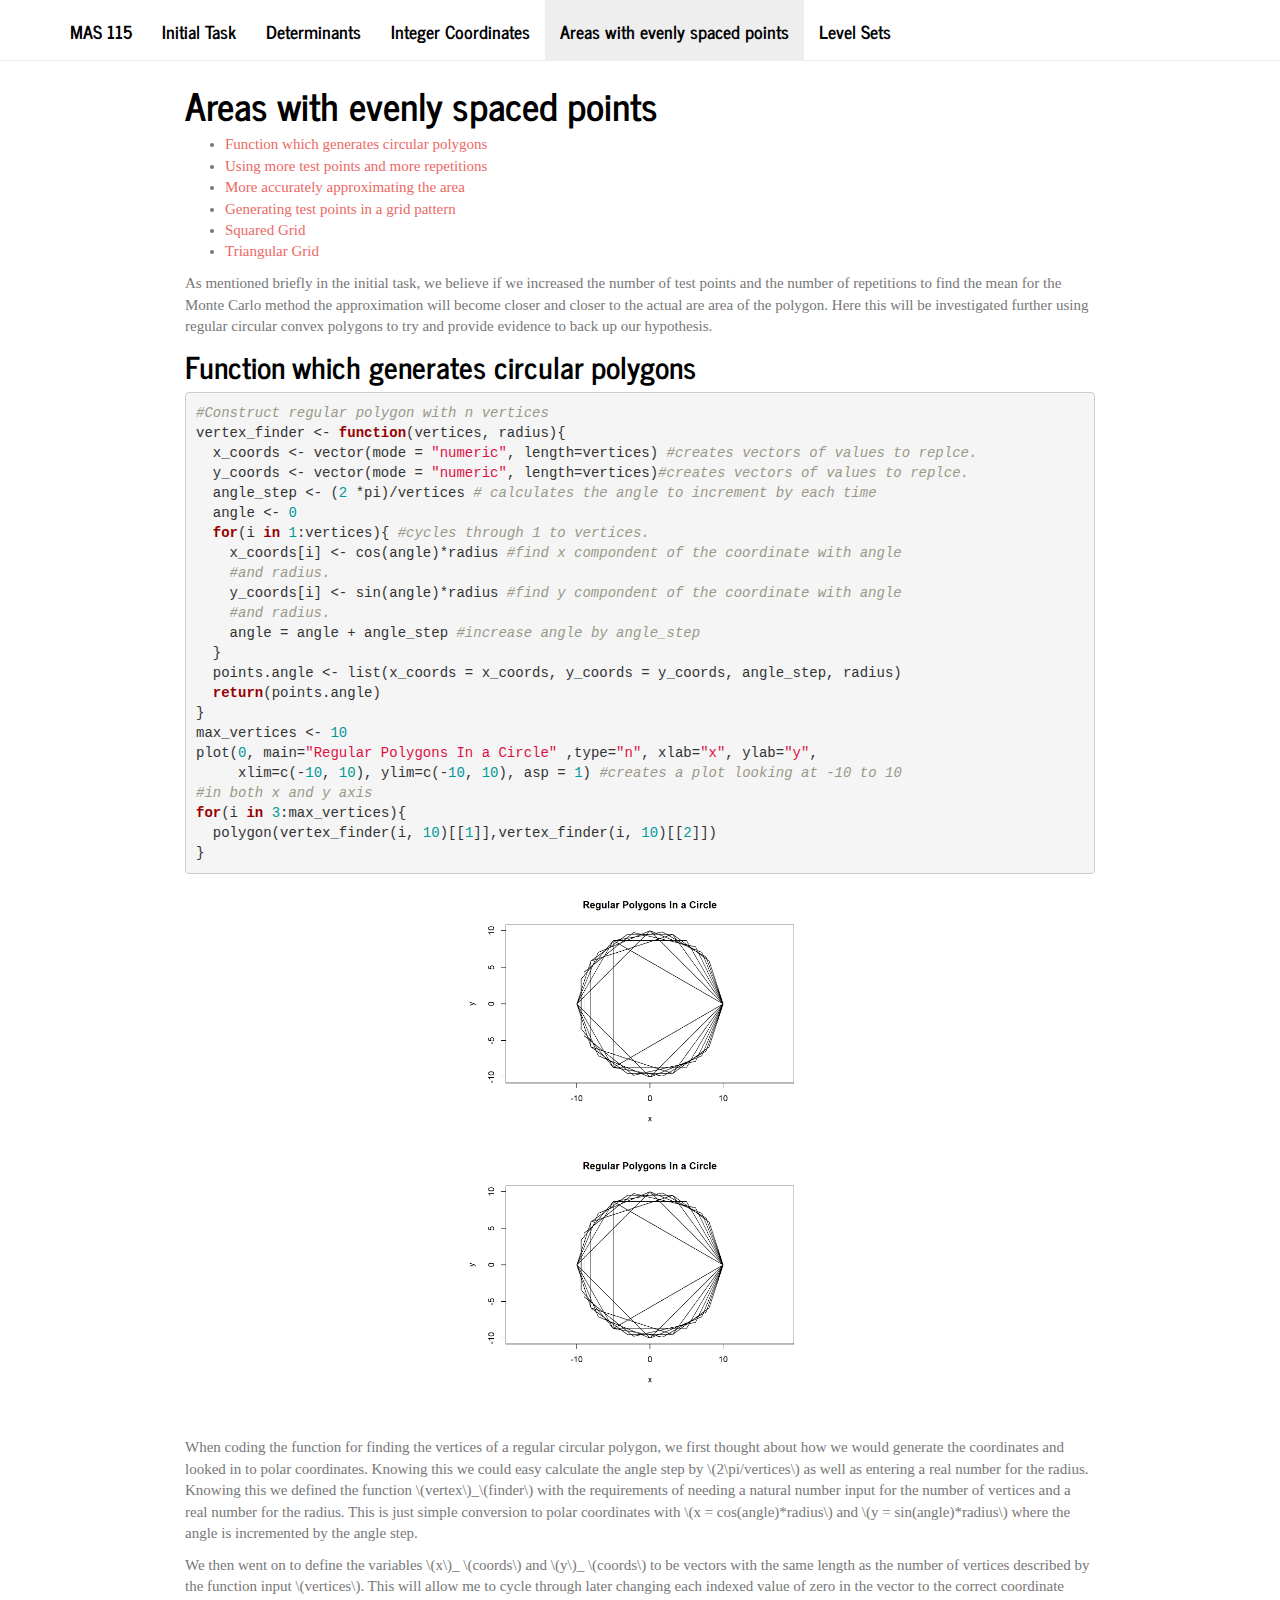
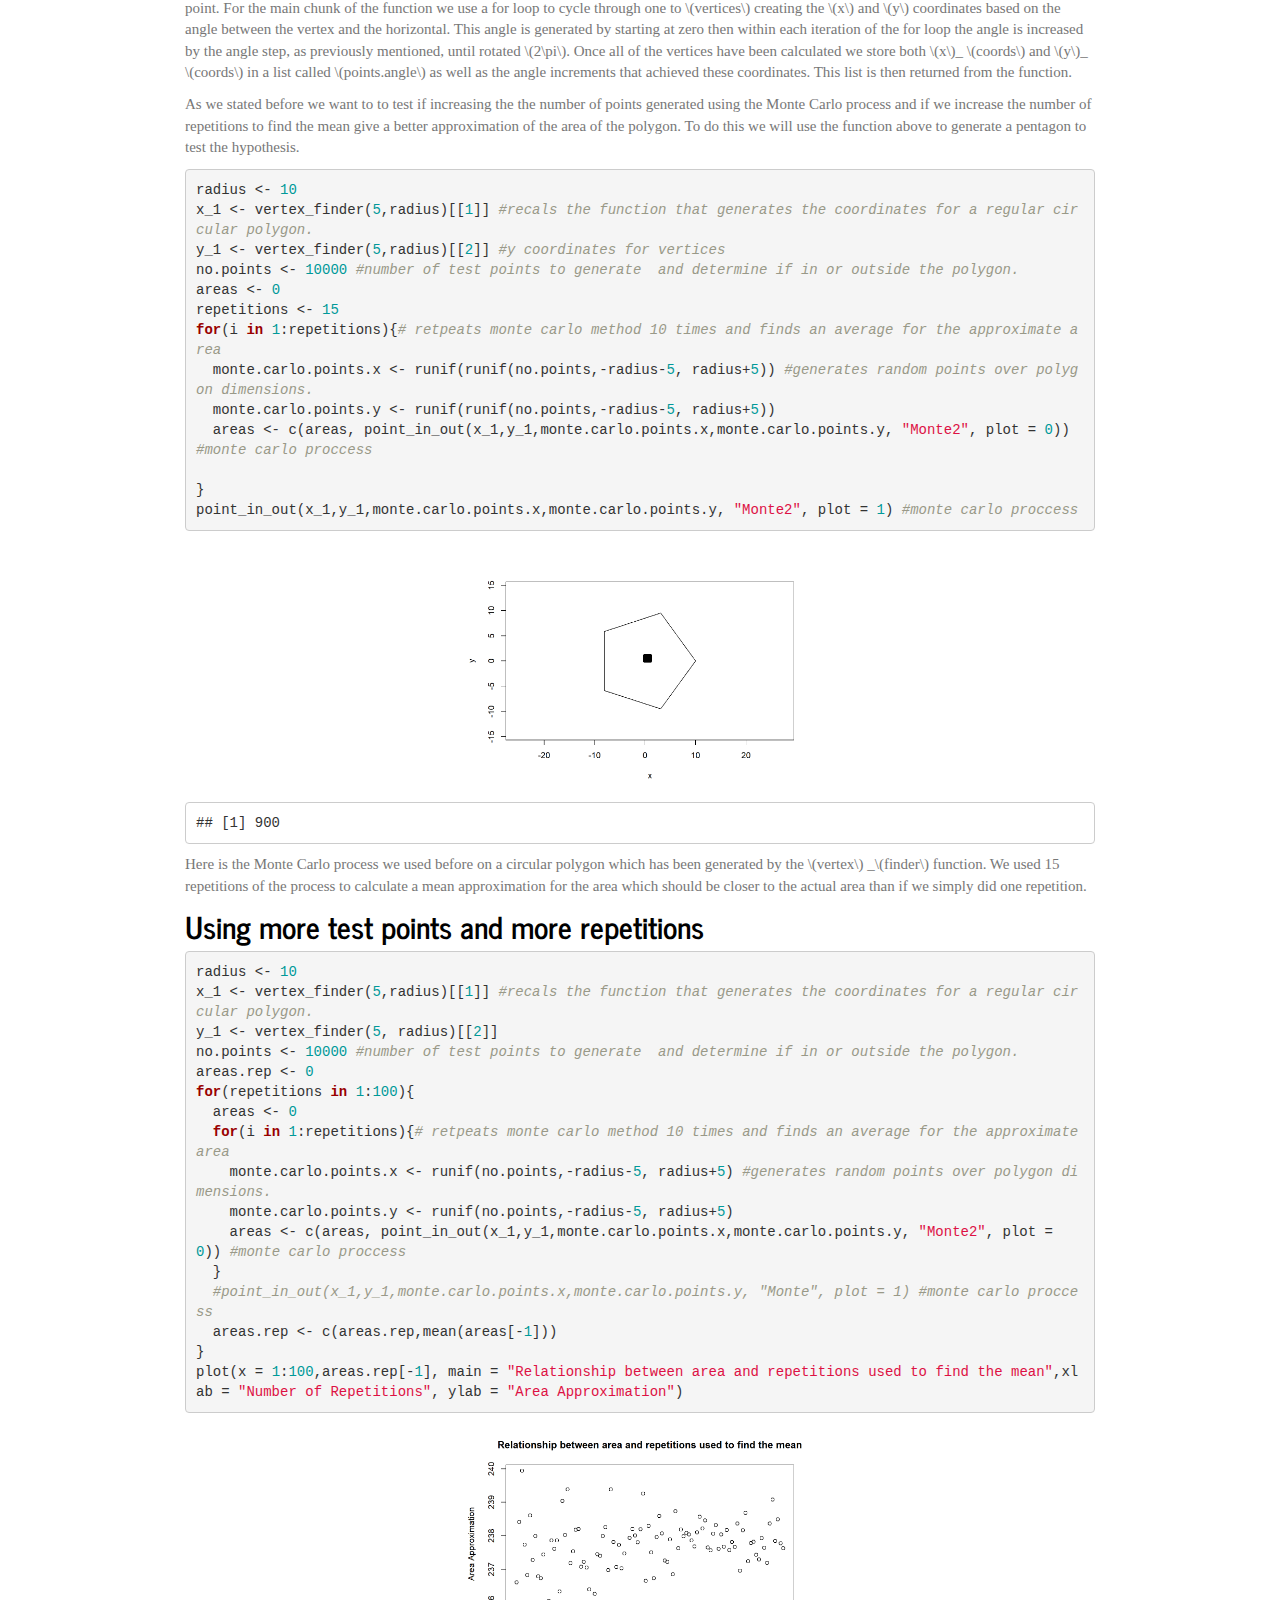
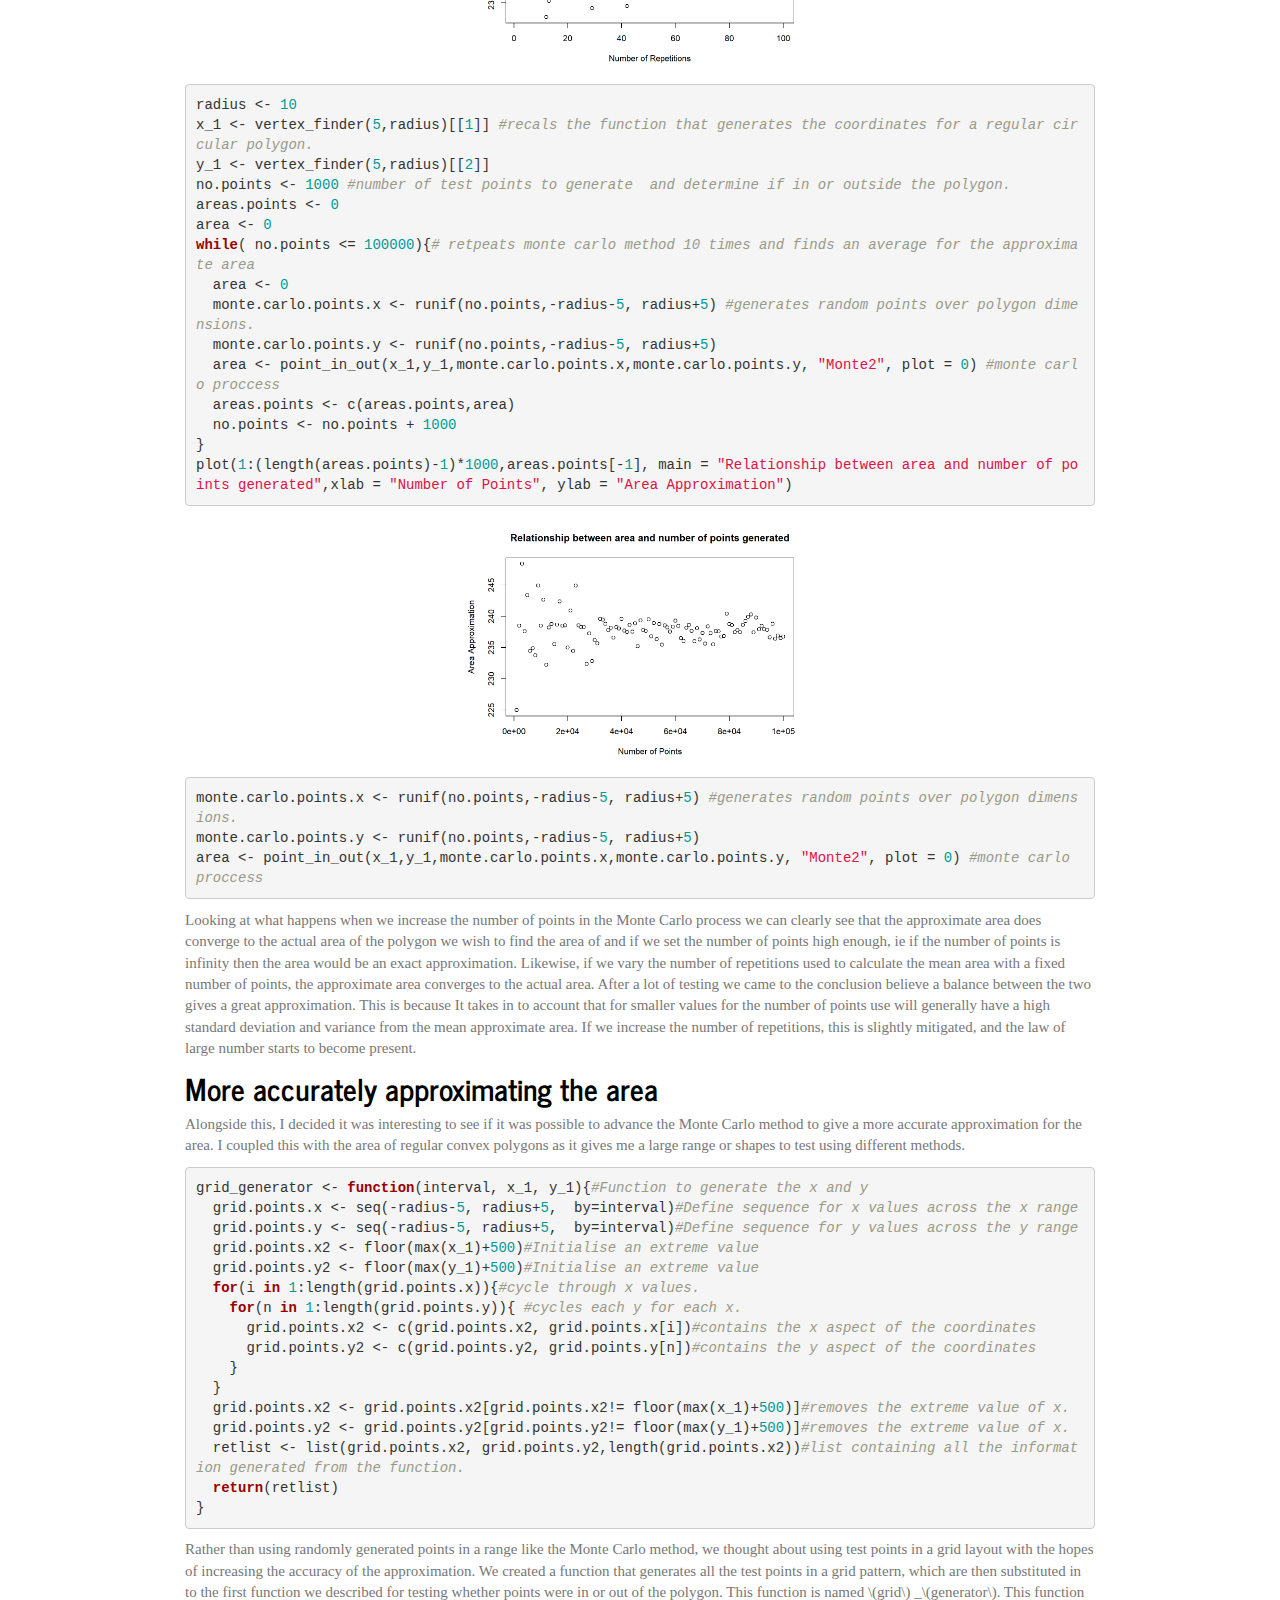
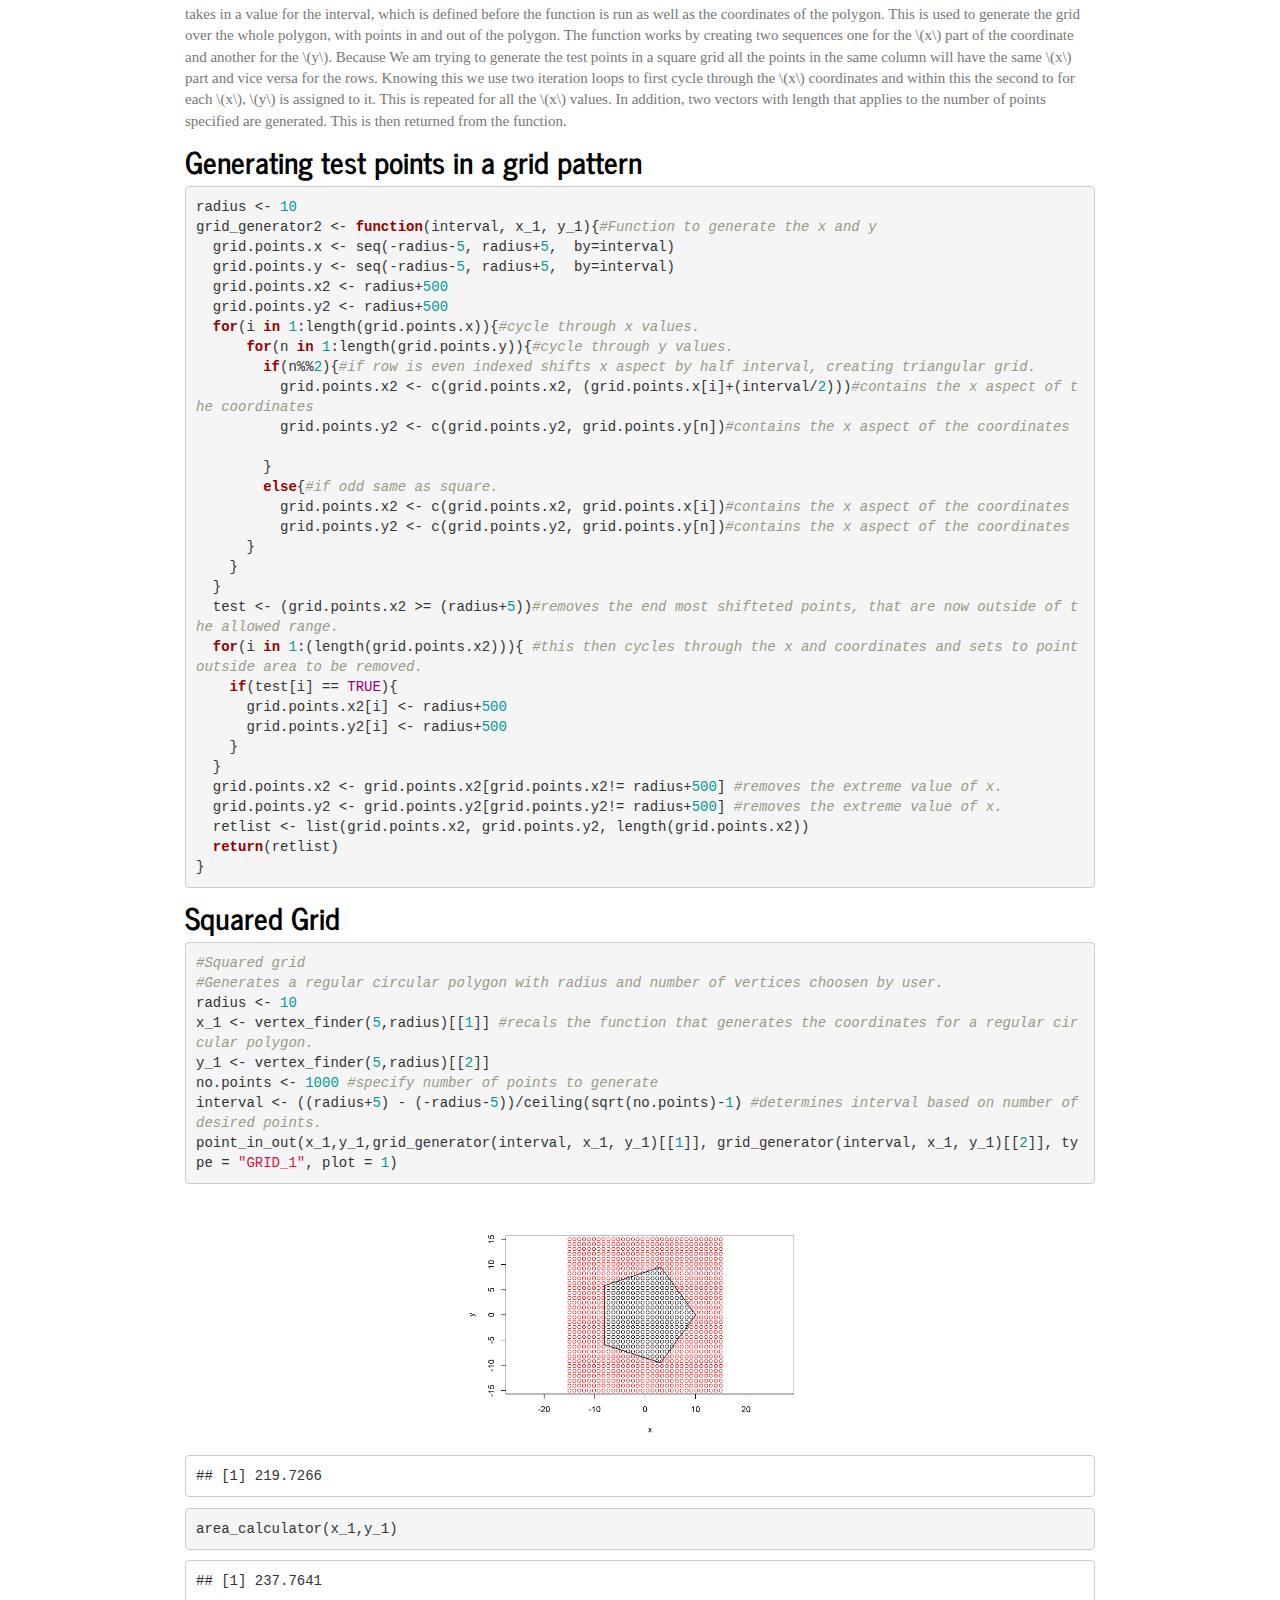
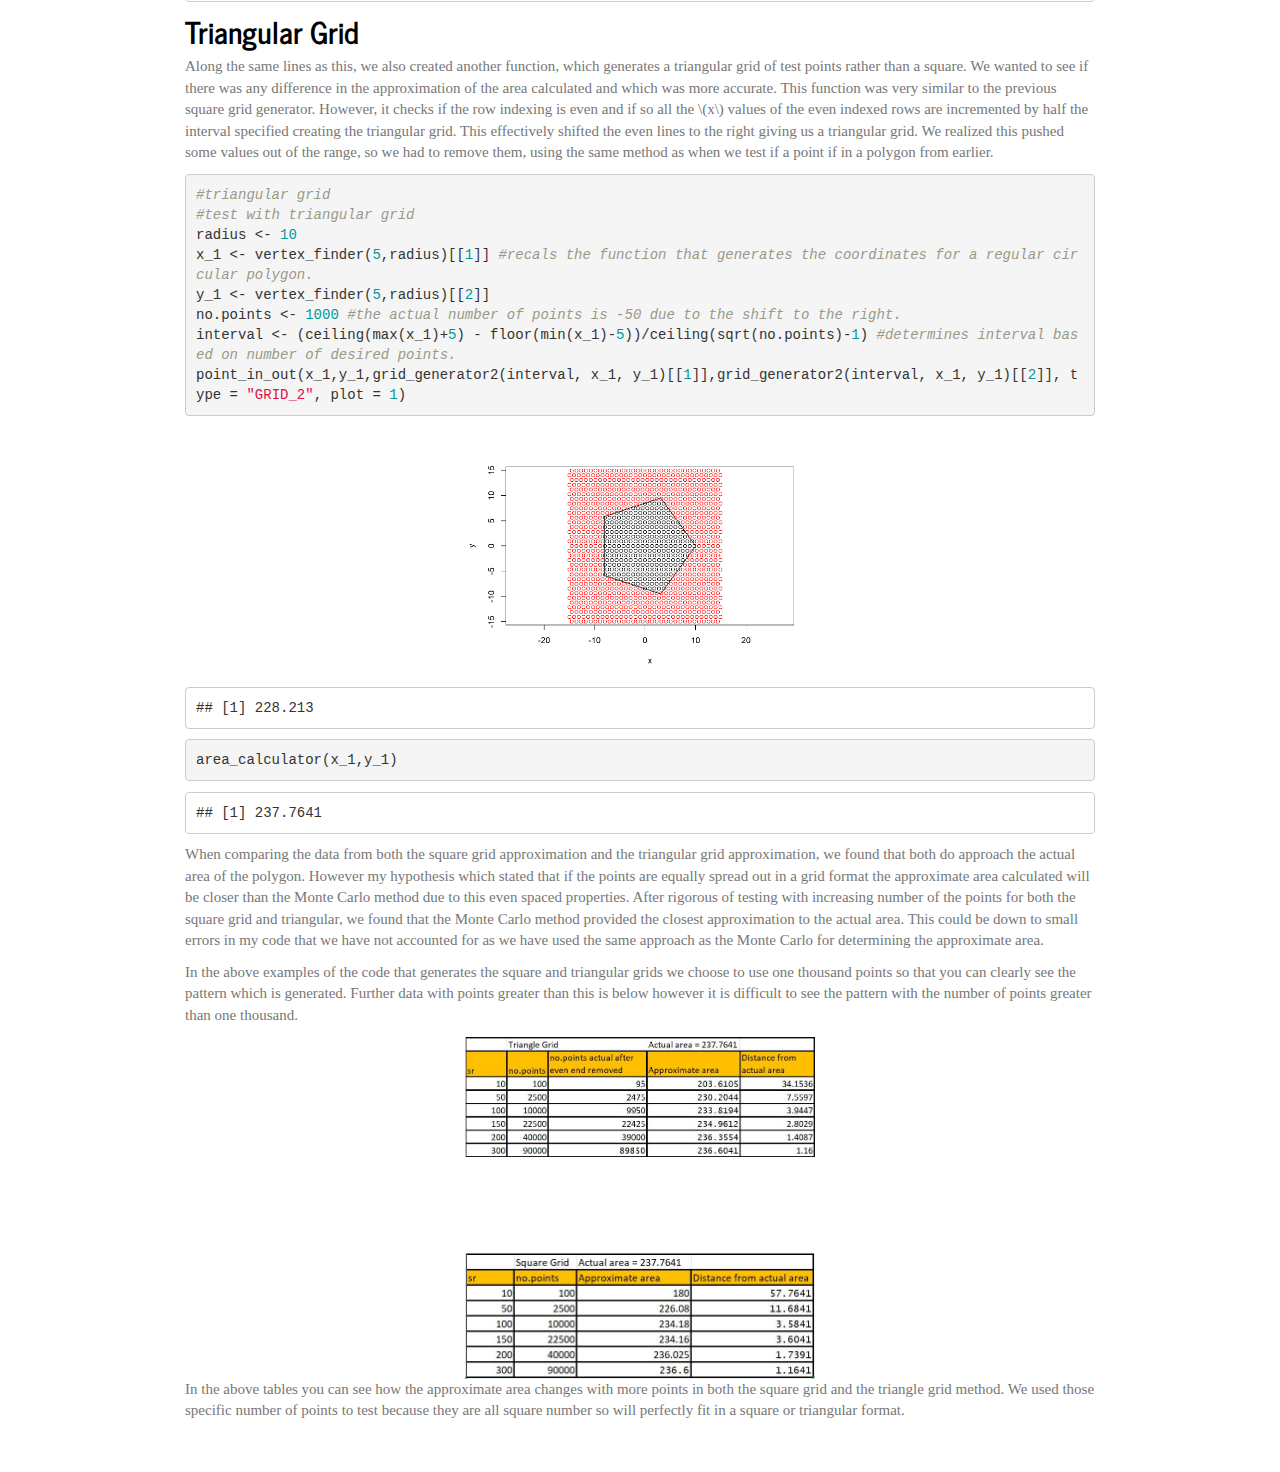
==== commit df45ceb1: "more finished still stress" ====
--- a/areas.html
+++ b/areas.html
@@ -317,20 +317,18 @@
 
 <div id="TOC">
 <ul>
-<li><a href="#function-which-generates-circular-polygons">function which generates circular polygons</a><ul>
-<li><a href="#below-we-investigate-further-the-impact-of-using-more-test-points-and-more-repetitions.">Below we investigate further the impact of using more test points and more repetitions.</a></li>
-<li><a href="#advancing-the-monte-carlo-method-to-give-a-more-accurate-approximation-for-the-area">advancing the Monte Carlo method to give a more accurate approximation for the area</a></li>
-<li><a href="#function-generating-test-points-in-a-grid-pattern">function generating test points in a grid pattern</a></li>
+<li><a href="#function-which-generates-circular-polygons">Function which generates circular polygons</a></li>
+<li><a href="#using-more-test-points-and-more-repetitions">Using more test points and more repetitions</a></li>
+<li><a href="#more-accurately-approximating-the-area">More accurately approximating the area</a></li>
+<li><a href="#generating-test-points-in-a-grid-pattern">Generating test points in a grid pattern</a></li>
 <li><a href="#squared-grid">Squared Grid</a></li>
 <li><a href="#triangular-grid">Triangular Grid</a></li>
-</ul></li>
 </ul>
 </div>
 
-<p>a</p>
-<p>As mentioned briefly in the initial task, we believe if we increased the number of test points and the number of repetitions to find the mean for the Monte Carlo method the approximation will become closer and closer to the actual are area of the polygon. Here this will be investigated further using regular circular convex polygons and try and provide evidence to back up our hypothesis.</p>
+<p>As mentioned briefly in the initial task, we believe if we increased the number of test points and the number of repetitions to find the mean for the Monte Carlo method the approximation will become closer and closer to the actual are area of the polygon. Here this will be investigated further using regular circular convex polygons to try and provide evidence to back up our hypothesis.</p>
 <div id="function-which-generates-circular-polygons" class="section level2">
-<h2>function which generates circular polygons</h2>
+<h2>Function which generates circular polygons</h2>
 <pre class="r"><code>#Construct regular polygon with n vertices
 vertex_finder &lt;- function(vertices, radius){
   x_coords &lt;- vector(mode = &quot;numeric&quot;, length=vertices) #creates vectors of values to replce.
@@ -354,8 +352,16 @@
 for(i in 3:max_vertices){
   polygon(vertex_finder(i, 10)[[1]],vertex_finder(i, 10)[[2]])
 }</code></pre>
-<p><img src="areas_files/figure-html/unnamed-chunk-2-1.png" width="672" /></p>
-<p>When coding the function for finding the vertices of a regular circular polygon, we first thought about how we would generate the coordinates and looked in to polar coordinates. Knowing this we could easy calculate the angle step by <span class="math inline">\(2\pi/vertices\)</span> as well as entering a real number for the radius. Knowing this we defined the function <span class="math inline">\(vertex\)</span>_<span class="math inline">\(finder\)</span> with the requirements of needing a natural number input for the number of vertices and a real number for the radius. This is just simple conversion to polar coordinates with <span class="math inline">\(x = cos(angle)*radius\)</span> and <span class="math inline">\(y = sin(angle)*radius\)</span> where the angle is incremented by the angle step.</p>
+<p><img src="areas_files/figure-html/plot-1.png" width="672" /></p>
+<div class="clearfix">
+<div class="image">
+<div class="figure">
+<img src="images/reg_polygon_circle.png" />
+
+</div>
+</div>
+<p><br><br> When coding the function for finding the vertices of a regular circular polygon, we first thought about how we would generate the coordinates and looked in to polar coordinates. Knowing this we could easy calculate the angle step by <span class="math inline">\(2\pi/vertices\)</span> as well as entering a real number for the radius. Knowing this we defined the function <span class="math inline">\(vertex\)</span>_<span class="math inline">\(finder\)</span> with the requirements of needing a natural number input for the number of vertices and a real number for the radius. This is just simple conversion to polar coordinates with <span class="math inline">\(x = cos(angle)*radius\)</span> and <span class="math inline">\(y = sin(angle)*radius\)</span> where the angle is incremented by the angle step.</p>
+</div>
 <p>We then went on to define the variables <span class="math inline">\(x\)</span>_ <span class="math inline">\(coords\)</span> and <span class="math inline">\(y\)</span>_ <span class="math inline">\(coords\)</span> to be vectors with the same length as the number of vertices described by the function input <span class="math inline">\(vertices\)</span>. This will allow me to cycle through later changing each indexed value of zero in the vector to the correct coordinate point. For the main chunk of the function we use a for loop to cycle through one to <span class="math inline">\(vertices\)</span> creating the <span class="math inline">\(x\)</span> and <span class="math inline">\(y\)</span> coordinates based on the angle between the vertex and the horizontal. This angle is generated by starting at zero then within each iteration of the for loop the angle is increased by the angle step, as previously mentioned, until rotated <span class="math inline">\(2\pi\)</span>. Once all of the vertices have been calculated we store both <span class="math inline">\(x\)</span>_ <span class="math inline">\(coords\)</span> and <span class="math inline">\(y\)</span>_ <span class="math inline">\(coords\)</span> in a list called <span class="math inline">\(points.angle\)</span> as well as the angle increments that achieved these coordinates. This list is then returned from the function.</p>
 <p>As we stated before we want to to test if increasing the the number of points generated using the Monte Carlo process and if we increase the number of repetitions to find the mean give a better approximation of the area of the polygon. To do this we will use the function above to generate a pentagon to test the hypothesis.</p>
 <pre class="r"><code>radius &lt;- 10
@@ -371,11 +377,12 @@
   
 }
 point_in_out(x_1,y_1,monte.carlo.points.x,monte.carlo.points.y, &quot;Monte2&quot;, plot = 1) #monte carlo proccess</code></pre>
-<p><img src="areas_files/figure-html/unnamed-chunk-3-1.png" width="672" /></p>
+<p><img src="areas_files/figure-html/unnamed-chunk-2-1.png" width="672" /></p>
 <pre><code>## [1] 900</code></pre>
 <p>Here is the Monte Carlo process we used before on a circular polygon which has been generated by the <span class="math inline">\(vertex\)</span> _<span class="math inline">\(finder\)</span> function. We used 15 repetitions of the process to calculate a mean approximation for the area which should be closer to the actual area than if we simply did one repetition.</p>
-<div id="below-we-investigate-further-the-impact-of-using-more-test-points-and-more-repetitions." class="section level3">
-<h3>Below we investigate further the impact of using more test points and more repetitions.</h3>
+</div>
+<div id="using-more-test-points-and-more-repetitions" class="section level2">
+<h2>Using more test points and more repetitions</h2>
 <pre class="r"><code>radius &lt;- 10
 x_1 &lt;- vertex_finder(5,radius)[[1]] #recals the function that generates the coordinates for a regular circular polygon.
 y_1 &lt;- vertex_finder(5, radius)[[2]]
@@ -391,8 +398,8 @@
   #point_in_out(x_1,y_1,monte.carlo.points.x,monte.carlo.points.y, &quot;Monte&quot;, plot = 1) #monte carlo proccess
   areas.rep &lt;- c(areas.rep,mean(areas[-1]))
 }
-plot(x = 1:100,areas.rep[-1], main = &quot;Relationship between area and number of repetitions used to find the mean&quot;,xlab = &quot;Number of Repetitions&quot;, ylab = &quot;Area Approximation&quot;)</code></pre>
-<p><img src="areas_files/figure-html/unnamed-chunk-4-1.png" width="672" /></p>
+plot(x = 1:100,areas.rep[-1], main = &quot;Relationship between area and repetitions used to find the mean&quot;,xlab = &quot;Number of Repetitions&quot;, ylab = &quot;Area Approximation&quot;)</code></pre>
+<p><img src="areas_files/figure-html/unnamed-chunk-3-1.png" width="672" /></p>
 <pre class="r"><code>radius &lt;- 10
 x_1 &lt;- vertex_finder(5,radius)[[1]] #recals the function that generates the coordinates for a regular circular polygon.
 y_1 &lt;- vertex_finder(5,radius)[[2]]
@@ -408,14 +415,14 @@
   no.points &lt;- no.points + 1000
 }
 plot(1:(length(areas.points)-1)*1000,areas.points[-1], main = &quot;Relationship between area and number of points generated&quot;,xlab = &quot;Number of Points&quot;, ylab = &quot;Area Approximation&quot;)</code></pre>
-<p><img src="areas_files/figure-html/unnamed-chunk-5-1.png" width="672" /></p>
+<p><img src="areas_files/figure-html/unnamed-chunk-4-1.png" width="672" /></p>
 <pre class="r"><code>monte.carlo.points.x &lt;- runif(no.points,-radius-5, radius+5) #generates random points over polygon dimensions.
 monte.carlo.points.y &lt;- runif(no.points,-radius-5, radius+5)
 area &lt;- point_in_out(x_1,y_1,monte.carlo.points.x,monte.carlo.points.y, &quot;Monte2&quot;, plot = 0) #monte carlo proccess</code></pre>
 <p>Looking at what happens when we increase the number of points in the Monte Carlo process we can clearly see that the approximate area does converge to the actual area of the polygon we wish to find the area of and if we set the number of points high enough, ie if the number of points is infinity then the area would be an exact approximation. Likewise, if we vary the number of repetitions used to calculate the mean area with a fixed number of points, the approximate area converges to the actual area. After a lot of testing we came to the conclusion believe a balance between the two gives a great approximation. This is because It takes in to account that for smaller values for the number of points use will generally have a high standard deviation and variance from the mean approximate area. If we increase the number of repetitions, this is slightly mitigated, and the law of large number starts to become present.</p>
 </div>
-<div id="advancing-the-monte-carlo-method-to-give-a-more-accurate-approximation-for-the-area" class="section level3">
-<h3>advancing the Monte Carlo method to give a more accurate approximation for the area</h3>
+<div id="more-accurately-approximating-the-area" class="section level2">
+<h2>More accurately approximating the area</h2>
 <p>Alongside this, I decided it was interesting to see if it was possible to advance the Monte Carlo method to give a more accurate approximation for the area. I coupled this with the area of regular convex polygons as it gives me a large range or shapes to test using different methods.</p>
 <pre class="r"><code>grid_generator &lt;- function(interval, x_1, y_1){#Function to generate the x and y
   grid.points.x &lt;- seq(-radius-5, radius+5,  by=interval)#Define sequence for x values across the x range
@@ -435,8 +442,8 @@
 }</code></pre>
 <p>Rather than using randomly generated points in a range like the Monte Carlo method, we thought about using test points in a grid layout with the hopes of increasing the accuracy of the approximation. We created a function that generates all the test points in a grid pattern, which are then substituted in to the first function we described for testing whether points were in or out of the polygon. This function is named <span class="math inline">\(grid\)</span> _<span class="math inline">\(generator\)</span>. This function takes in a value for the interval, which is defined before the function is run as well as the coordinates of the polygon. This is used to generate the grid over the whole polygon, with points in and out of the polygon. The function works by creating two sequences one for the <span class="math inline">\(x\)</span> part of the coordinate and another for the <span class="math inline">\(y\)</span>. Because We am trying to generate the test points in a square grid all the points in the same column will have the same <span class="math inline">\(x\)</span> part and vice versa for the rows. Knowing this we use two iteration loops to first cycle through the <span class="math inline">\(x\)</span> coordinates and within this the second to for each <span class="math inline">\(x\)</span>, <span class="math inline">\(y\)</span> is assigned to it. This is repeated for all the <span class="math inline">\(x\)</span> values. In addition, two vectors with length that applies to the number of points specified are generated. This is then returned from the function.</p>
 </div>
-<div id="function-generating-test-points-in-a-grid-pattern" class="section level3">
-<h3>function generating test points in a grid pattern</h3>
+<div id="generating-test-points-in-a-grid-pattern" class="section level2">
+<h2>Generating test points in a grid pattern</h2>
 <pre class="r"><code>radius &lt;- 10
 grid_generator2 &lt;- function(interval, x_1, y_1){#Function to generate the x and y 
   grid.points.x &lt;- seq(-radius-5, radius+5,  by=interval)
@@ -468,10 +475,9 @@
   retlist &lt;- list(grid.points.x2, grid.points.y2, length(grid.points.x2))
   return(retlist)
 }</code></pre>
-<p>Along the same lines as this, we also created another function, which generates a triangular grid of test points rather than a square. We wanted to see if there was any difference in the approximation of the area calculated and which was more accurate. This function was very similar to the previous square grid generator. However, it checks if the row indexing is even and if so all the <span class="math inline">\(x\)</span> values of the even indexed rows are incremented by half the interval specified creating the triangular grid. This effectively shifted the even lines to the right giving us a triangular grid. We realized this pushed some values out of the range, so we had to remove them, using the same method as when we test if a point if in a polygon from earlier.</p>
-</div>
-<div id="squared-grid" class="section level3">
-<h3>Squared Grid</h3>
+</div>
+<div id="squared-grid" class="section level2">
+<h2>Squared Grid</h2>
 <pre class="r"><code>#Squared grid
 #Generates a regular circular polygon with radius and number of vertices choosen by user.
 radius &lt;- 10
@@ -480,13 +486,14 @@
 no.points &lt;- 1000 #specify number of points to generate
 interval &lt;- ((radius+5) - (-radius-5))/ceiling(sqrt(no.points)-1) #determines interval based on number of desired points.
 point_in_out(x_1,y_1,grid_generator(interval, x_1, y_1)[[1]], grid_generator(interval, x_1, y_1)[[2]], type = &quot;GRID_1&quot;, plot = 1)</code></pre>
-<p><img src="areas_files/figure-html/unnamed-chunk-8-1.png" width="672" /></p>
+<p><img src="areas_files/figure-html/unnamed-chunk-7-1.png" width="672" /></p>
 <pre><code>## [1] 219.7266</code></pre>
 <pre class="r"><code>area_calculator(x_1,y_1)</code></pre>
 <pre><code>## [1] 237.7641</code></pre>
 </div>
-<div id="triangular-grid" class="section level3">
-<h3>Triangular Grid</h3>
+<div id="triangular-grid" class="section level2">
+<h2>Triangular Grid</h2>
+<p>Along the same lines as this, we also created another function, which generates a triangular grid of test points rather than a square. We wanted to see if there was any difference in the approximation of the area calculated and which was more accurate. This function was very similar to the previous square grid generator. However, it checks if the row indexing is even and if so all the <span class="math inline">\(x\)</span> values of the even indexed rows are incremented by half the interval specified creating the triangular grid. This effectively shifted the even lines to the right giving us a triangular grid. We realized this pushed some values out of the range, so we had to remove them, using the same method as when we test if a point if in a polygon from earlier.</p>
 <pre class="r"><code>#triangular grid
 #test with triangular grid
 radius &lt;- 10
@@ -495,23 +502,22 @@
 no.points &lt;- 1000 #the actual number of points is -50 due to the shift to the right.
 interval &lt;- (ceiling(max(x_1)+5) - floor(min(x_1)-5))/ceiling(sqrt(no.points)-1) #determines interval based on number of desired points.
 point_in_out(x_1,y_1,grid_generator2(interval, x_1, y_1)[[1]],grid_generator2(interval, x_1, y_1)[[2]], type = &quot;GRID_2&quot;, plot = 1)</code></pre>
-<p><img src="areas_files/figure-html/unnamed-chunk-9-1.png" width="672" /></p>
+<p><img src="areas_files/figure-html/unnamed-chunk-8-1.png" width="672" /></p>
 <pre><code>## [1] 228.213</code></pre>
 <pre class="r"><code>area_calculator(x_1,y_1)</code></pre>
 <pre><code>## [1] 237.7641</code></pre>
 <p>When comparing the data from both the square grid approximation and the triangular grid approximation, we found that both do approach the actual area of the polygon. However my hypothesis which stated that if the points are equally spread out in a grid format the approximate area calculated will be closer than the Monte Carlo method due to this even spaced properties. After rigorous of testing with increasing number of the points for both the square grid and triangular, we found that the Monte Carlo method provided the closest approximation to the actual area. This could be down to small errors in my code that we have not accounted for as we have used the same approach as the Monte Carlo for determining the approximate area.</p>
 <p>In the above examples of the code that generates the square and triangular grids we choose to use one thousand points so that you can clearly see the pattern which is generated. Further data with points greater than this is below however it is difficult to see the pattern with the number of points greater than one thousand.</p>
 <div class="figure">
-<img src="images/triange_grid_data.png" alt="caption" />
-<p class="caption">caption</p>
+<img src="images/triange_grid_data.png" />
+
 </div>
 <p><br><br><br><br></p>
 <div class="figure">
-<img src="images/square_grid_data.png" alt="caption" />
-<p class="caption">caption</p>
-</div>
-<p>In the above tables are my findings you can see how the approximate area changes with more points in both the square grid and the triangle grid method. We used those specific number of points to test because they are all square number so will perfectly fit in a square or triangular format.</p>
-</div>
+<img src="images/square_grid_data.png" />
+
+</div>
+<p>In the above tables you can see how the approximate area changes with more points in both the square grid and the triangle grid method. We used those specific number of points to test because they are all square number so will perfectly fit in a square or triangular format.</p>
 </div>
 
 
